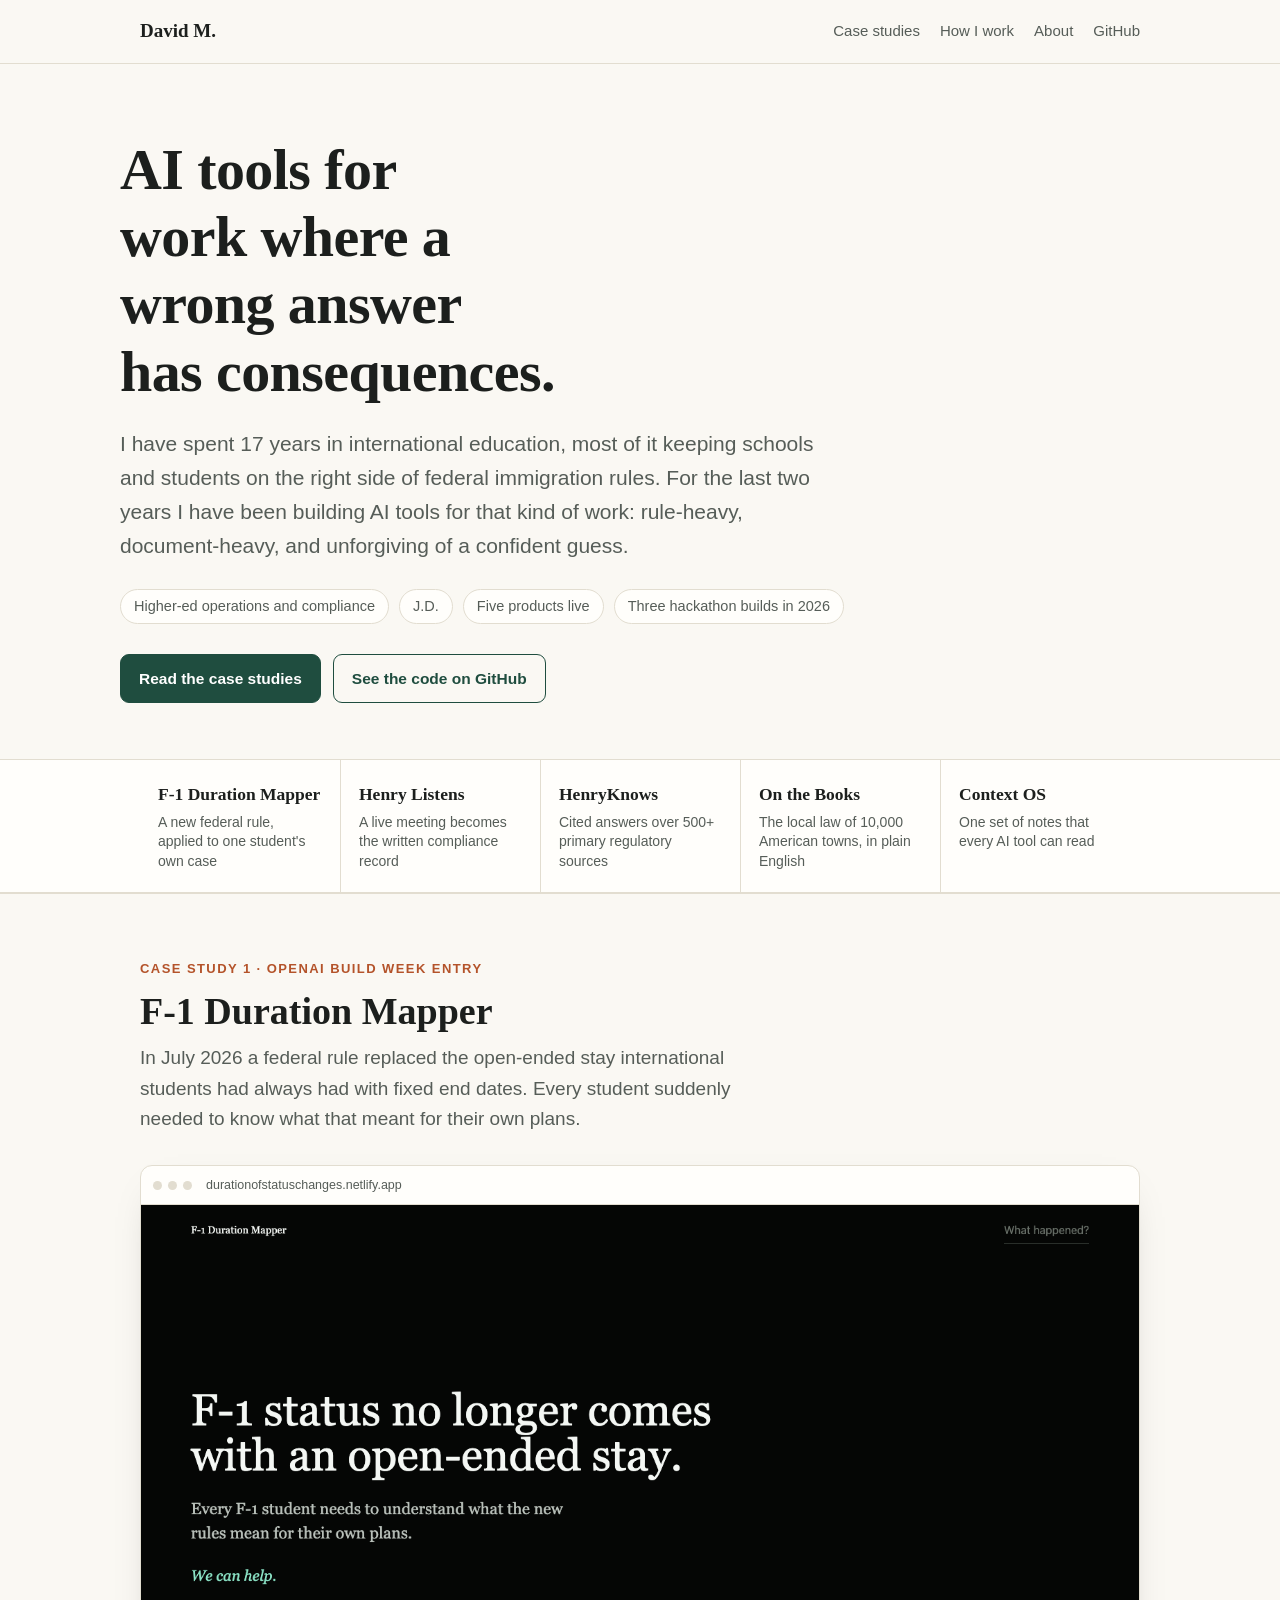
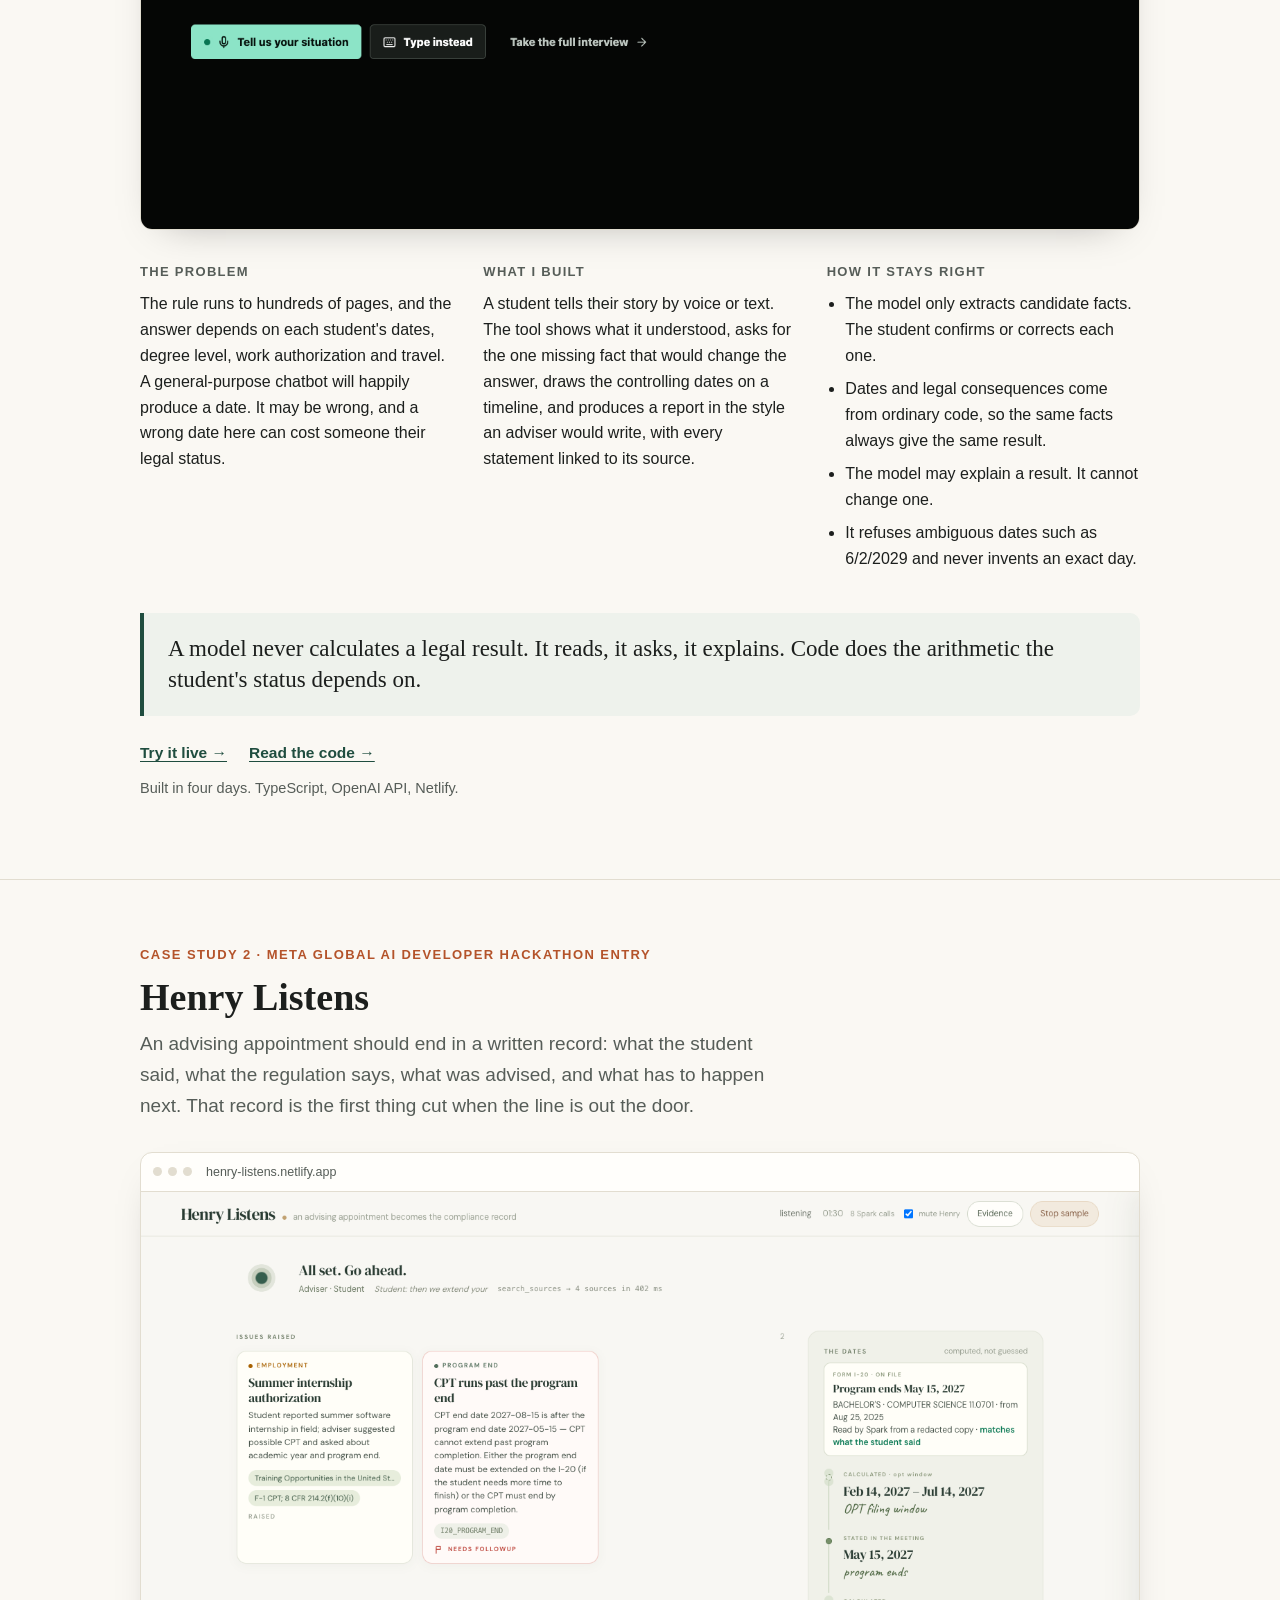
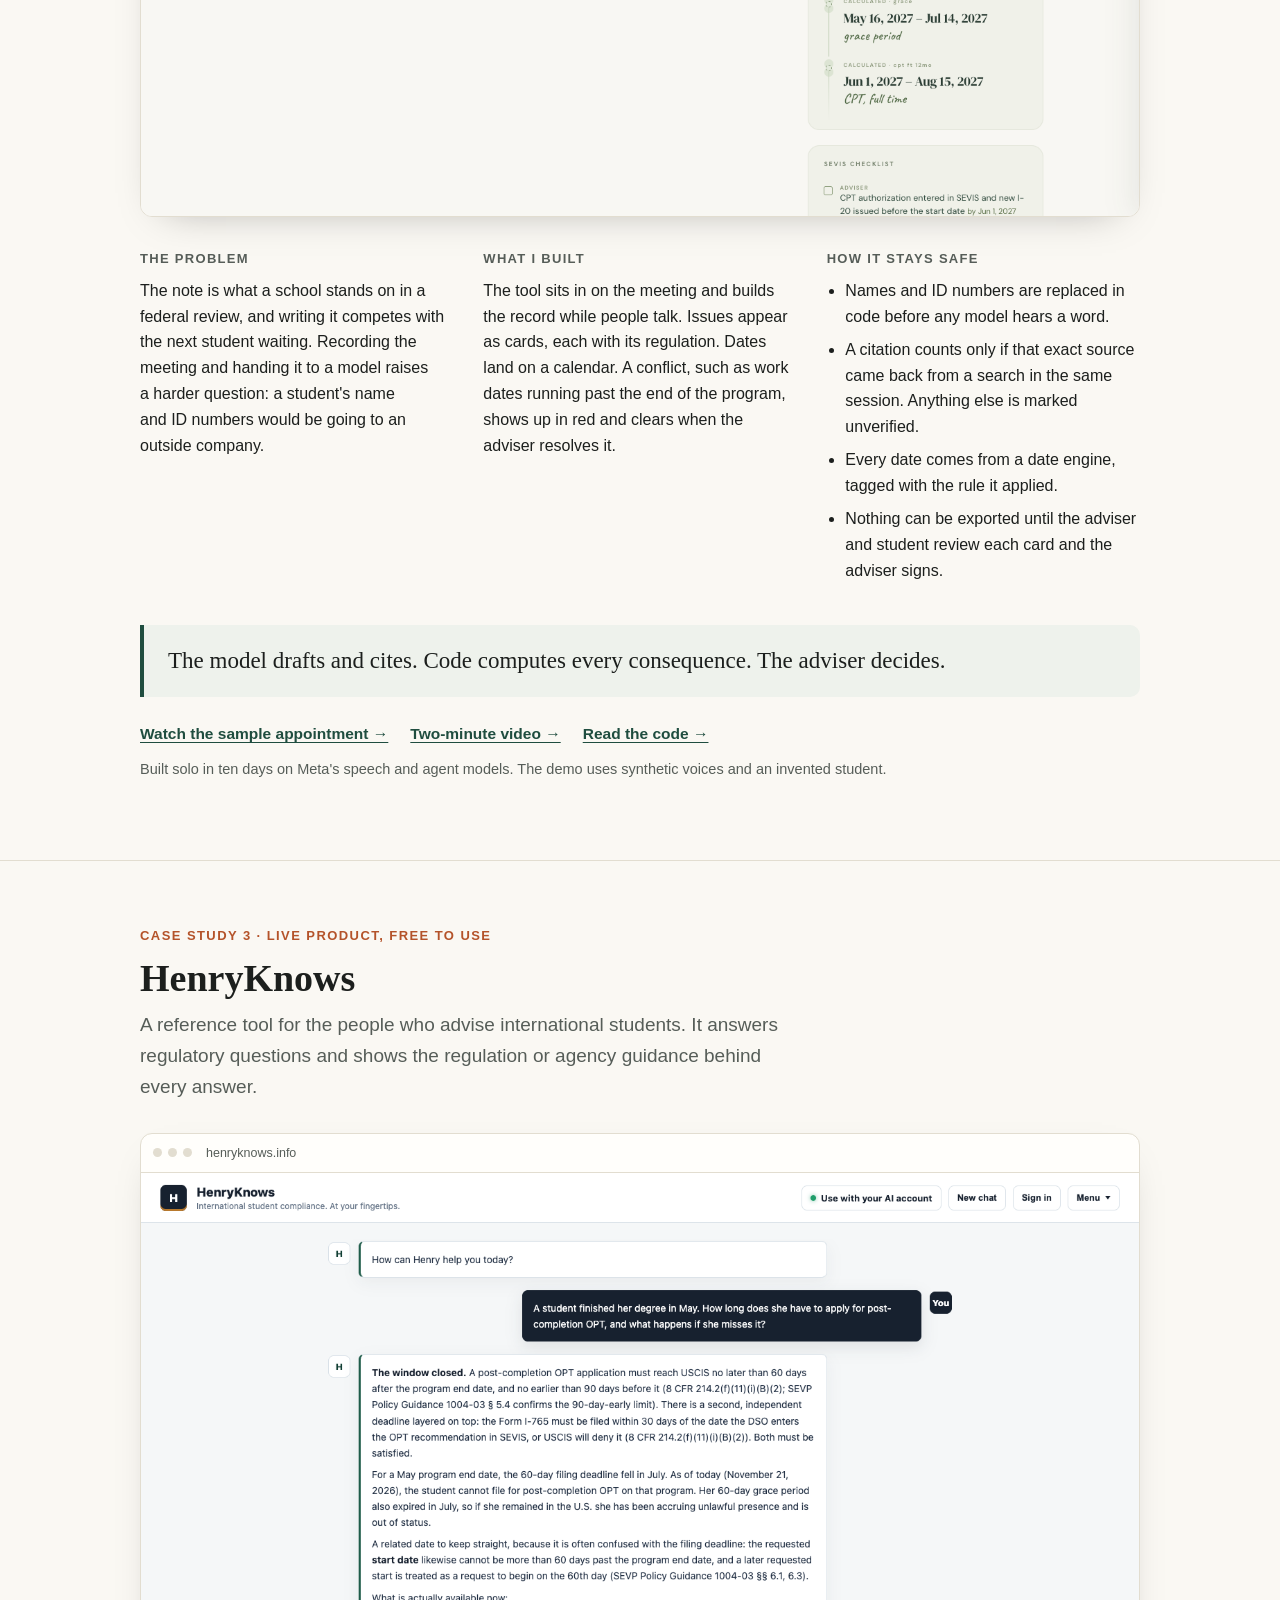
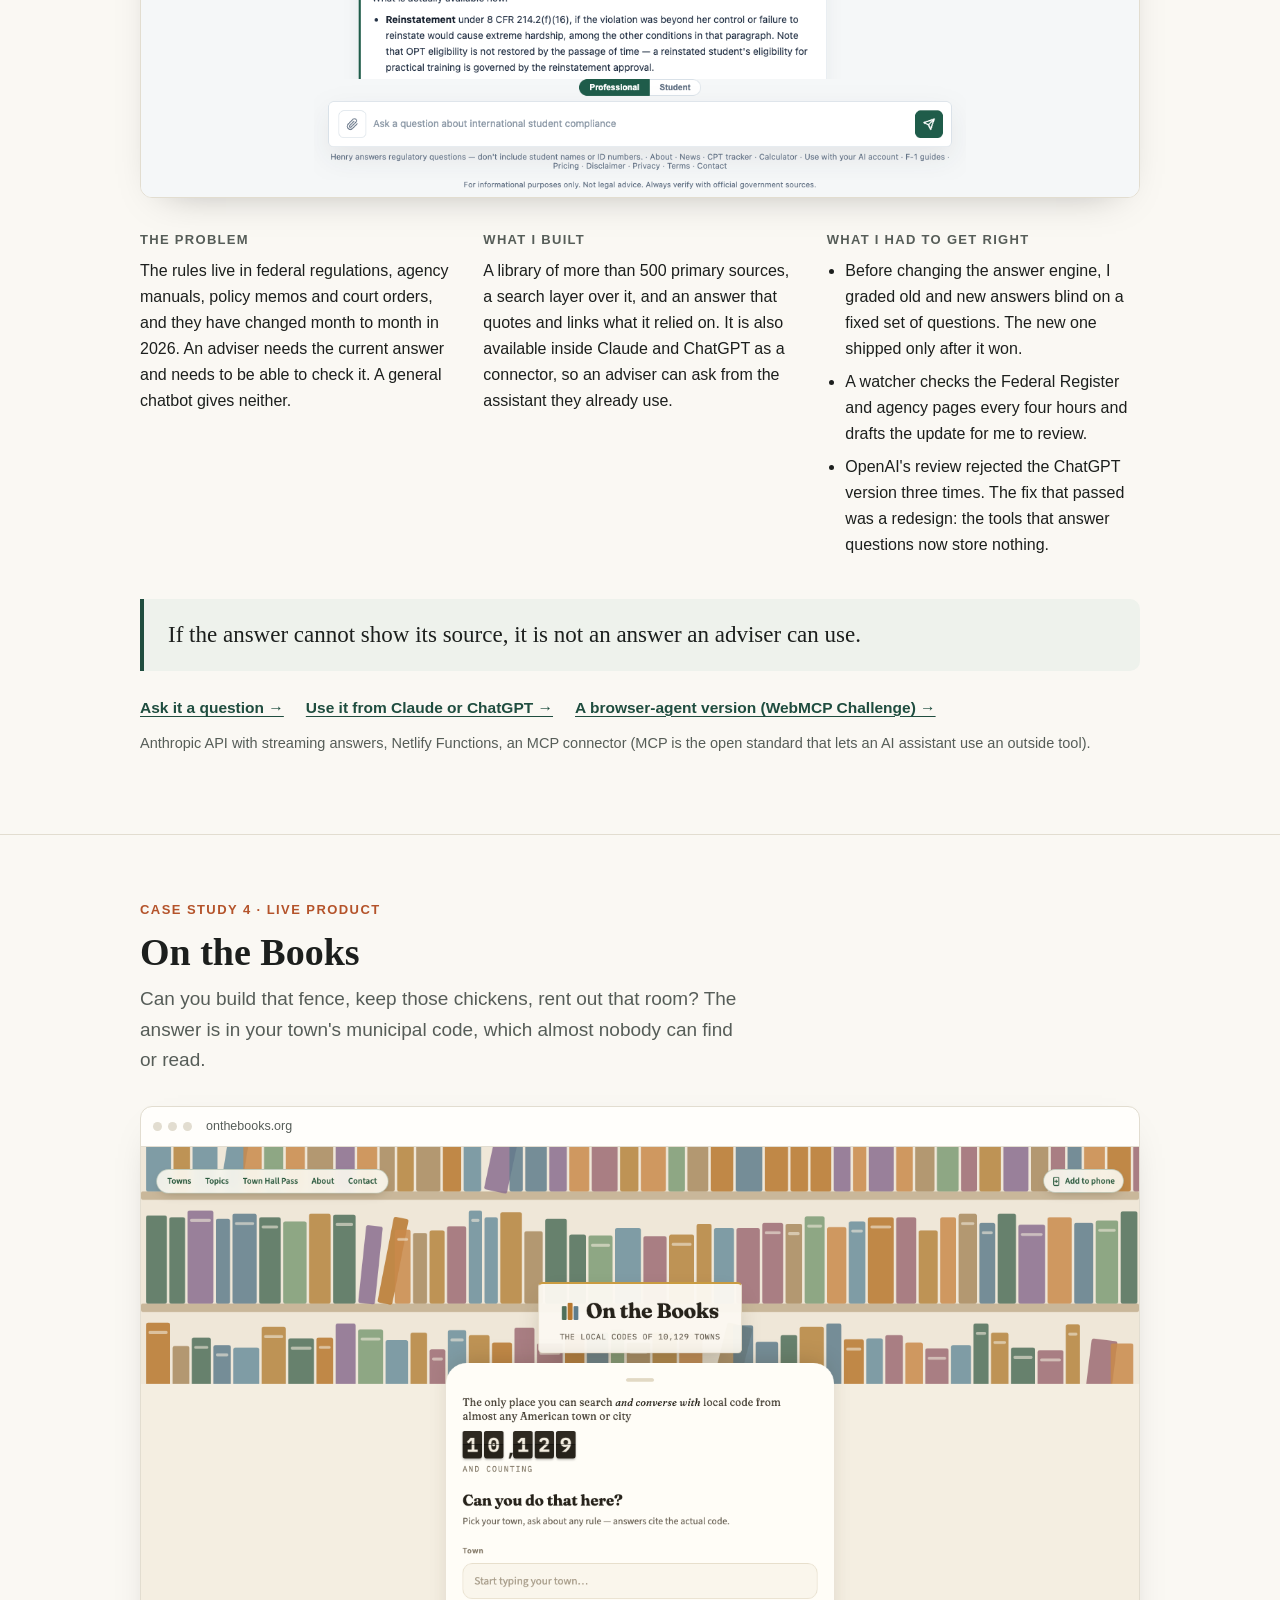
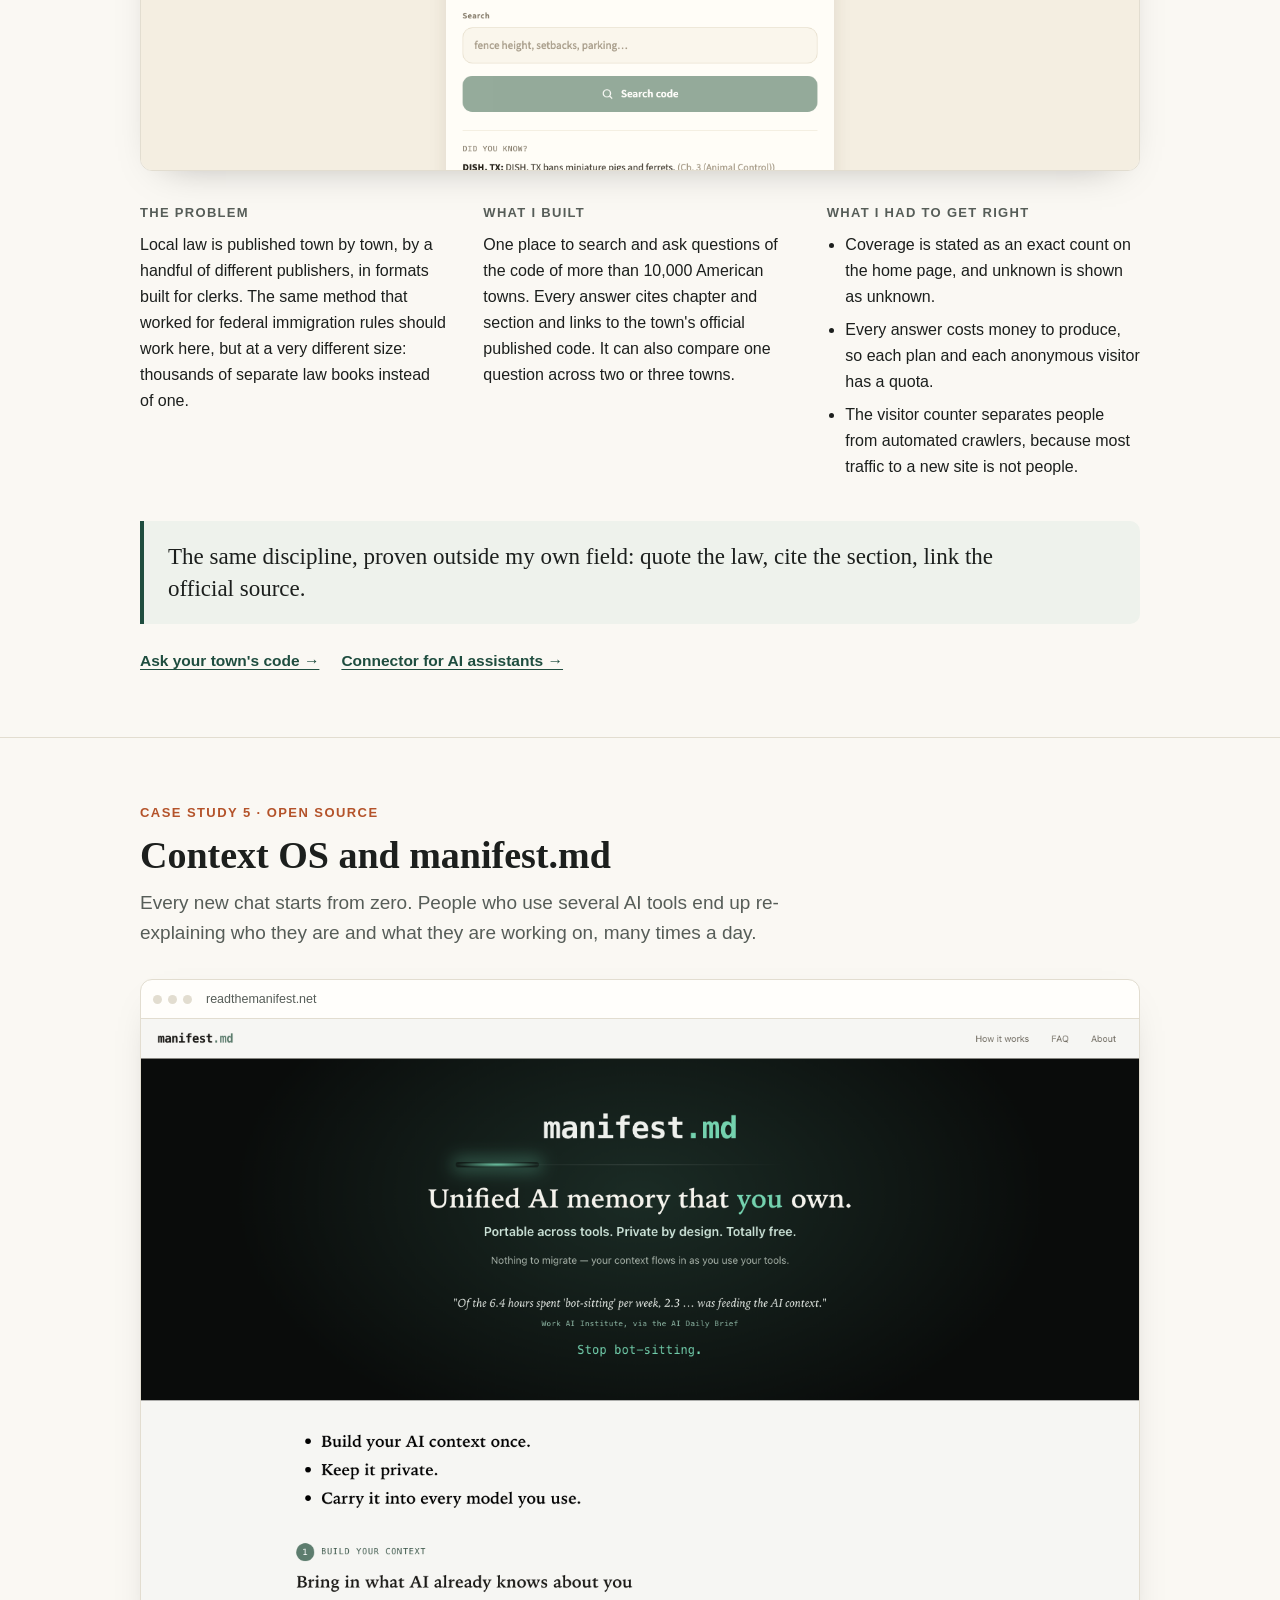
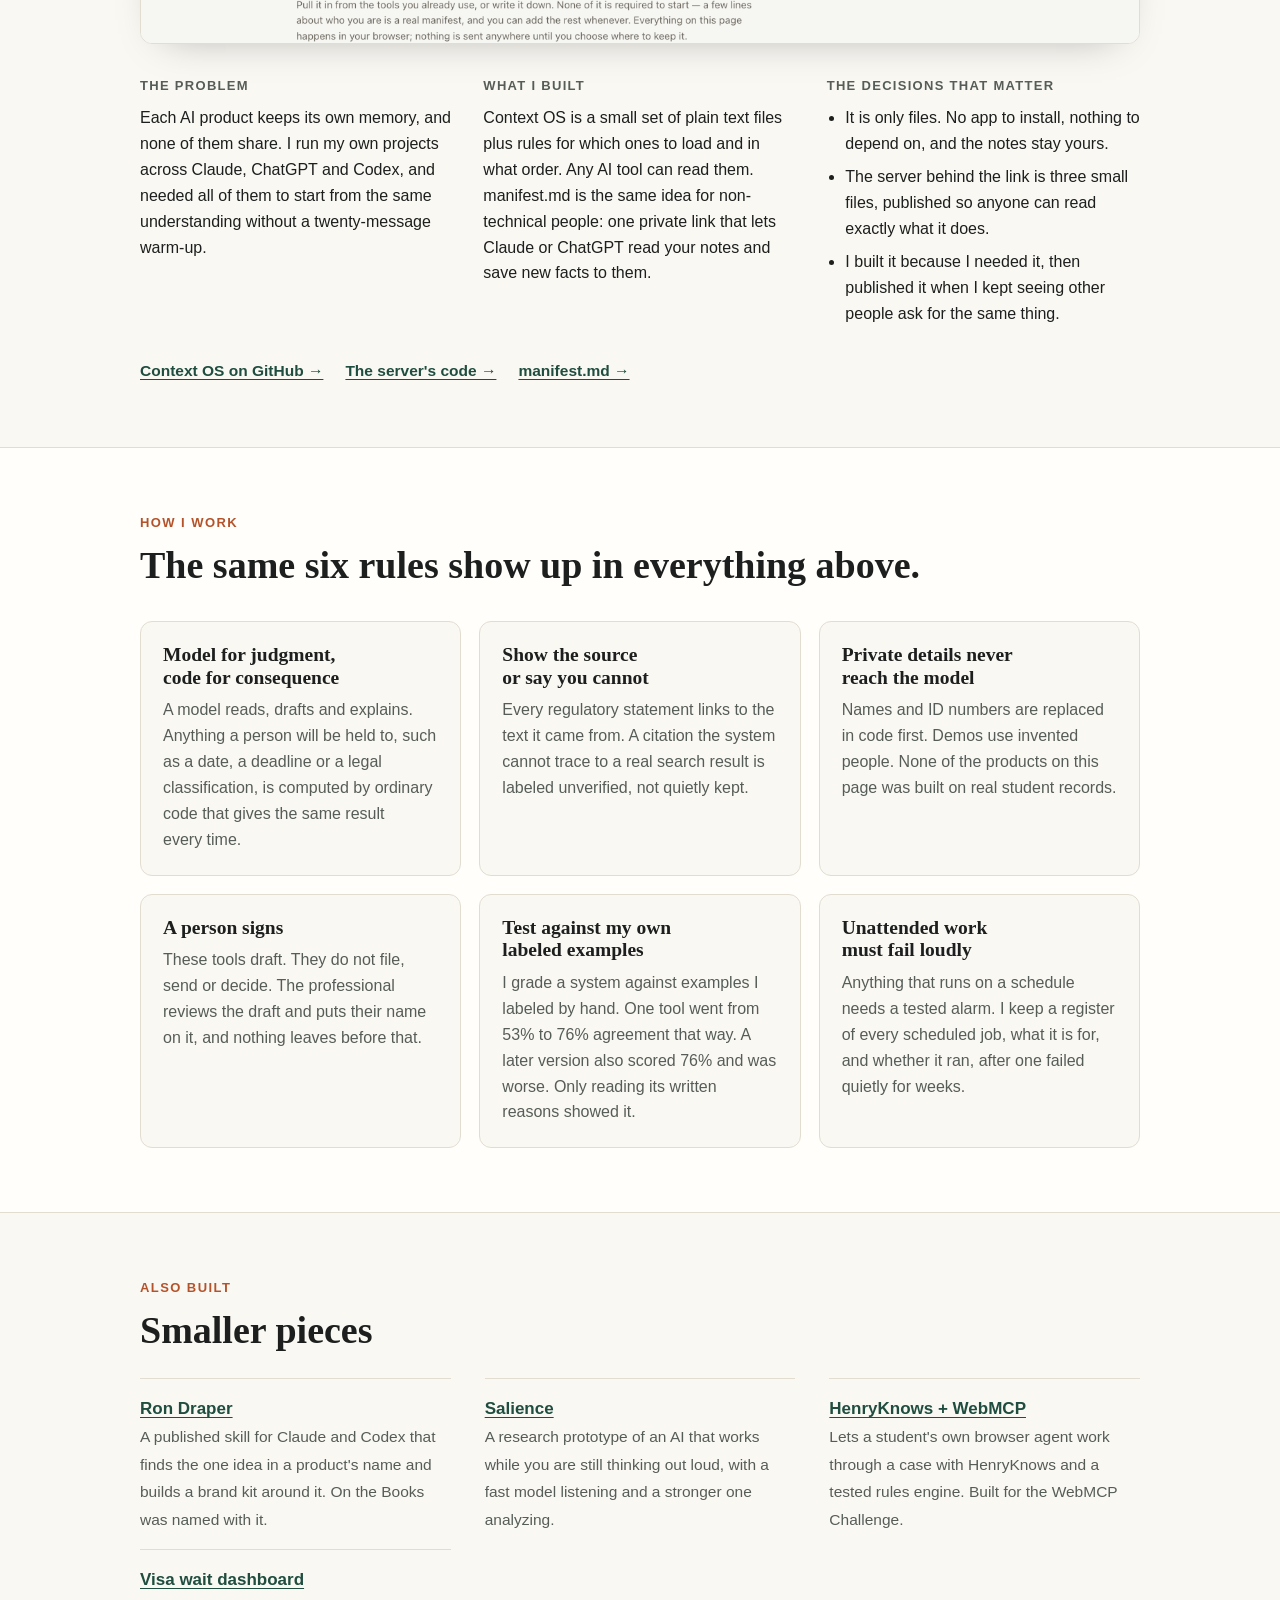
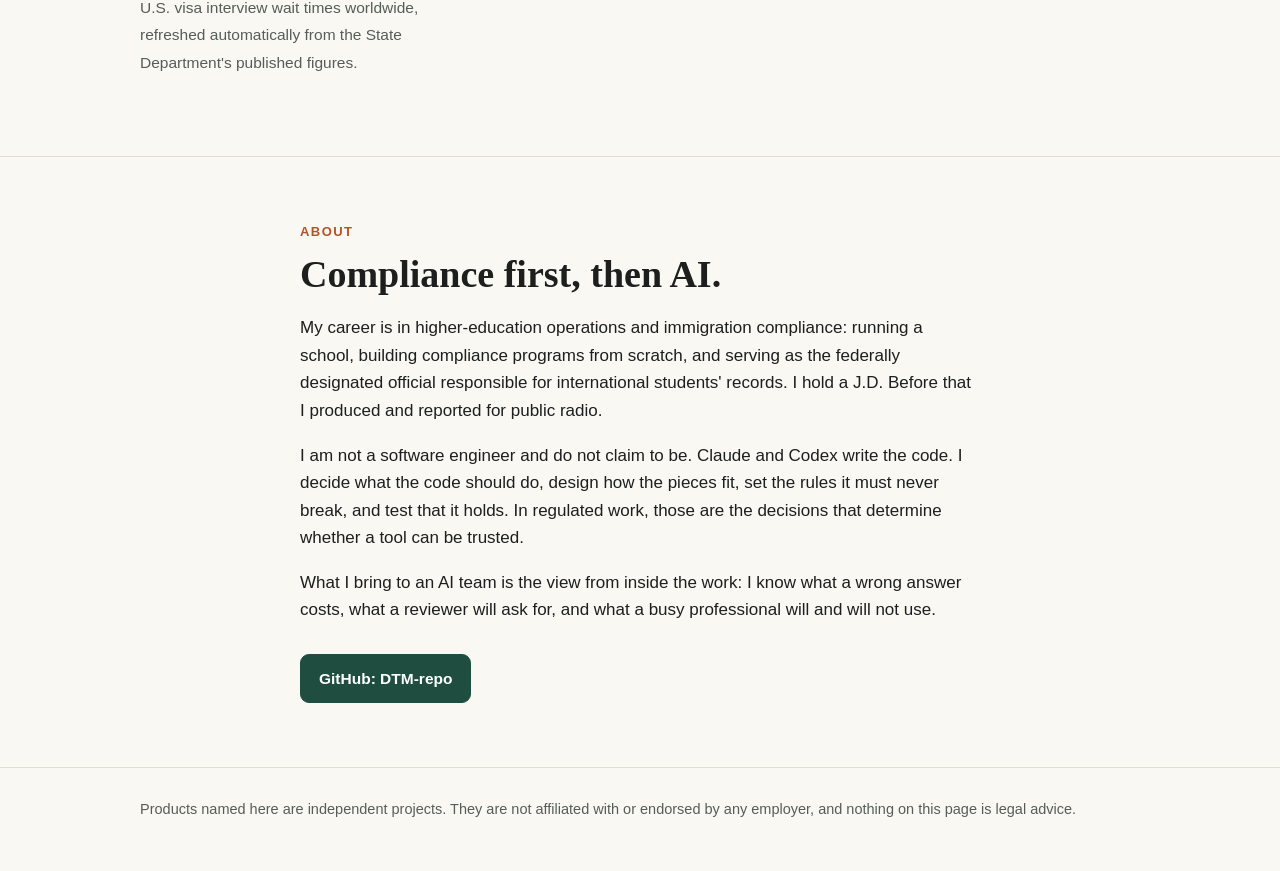
==== index.html @ 3ee9cee4 "Portfolio site: five case studies Co-Authored-By: Claude Fable 5.2 <noreply@anthropic.com> Claude-Se" ====
<!doctype html>
<html lang="en">
<head>
<meta charset="utf-8">
<meta name="viewport" content="width=device-width, initial-scale=1">
<title>David M. · Applied AI for regulated work</title>
<meta name="description" content="Case studies: AI tools built for work where a wrong answer has consequences. Cited answers, dates computed by code, a person signing before anything is official.">
<meta name="robots" content="noindex">
<link rel="icon" href="data:image/svg+xml,%3Csvg xmlns='http://www.w3.org/2000/svg' viewBox='0 0 32 32'%3E%3Crect width='32' height='32' rx='7' fill='%231f4d3f'/%3E%3Ctext x='16' y='22' font-family='Georgia,serif' font-size='17' fill='%23fff' text-anchor='middle'%3EDM%3C/text%3E%3C/svg%3E">
<style>
:root{
  --bg:#faf8f3; --panel:#fffefb; --ink:#1c1f1d; --soft:#565d58; --line:#e2ddd0;
  --accent:#1f4d3f; --accent-ink:#fff; --tint:#eef2ec; --mark:#b4532a;
}
@media (prefers-color-scheme: dark){
  :root{ --bg:#121513; --panel:#191d1a; --ink:#ecebe5; --soft:#a4aba5; --line:#2c322e;
    --accent:#8fd0b6; --accent-ink:#10231c; --tint:#1d2521; --mark:#e2946b; }
}
*{box-sizing:border-box}
html{scroll-behavior:smooth}
body{margin:0;background:var(--bg);color:var(--ink);
  font:17px/1.62 -apple-system,BlinkMacSystemFont,"Segoe UI",Roboto,Helvetica,Arial,sans-serif;
  -webkit-font-smoothing:antialiased}
a{color:var(--accent);text-underline-offset:3px}
h1,h2,h3{font-family:"Iowan Old Style","Palatino Linotype",Palatino,Georgia,serif;font-weight:600;line-height:1.16;margin:0;text-wrap:balance}
p{margin:0 0 1em;text-wrap:pretty}
.wrap{max-width:1040px;margin:0 auto;padding:0 20px}
.narrow{max-width:720px}

header.top{border-bottom:1px solid var(--line)}
header.top .wrap{display:flex;align-items:center;justify-content:space-between;gap:16px;padding-top:16px;padding-bottom:16px}
.name{font-family:"Iowan Old Style",Georgia,serif;font-weight:600;font-size:19px;color:var(--ink);text-decoration:none}
nav{display:flex;gap:20px;font-size:15px;flex-wrap:wrap}
nav a{color:var(--soft);text-decoration:none}
nav a:hover{color:var(--accent)}

.hero{padding:72px 0 56px}
.hero h1{font-size:clamp(34px,5.6vw,58px);max-width:17ch;letter-spacing:-.01em}
.hero .lede{font-size:clamp(18px,2.2vw,21px);color:var(--soft);max-width:60ch;margin-top:22px}
.facts{display:flex;flex-wrap:wrap;gap:8px 10px;margin:26px 0 0;padding:0;list-style:none;font-size:14.5px}
.facts li{border:1px solid var(--line);border-radius:999px;padding:5px 13px;background:var(--panel);color:var(--soft)}
.cta{display:flex;flex-wrap:wrap;gap:12px;margin-top:30px}
.btn{display:inline-block;padding:11px 18px;border-radius:9px;font-weight:600;font-size:15.5px;text-decoration:none;border:1px solid var(--accent)}
.btn.solid{background:var(--accent);color:var(--accent-ink)}
.btn.ghost{color:var(--accent)}

.index{border-top:1px solid var(--line);border-bottom:1px solid var(--line);background:var(--panel)}
.index ol{list-style:none;margin:0;padding:0;display:grid;grid-template-columns:repeat(auto-fit,minmax(190px,1fr))}
.index li{padding:20px 18px;border-left:1px solid var(--line)}
.index li:first-child{border-left:0}
.index a{text-decoration:none;color:var(--ink);display:block}
.index b{display:block;font-family:"Iowan Old Style",Georgia,serif;font-size:17.5px}
.index span{display:block;font-size:14px;color:var(--soft);line-height:1.4;margin-top:4px}
@media (max-width:640px){.index li{border-left:0;border-top:1px solid var(--line)}.index li:first-child{border-top:0}}

section{padding:64px 0}
.kicker{font-size:13px;letter-spacing:.11em;text-transform:uppercase;color:var(--mark);font-weight:700;margin-bottom:10px}
h2{font-size:clamp(27px,3.6vw,38px)}
.sub{color:var(--soft);font-size:19px;margin-top:10px;max-width:62ch}

.case{border-top:1px solid var(--line)}
.case .head{display:grid;grid-template-columns:1fr;gap:28px;align-items:start}
.shot{margin:30px 0 0;border:1px solid var(--line);border-radius:12px;overflow:hidden;background:var(--panel);box-shadow:0 14px 40px -24px rgba(0,0,0,.35)}
.shot .bar{display:flex;gap:6px;padding:9px 12px;border-bottom:1px solid var(--line);align-items:center}
.shot .bar i{width:9px;height:9px;border-radius:50%;background:var(--line)}
.shot .bar em{font-style:normal;font-size:12.5px;color:var(--soft);margin-left:8px;overflow:hidden;text-overflow:ellipsis;white-space:nowrap}
.shot img{display:block;width:100%;height:auto}
.cols{display:grid;grid-template-columns:repeat(3,1fr);gap:30px;margin-top:34px}
@media (max-width:820px){.cols{grid-template-columns:1fr;gap:22px}}
.cols h3{font-family:inherit;font:700 13px/1.3 -apple-system,BlinkMacSystemFont,"Segoe UI",sans-serif;letter-spacing:.1em;text-transform:uppercase;color:var(--soft);margin-bottom:10px}
.cols p,.cols li{font-size:16px}
.cols ul{margin:0;padding-left:1.1em}
.cols li{margin-bottom:.45em}
.rule{margin:34px 0 0;padding:20px 24px;border-left:4px solid var(--accent);background:var(--tint);border-radius:0 10px 10px 0;font-family:"Iowan Old Style",Georgia,serif;font-size:clamp(19px,2.3vw,23px);line-height:1.38}
.links{display:flex;flex-wrap:wrap;gap:10px 22px;margin-top:24px;font-size:15.5px;font-weight:600}
.meta{font-size:14.5px;color:var(--soft);margin-top:12px}

.how{background:var(--panel);border-top:1px solid var(--line);border-bottom:1px solid var(--line)}
.grid{display:grid;grid-template-columns:repeat(auto-fit,minmax(280px,1fr));gap:18px;margin-top:34px}
.card{border:1px solid var(--line);border-radius:12px;padding:22px;background:var(--bg)}
.card h3{font-size:19.5px;margin-bottom:8px}
.card p{font-size:16px;color:var(--soft);margin:0}

.more{display:grid;grid-template-columns:repeat(auto-fit,minmax(280px,1fr));gap:0 34px;margin-top:26px}
.more div{padding:16px 0;border-top:1px solid var(--line)}
.more b{display:block}
.more span{color:var(--soft);font-size:15.5px}

footer{border-top:1px solid var(--line);padding:30px 0 50px;color:var(--soft);font-size:14.5px}
</style>
</head>
<body>

<header class="top">
  <div class="wrap">
    <a class="name" href="#top">David M.</a>
    <nav>
      <a href="#work">Case studies</a>
      <a href="#how">How I work</a>
      <a href="#about">About</a>
      <a href="https://github.com/DTM-repo">GitHub</a>
    </nav>
  </div>
</header>

<main id="top">
<div class="wrap hero">
  <h1>AI tools for work where a wrong answer has consequences.</h1>
  <p class="lede">I have spent 17 years in international education, most of it keeping schools and students on the right side of federal immigration rules. For the last two years I have been building AI tools for that kind of work: rule-heavy, document-heavy, and unforgiving of a confident guess.</p>
  <ul class="facts">
    <li>Higher-ed operations and compliance</li>
    <li>J.D.</li>
    <li>Five products live</li>
    <li>Three hackathon builds in 2026</li>
  </ul>
  <div class="cta">
    <a class="btn solid" href="#work">Read the case studies</a>
    <a class="btn ghost" href="https://github.com/DTM-repo">See the code on GitHub</a>
  </div>
</div>

<div class="index">
  <div class="wrap">
    <ol>
      <li><a href="#mapper"><b>F-1 Duration Mapper</b><span>A new federal rule, applied to one student's own case</span></a></li>
      <li><a href="#listens"><b>Henry Listens</b><span>A live meeting becomes the written compliance record</span></a></li>
      <li><a href="#henryknows"><b>HenryKnows</b><span>Cited answers over 500+ primary regulatory sources</span></a></li>
      <li><a href="#onthebooks"><b>On the Books</b><span>The local law of 10,000 American towns, in plain English</span></a></li>
      <li><a href="#context"><b>Context OS</b><span>One set of notes that every AI tool can read</span></a></li>
    </ol>
  </div>
</div>

<div id="work">

<section class="case" id="mapper">
  <div class="wrap">
    <div class="kicker">Case study 1 · OpenAI Build Week entry</div>
    <h2>F-1 Duration Mapper</h2>
    <p class="sub">In July 2026 a federal rule replaced the open-ended stay international students had always had with fixed end dates. Every student suddenly needed to know what that meant for their own plans.</p>

    <figure class="shot">
      <div class="bar"><i></i><i></i><i></i><em>durationofstatuschanges.netlify.app</em></div>
      <img src="img/mapper.png" alt="F-1 Duration Mapper opening screen: F-1 status no longer comes with an open-ended stay. Tell us your situation, or type instead." loading="lazy" width="1440" height="900">
    </figure>

    <div class="cols">
      <div>
        <h3>The problem</h3>
        <p>The rule runs to hundreds of pages, and the answer depends on each student's dates, degree level, work authorization and travel. A general-purpose chatbot will happily produce a date. It may be wrong, and a wrong date here can cost someone their legal status.</p>
      </div>
      <div>
        <h3>What I built</h3>
        <p>A student tells their story by voice or text. The tool shows what it understood, asks for the one missing fact that would change the answer, draws the controlling dates on a timeline, and produces a report in the style an adviser would write, with every statement linked to its source.</p>
      </div>
      <div>
        <h3>How it stays right</h3>
        <ul>
          <li>The model only extracts candidate facts. The student confirms or corrects each one.</li>
          <li>Dates and legal consequences come from ordinary code, so the same facts always give the same result.</li>
          <li>The model may explain a result. It cannot change one.</li>
          <li>It refuses ambiguous dates such as 6/2/2029 and never invents an exact day.</li>
        </ul>
      </div>
    </div>

    <p class="rule">A model never calculates a legal result. It reads, it asks, it explains. Code does the arithmetic the student's status depends on.</p>

    <div class="links">
      <a href="https://durationofstatuschanges.netlify.app">Try it live →</a>
      <a href="https://github.com/DTM-repo/f1-fixed-period-planner">Read the code →</a>
    </div>
    <p class="meta">Built in four days. TypeScript, OpenAI API, Netlify.</p>
  </div>
</section>

<section class="case" id="listens">
  <div class="wrap">
    <div class="kicker">Case study 2 · Meta Global AI Developer Hackathon entry</div>
    <h2>Henry Listens</h2>
    <p class="sub">An advising appointment should end in a written record: what the student said, what the regulation says, what was advised, and what has to happen next. That record is the first thing cut when the line is out the door.</p>

    <figure class="shot">
      <div class="bar"><i></i><i></i><i></i><em>henry-listens.netlify.app</em></div>
      <img src="img/listens.png" alt="Henry Listens mid-appointment: two issue cards, one flagged because the work dates run past the program end, beside a column of dates marked calculated." loading="lazy" width="1440" height="900">
    </figure>

    <div class="cols">
      <div>
        <h3>The problem</h3>
        <p>The note is what a school stands on in a federal review, and writing it competes with the next student waiting. Recording the meeting and handing it to a model raises a harder question: a student's name and ID numbers would be going to an outside company.</p>
      </div>
      <div>
        <h3>What I built</h3>
        <p>The tool sits in on the meeting and builds the record while people talk. Issues appear as cards, each with its regulation. Dates land on a calendar. A conflict, such as work dates running past the end of the program, shows up in red and clears when the adviser resolves it.</p>
      </div>
      <div>
        <h3>How it stays safe</h3>
        <ul>
          <li>Names and ID numbers are replaced in code before any model hears a word.</li>
          <li>A citation counts only if that exact source came back from a search in the same session. Anything else is marked unverified.</li>
          <li>Every date comes from a date engine, tagged with the rule it applied.</li>
          <li>Nothing can be exported until the adviser and student review each card and the adviser signs.</li>
        </ul>
      </div>
    </div>

    <p class="rule">The model drafts and cites. Code computes every consequence. The adviser decides.</p>

    <div class="links">
      <a href="https://henry-listens.netlify.app">Watch the sample appointment →</a>
      <a href="https://youtu.be/A8ubsFDvebA">Two-minute video →</a>
      <a href="https://github.com/DTM-repo/henry-listens">Read the code →</a>
    </div>
    <p class="meta">Built solo in ten days on Meta's speech and agent models. The demo uses synthetic voices and an invented student.</p>
  </div>
</section>

<section class="case" id="henryknows">
  <div class="wrap">
    <div class="kicker">Case study 3 · Live product, free to use</div>
    <h2>HenryKnows</h2>
    <p class="sub">A reference tool for the people who advise international students. It answers regulatory questions and shows the regulation or agency guidance behind every answer.</p>

    <figure class="shot">
      <div class="bar"><i></i><i></i><i></i><em>henryknows.info</em></div>
      <img src="img/henryknows.png" alt="HenryKnows answering a question about the post-completion work authorization deadline, with regulation citations in the answer." loading="lazy" width="1440" height="900">
    </figure>

    <div class="cols">
      <div>
        <h3>The problem</h3>
        <p>The rules live in federal regulations, agency manuals, policy memos and court orders, and they have changed month to month in 2026. An adviser needs the current answer and needs to be able to check it. A general chatbot gives neither.</p>
      </div>
      <div>
        <h3>What I built</h3>
        <p>A library of more than 500 primary sources, a search layer over it, and an answer that quotes and links what it relied on. It is also available inside Claude and ChatGPT as a connector, so an adviser can ask from the assistant they already use.</p>
      </div>
      <div>
        <h3>What I had to get right</h3>
        <ul>
          <li>Before changing the answer engine, I graded old and new answers blind on a fixed set of questions. The new one shipped only after it won.</li>
          <li>A watcher checks the Federal Register and agency pages every four hours and drafts the update for me to review.</li>
          <li>OpenAI's review rejected the ChatGPT version three times. The fix that passed was a redesign: the tools that answer questions now store nothing.</li>
        </ul>
      </div>
    </div>

    <p class="rule">If the answer cannot show its source, it is not an answer an adviser can use.</p>

    <div class="links">
      <a href="https://henryknows.info">Ask it a question →</a>
      <a href="https://henryknows.info/connect/">Use it from Claude or ChatGPT →</a>
      <a href="https://github.com/DTM-repo/henryknows-webmcp">A browser-agent version (WebMCP Challenge) →</a>
    </div>
    <p class="meta">Anthropic API with streaming answers, Netlify Functions, an MCP connector (MCP is the open standard that lets an AI assistant use an outside tool).</p>
  </div>
</section>

<section class="case" id="onthebooks">
  <div class="wrap">
    <div class="kicker">Case study 4 · Live product</div>
    <h2>On the Books</h2>
    <p class="sub">Can you build that fence, keep those chickens, rent out that room? The answer is in your town's municipal code, which almost nobody can find or read.</p>

    <figure class="shot">
      <div class="bar"><i></i><i></i><i></i><em>onthebooks.org</em></div>
      <img src="img/onthebooks.png" alt="On the Books home page: the local codes of 10,129 towns. Pick your town, ask about any rule, answers cite the actual code." loading="lazy" width="1440" height="900">
    </figure>

    <div class="cols">
      <div>
        <h3>The problem</h3>
        <p>Local law is published town by town, by a handful of different publishers, in formats built for clerks. The same method that worked for federal immigration rules should work here, but at a very different size: thousands of separate law books instead of one.</p>
      </div>
      <div>
        <h3>What I built</h3>
        <p>One place to search and ask questions of the code of more than 10,000 American towns. Every answer cites chapter and section and links to the town's official published code. It can also compare one question across two or three towns.</p>
      </div>
      <div>
        <h3>What I had to get right</h3>
        <ul>
          <li>Coverage is stated as an exact count on the home page, and unknown is shown as unknown.</li>
          <li>Every answer costs money to produce, so each plan and each anonymous visitor has a quota.</li>
          <li>The visitor counter separates people from automated crawlers, because most traffic to a new site is not people.</li>
        </ul>
      </div>
    </div>

    <p class="rule">The same discipline, proven outside my own field: quote the law, cite the section, link the official source.</p>

    <div class="links">
      <a href="https://onthebooks.org">Ask your town's code →</a>
      <a href="https://onthebooks.org/developers/">Connector for AI assistants →</a>
    </div>
  </div>
</section>

<section class="case" id="context">
  <div class="wrap">
    <div class="kicker">Case study 5 · Open source</div>
    <h2>Context OS and manifest.md</h2>
    <p class="sub">Every new chat starts from zero. People who use several AI tools end up re-explaining who they are and what they are working on, many times a day.</p>

    <figure class="shot">
      <div class="bar"><i></i><i></i><i></i><em>readthemanifest.net</em></div>
      <img src="img/manifest.png" alt="manifest.md home page" loading="lazy" width="1440" height="900">
    </figure>

    <div class="cols">
      <div>
        <h3>The problem</h3>
        <p>Each AI product keeps its own memory, and none of them share. I run my own projects across Claude, ChatGPT and Codex, and needed all of them to start from the same understanding without a twenty-message warm-up.</p>
      </div>
      <div>
        <h3>What I built</h3>
        <p>Context OS is a small set of plain text files plus rules for which ones to load and in what order. Any AI tool can read them. manifest.md is the same idea for non-technical people: one private link that lets Claude or ChatGPT read your notes and save new facts to them.</p>
      </div>
      <div>
        <h3>The decisions that matter</h3>
        <ul>
          <li>It is only files. No app to install, nothing to depend on, and the notes stay yours.</li>
          <li>The server behind the link is three small files, published so anyone can read exactly what it does.</li>
          <li>I built it because I needed it, then published it when I kept seeing other people ask for the same thing.</li>
        </ul>
      </div>
    </div>

    <div class="links">
      <a href="https://github.com/DTM-repo/Context-OS">Context OS on GitHub →</a>
      <a href="https://github.com/DTM-repo/manifest-mcp">The server's code →</a>
      <a href="https://readthemanifest.net">manifest.md →</a>
    </div>
  </div>
</section>

</div>

<section class="how" id="how">
  <div class="wrap">
    <div class="kicker">How I work</div>
    <h2>The same six rules show up in everything above.</h2>
    <div class="grid">
      <div class="card"><h3>Model for judgment, code for consequence</h3><p>A model reads, drafts and explains. Anything a person will be held to, such as a date, a deadline or a legal classification, is computed by ordinary code that gives the same result every time.</p></div>
      <div class="card"><h3>Show the source or say you cannot</h3><p>Every regulatory statement links to the text it came from. A citation the system cannot trace to a real search result is labeled unverified, not quietly kept.</p></div>
      <div class="card"><h3>Private details never reach the model</h3><p>Names and ID numbers are replaced in code first. Demos use invented people. None of the products on this page was built on real student records.</p></div>
      <div class="card"><h3>A person signs</h3><p>These tools draft. They do not file, send or decide. The professional reviews the draft and puts their name on it, and nothing leaves before that.</p></div>
      <div class="card"><h3>Test against my own labeled examples</h3><p>I grade a system against examples I labeled by hand. One tool went from 53% to 76% agreement that way. A later version also scored 76% and was worse. Only reading its written reasons showed it.</p></div>
      <div class="card"><h3>Unattended work must fail loudly</h3><p>Anything that runs on a schedule needs a tested alarm. I keep a register of every scheduled job, what it is for, and whether it ran, after one failed quietly for weeks.</p></div>
    </div>
  </div>
</section>

<section id="more">
  <div class="wrap">
    <div class="kicker">Also built</div>
    <h2>Smaller pieces</h2>
    <div class="more">
      <div><b><a href="https://github.com/DTM-repo/skills">Ron Draper</a></b><span>A published skill for Claude and Codex that finds the one idea in a product's name and builds a brand kit around it. On the Books was named with it.</span></div>
      <div><b><a href="https://github.com/DTM-repo/salience">Salience</a></b><span>A research prototype of an AI that works while you are still thinking out loud, with a fast model listening and a stronger one analyzing.</span></div>
      <div><b><a href="https://github.com/DTM-repo/henryknows-webmcp">HenryKnows + WebMCP</a></b><span>Lets a student's own browser agent work through a case with HenryKnows and a tested rules engine. Built for the WebMCP Challenge.</span></div>
      <div><b><a href="https://dtm-repo.github.io/visa-wait-dash/">Visa wait dashboard</a></b><span>U.S. visa interview wait times worldwide, refreshed automatically from the State Department's published figures.</span></div>
    </div>
  </div>
</section>

<section id="about" style="border-top:1px solid var(--line)">
  <div class="wrap narrow">
    <div class="kicker">About</div>
    <h2>Compliance first, then AI.</h2>
    <p style="margin-top:18px">My career is in higher-education operations and immigration compliance: running a school, building compliance programs from scratch, and serving as the federally designated official responsible for international students' records. I hold a J.D. Before that I produced and reported for public radio.</p>
    <p>I am not a software engineer and do not claim to be. Claude and Codex write the code. I decide what the code should do, design how the pieces fit, set the rules it must never break, and test that it holds. In regulated work, those are the decisions that determine whether a tool can be trusted.</p>
    <p>What I bring to an AI team is the view from inside the work: I know what a wrong answer costs, what a reviewer will ask for, and what a busy professional will and will not use.</p>
    <div class="cta">
      <a class="btn solid" href="https://github.com/DTM-repo">GitHub: DTM-repo</a>
    </div>
  </div>
</section>
</main>

<footer>
  <div class="wrap">Products named here are independent projects. They are not affiliated with or endorsed by any employer, and nothing on this page is legal advice.</div>
</footer>

</body>
</html>
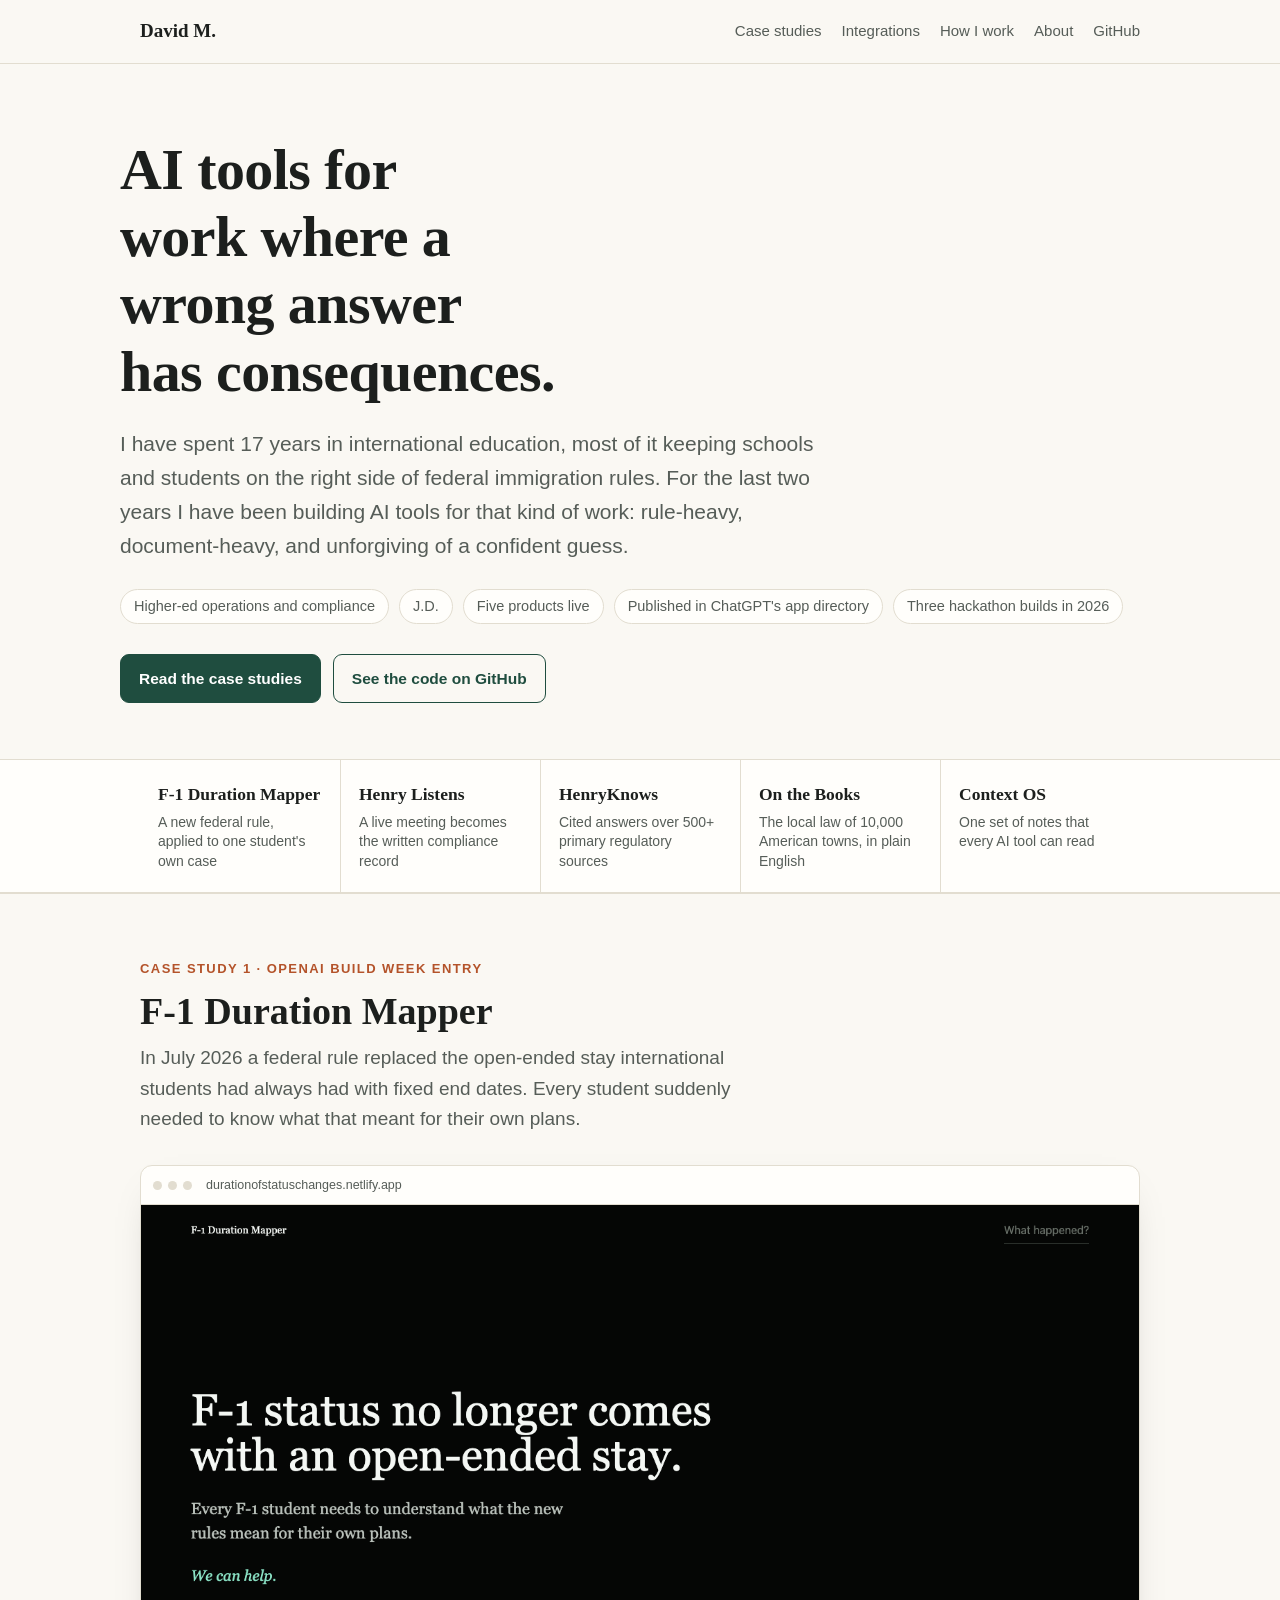
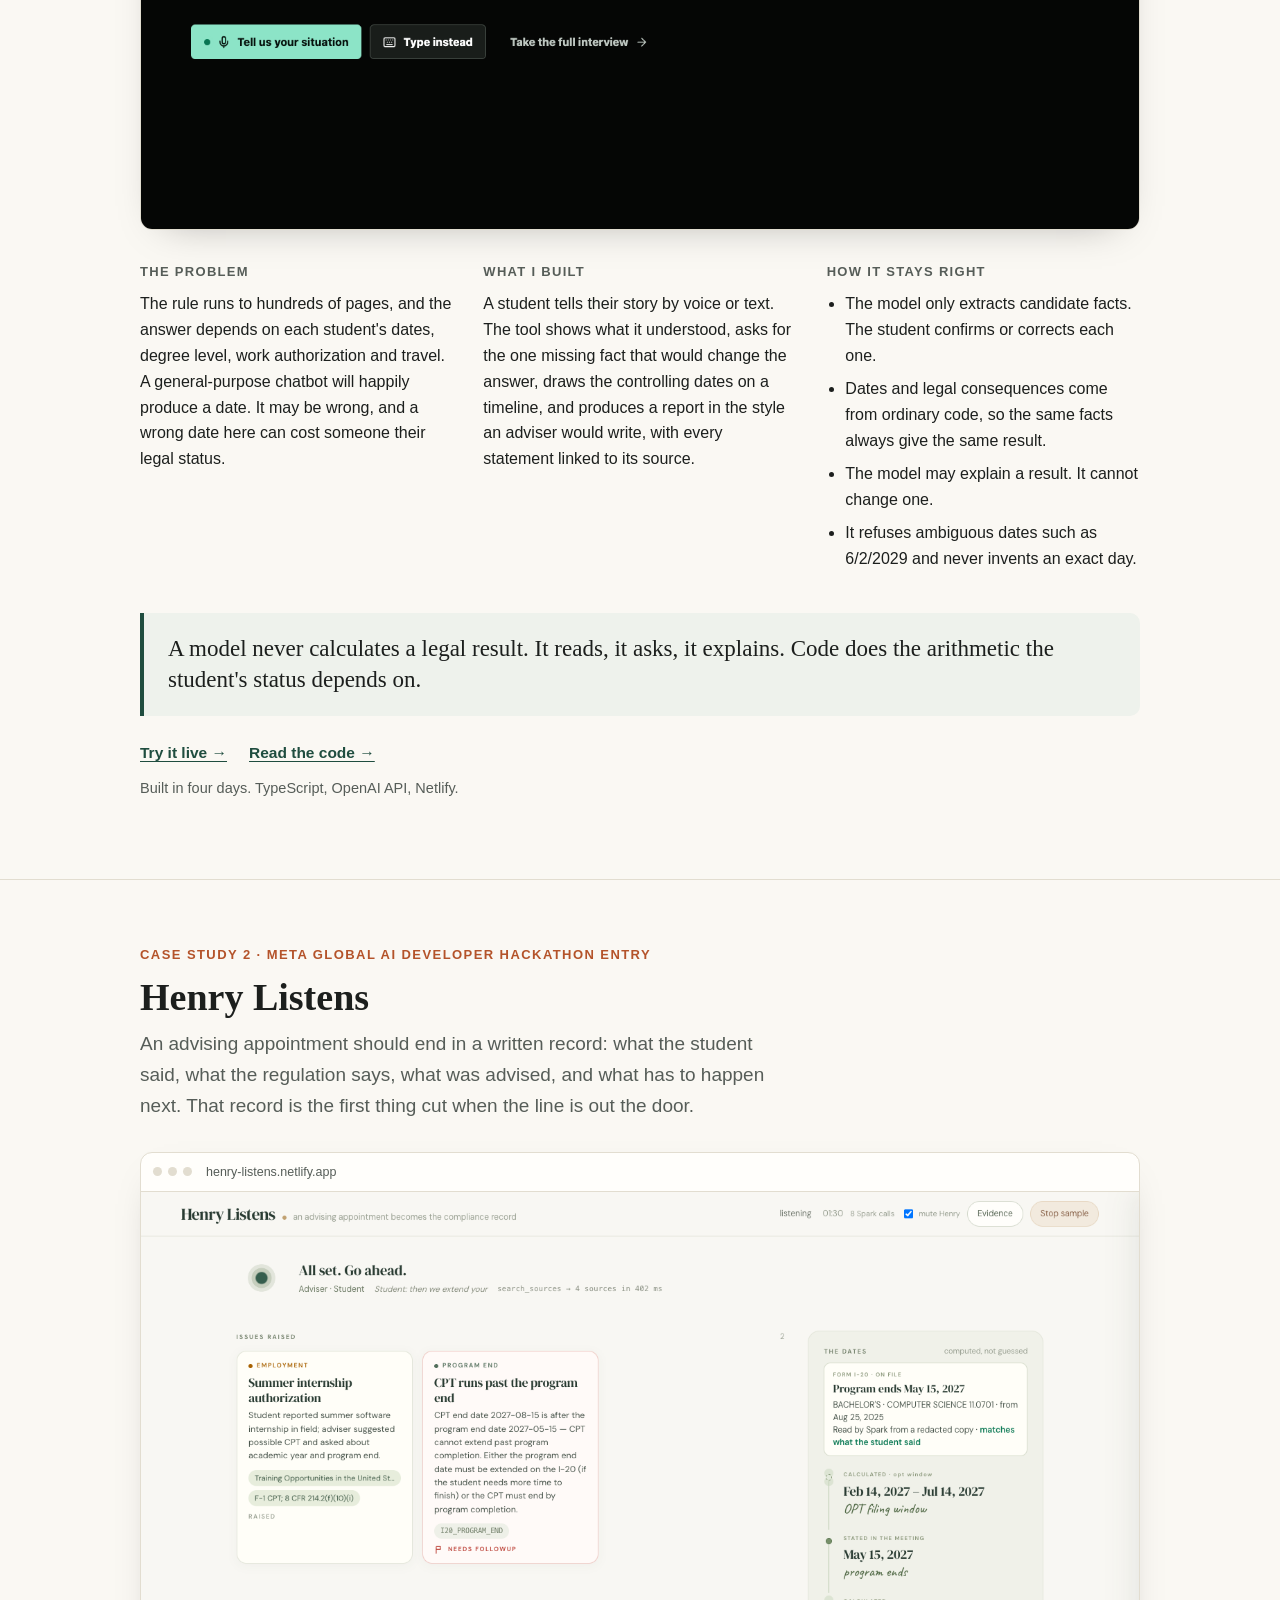
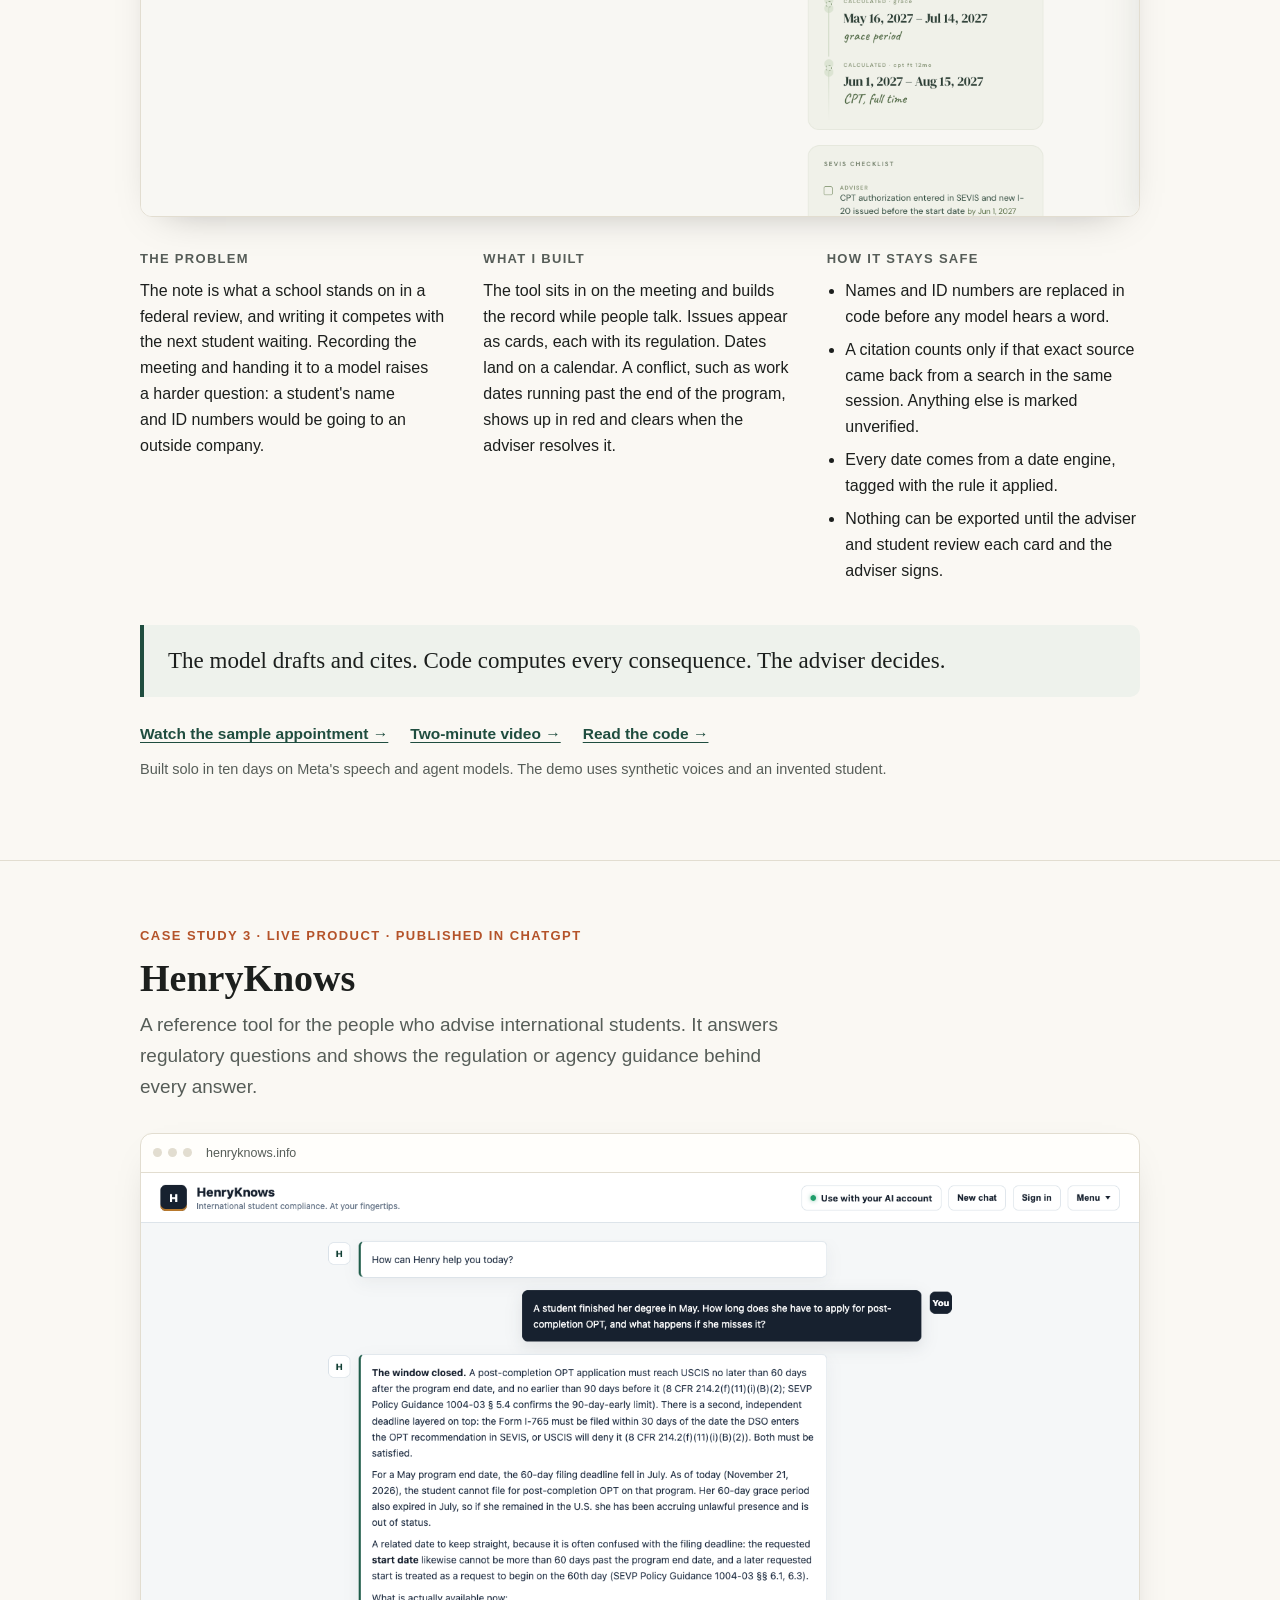
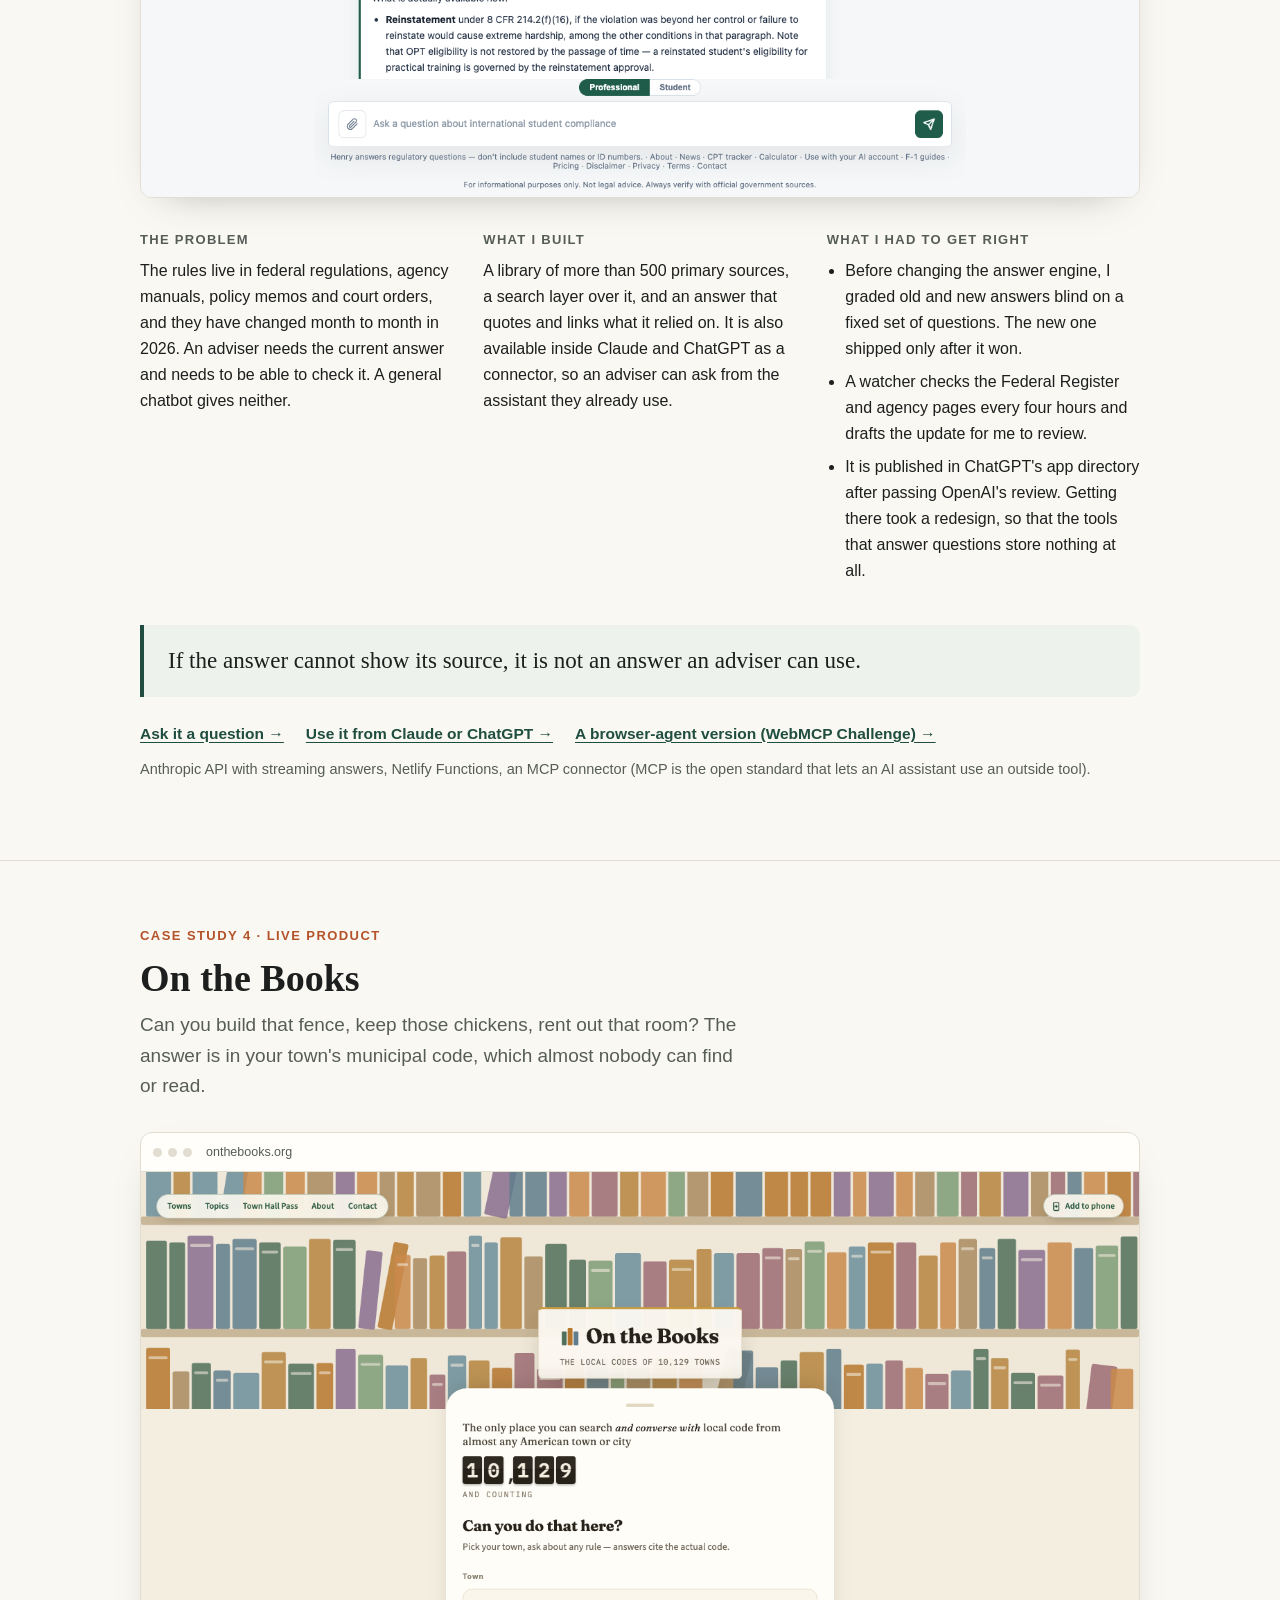
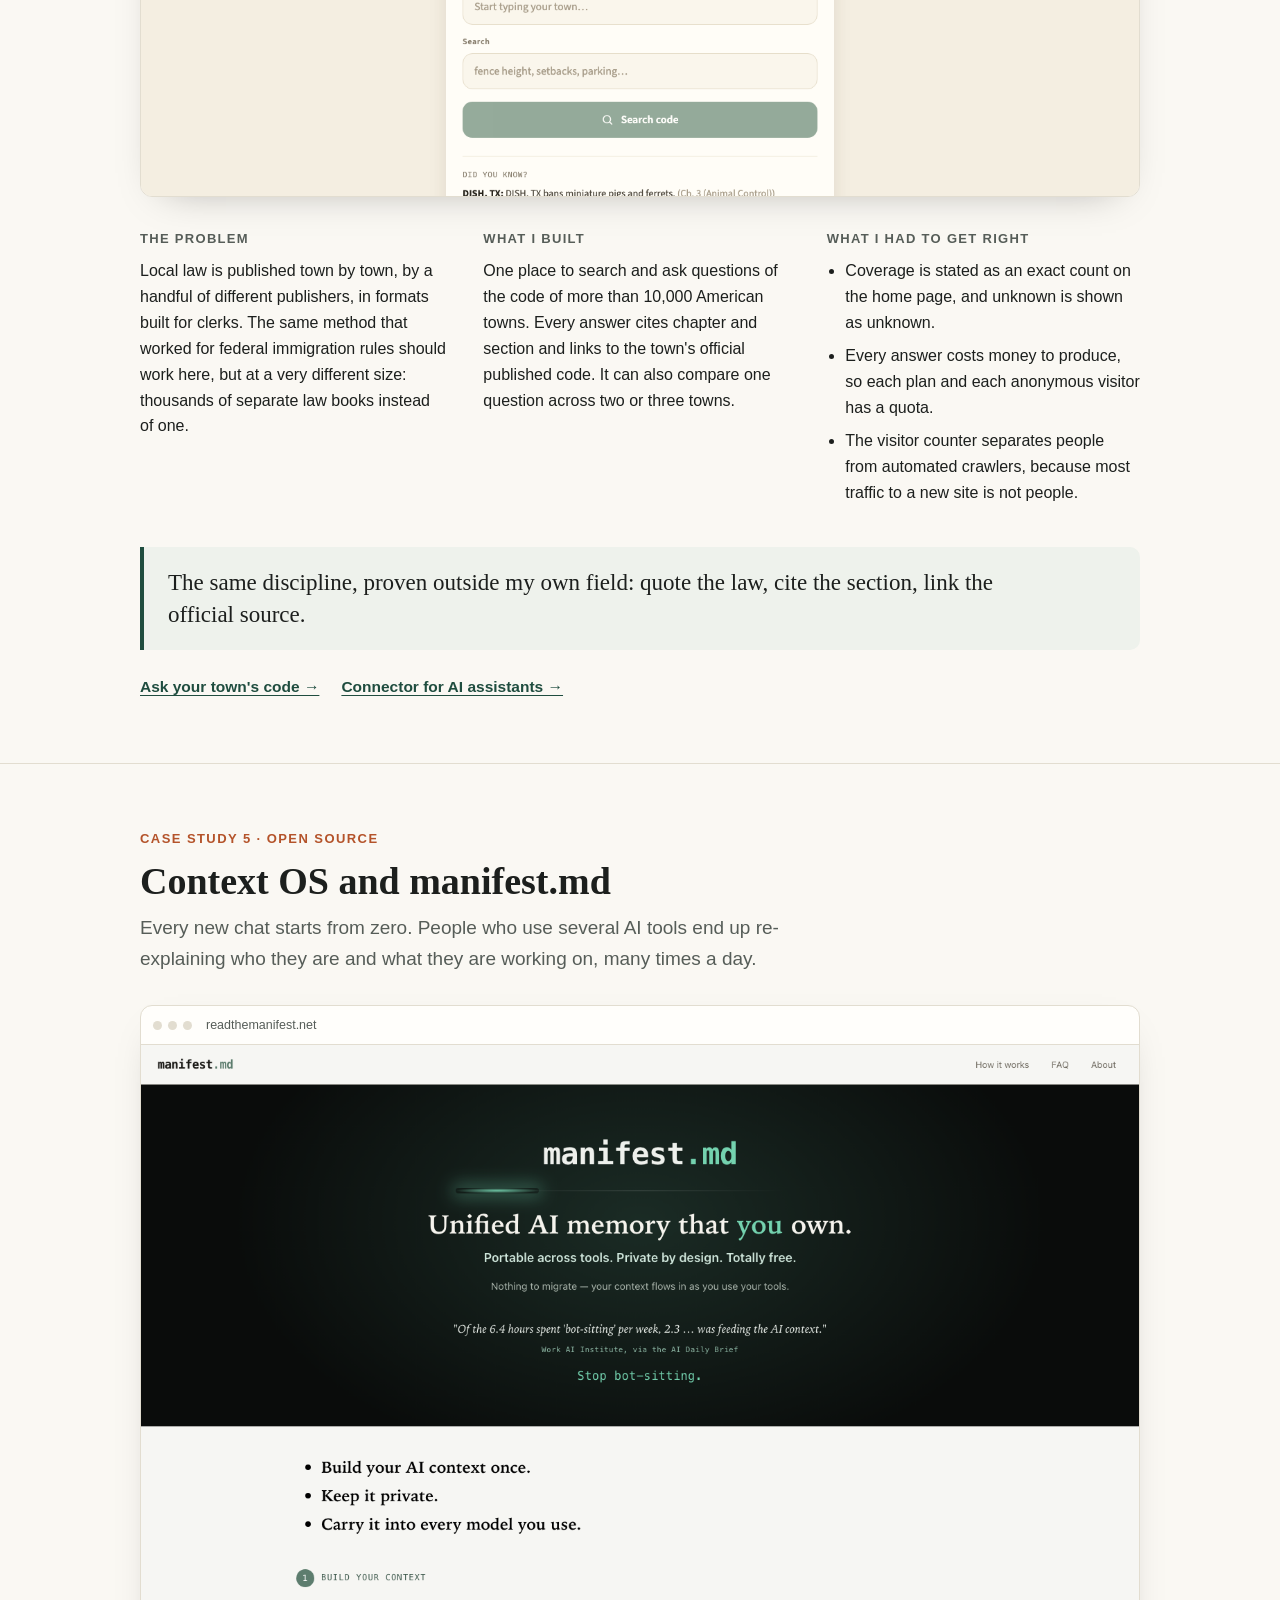
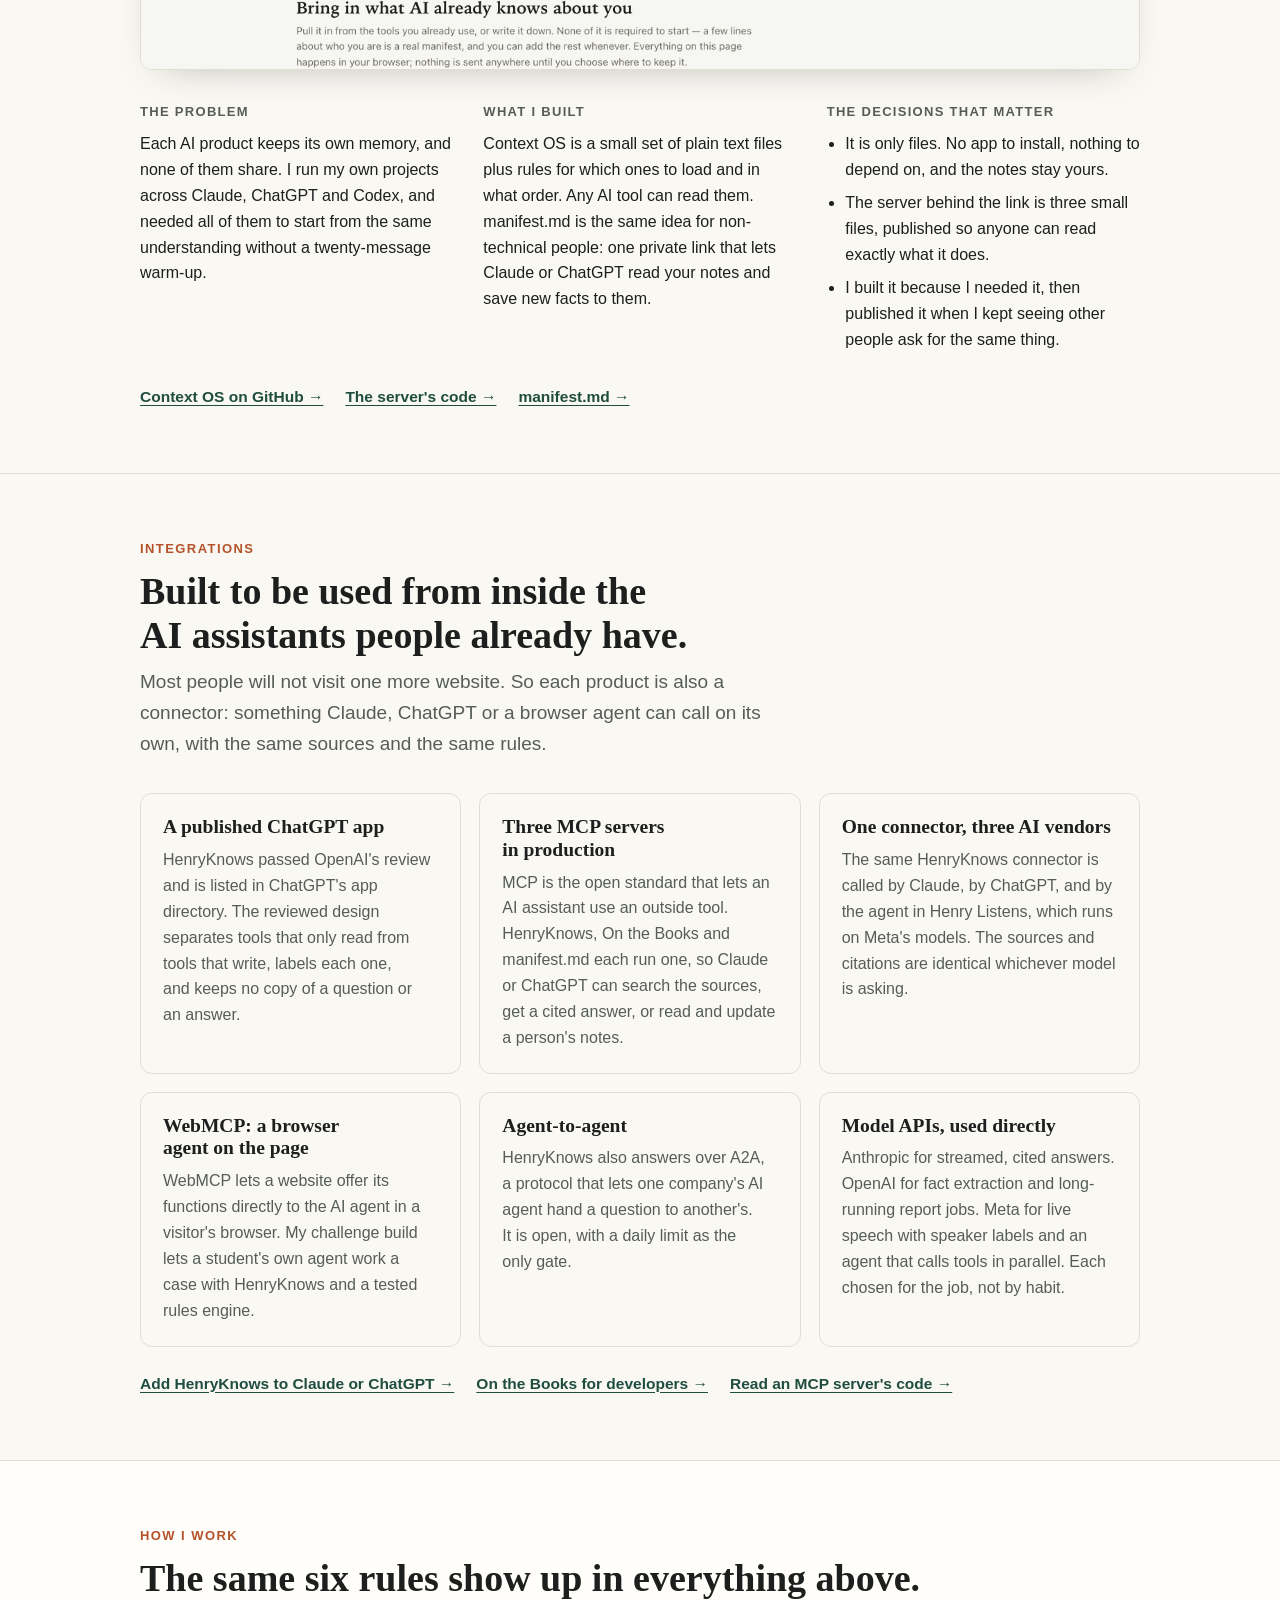
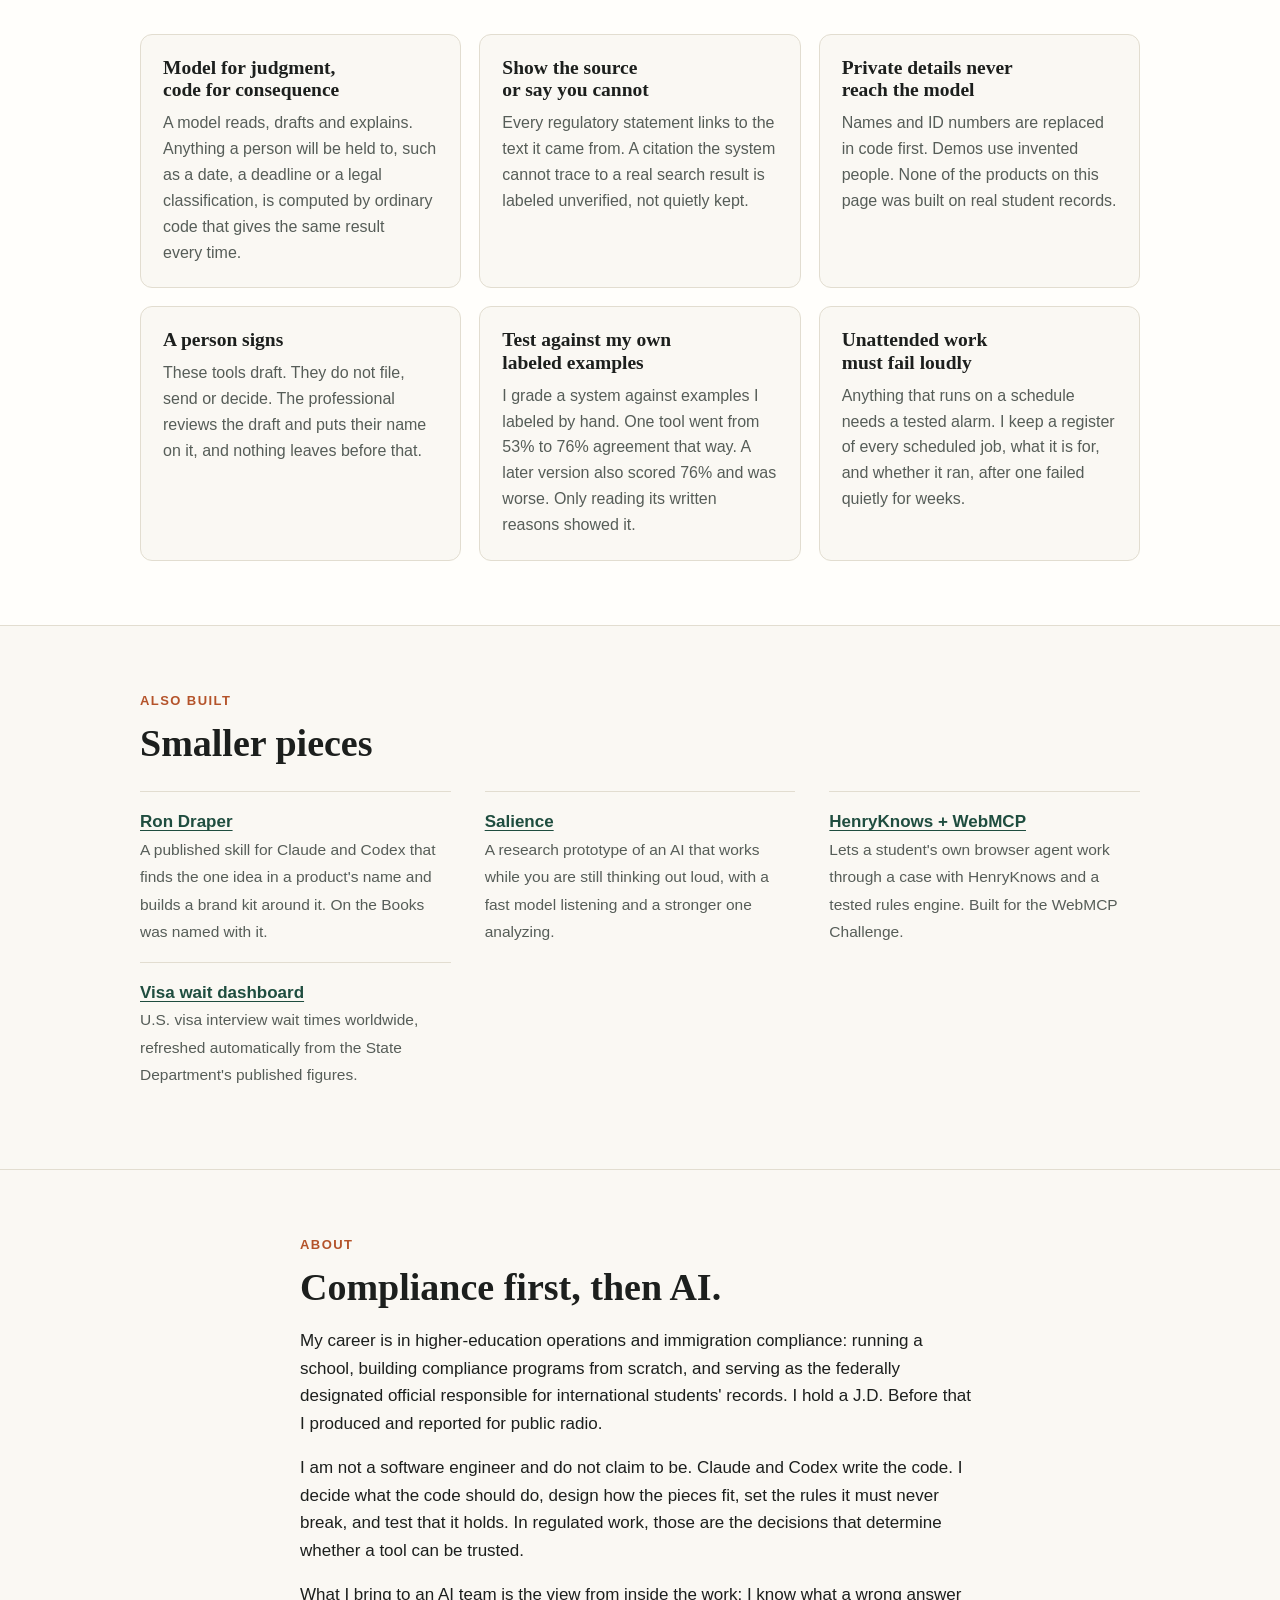
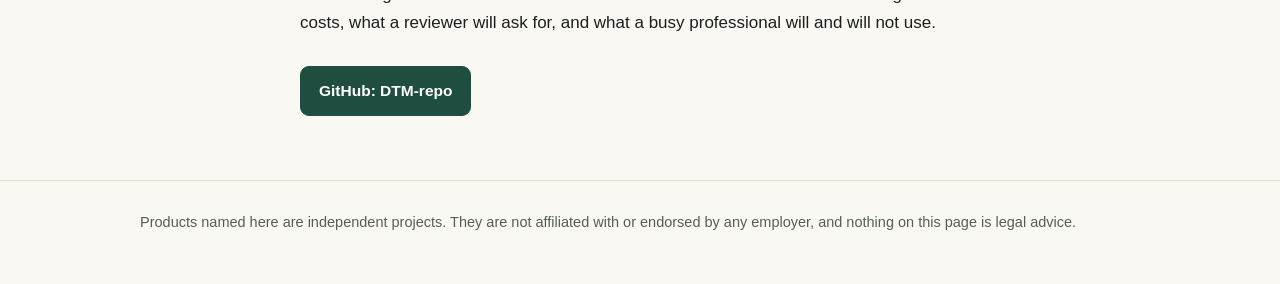
==== commit 2e6932ce: "Add integrations section; lead with the published ChatGPT app Co-Authored-By: Claude Fable 5.2 <nore" ====
--- a/index.html
+++ b/index.html
@@ -96,6 +96,7 @@
     <a class="name" href="#top">David M.</a>
     <nav>
       <a href="#work">Case studies</a>
+      <a href="#connect">Integrations</a>
       <a href="#how">How I work</a>
       <a href="#about">About</a>
       <a href="https://github.com/DTM-repo">GitHub</a>
@@ -111,6 +112,7 @@
     <li>Higher-ed operations and compliance</li>
     <li>J.D.</li>
     <li>Five products live</li>
+    <li>Published in ChatGPT's app directory</li>
     <li>Three hackathon builds in 2026</li>
   </ul>
   <div class="cta">
@@ -218,7 +220,7 @@
 
 <section class="case" id="henryknows">
   <div class="wrap">
-    <div class="kicker">Case study 3 · Live product, free to use</div>
+    <div class="kicker">Case study 3 · Live product · Published in ChatGPT</div>
     <h2>HenryKnows</h2>
     <p class="sub">A reference tool for the people who advise international students. It answers regulatory questions and shows the regulation or agency guidance behind every answer.</p>
 
@@ -241,7 +243,7 @@
         <ul>
           <li>Before changing the answer engine, I graded old and new answers blind on a fixed set of questions. The new one shipped only after it won.</li>
           <li>A watcher checks the Federal Register and agency pages every four hours and drafts the update for me to review.</li>
-          <li>OpenAI's review rejected the ChatGPT version three times. The fix that passed was a redesign: the tools that answer questions now store nothing.</li>
+          <li>It is published in ChatGPT's app directory after passing OpenAI's review. Getting there took a redesign, so that the tools that answer questions store nothing at all.</li>
         </ul>
       </div>
     </div>
@@ -335,6 +337,27 @@
 </section>
 
 </div>
+
+<section id="connect" style="border-top:1px solid var(--line)">
+  <div class="wrap">
+    <div class="kicker">Integrations</div>
+    <h2>Built to be used from inside the AI assistants people already have.</h2>
+    <p class="sub">Most people will not visit one more website. So each product is also a connector: something Claude, ChatGPT or a browser agent can call on its own, with the same sources and the same rules.</p>
+    <div class="grid">
+      <div class="card"><h3>A published ChatGPT app</h3><p>HenryKnows passed OpenAI's review and is listed in ChatGPT's app directory. The reviewed design separates tools that only read from tools that write, labels each one, and keeps no copy of a question or an answer.</p></div>
+      <div class="card"><h3>Three MCP servers in production</h3><p>MCP is the open standard that lets an AI assistant use an outside tool. HenryKnows, On the Books and manifest.md each run one, so Claude or ChatGPT can search the sources, get a cited answer, or read and update a person's notes.</p></div>
+      <div class="card"><h3>One connector, three AI vendors</h3><p>The same HenryKnows connector is called by Claude, by ChatGPT, and by the agent in Henry Listens, which runs on Meta's models. The sources and citations are identical whichever model is asking.</p></div>
+      <div class="card"><h3>WebMCP: a browser agent on the page</h3><p>WebMCP lets a website offer its functions directly to the AI agent in a visitor's browser. My challenge build lets a student's own agent work a case with HenryKnows and a tested rules engine.</p></div>
+      <div class="card"><h3>Agent-to-agent</h3><p>HenryKnows also answers over A2A, a protocol that lets one company's AI agent hand a question to another's. It is open, with a daily limit as the only gate.</p></div>
+      <div class="card"><h3>Model APIs, used directly</h3><p>Anthropic for streamed, cited answers. OpenAI for fact extraction and long-running report jobs. Meta for live speech with speaker labels and an agent that calls tools in parallel. Each chosen for the job, not by habit.</p></div>
+    </div>
+    <div class="links">
+      <a href="https://henryknows.info/connect/">Add HenryKnows to Claude or ChatGPT →</a>
+      <a href="https://onthebooks.org/developers/">On the Books for developers →</a>
+      <a href="https://github.com/DTM-repo/manifest-mcp">Read an MCP server's code →</a>
+    </div>
+  </div>
+</section>
 
 <section class="how" id="how">
   <div class="wrap">
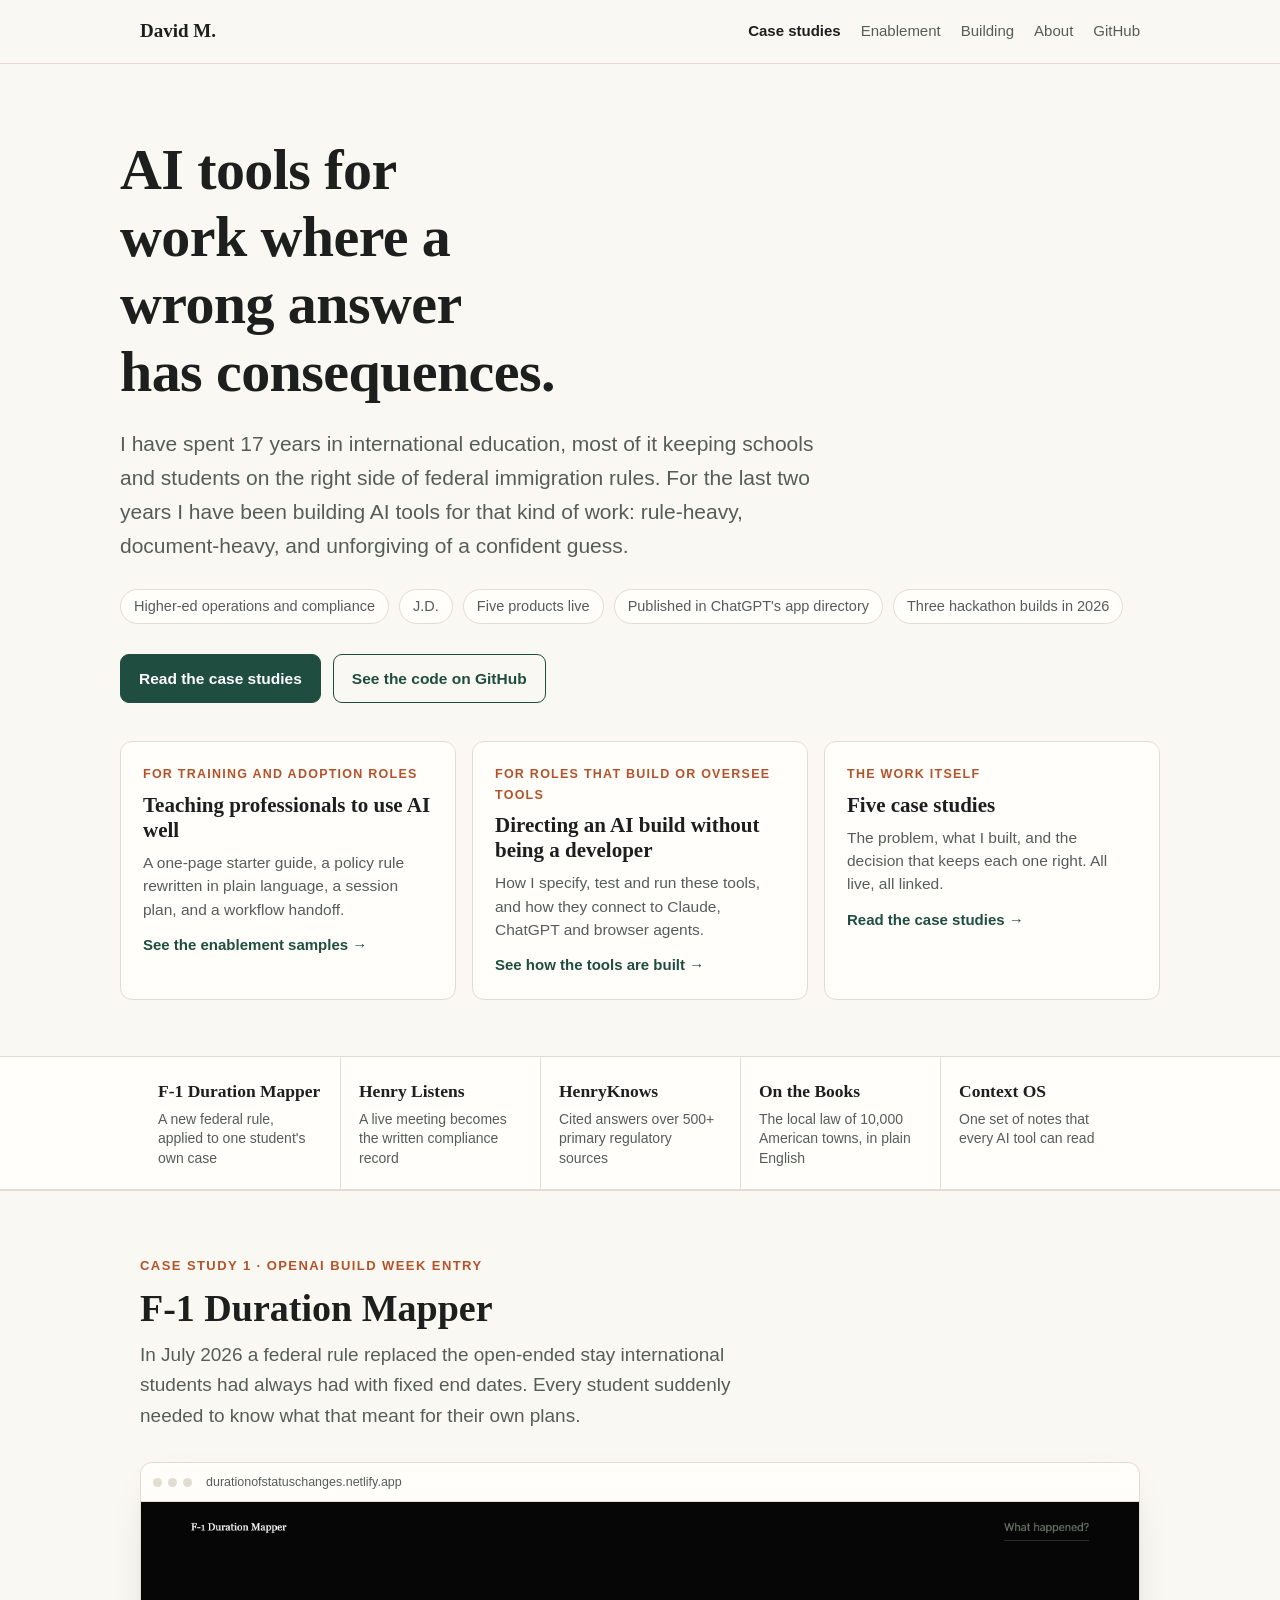
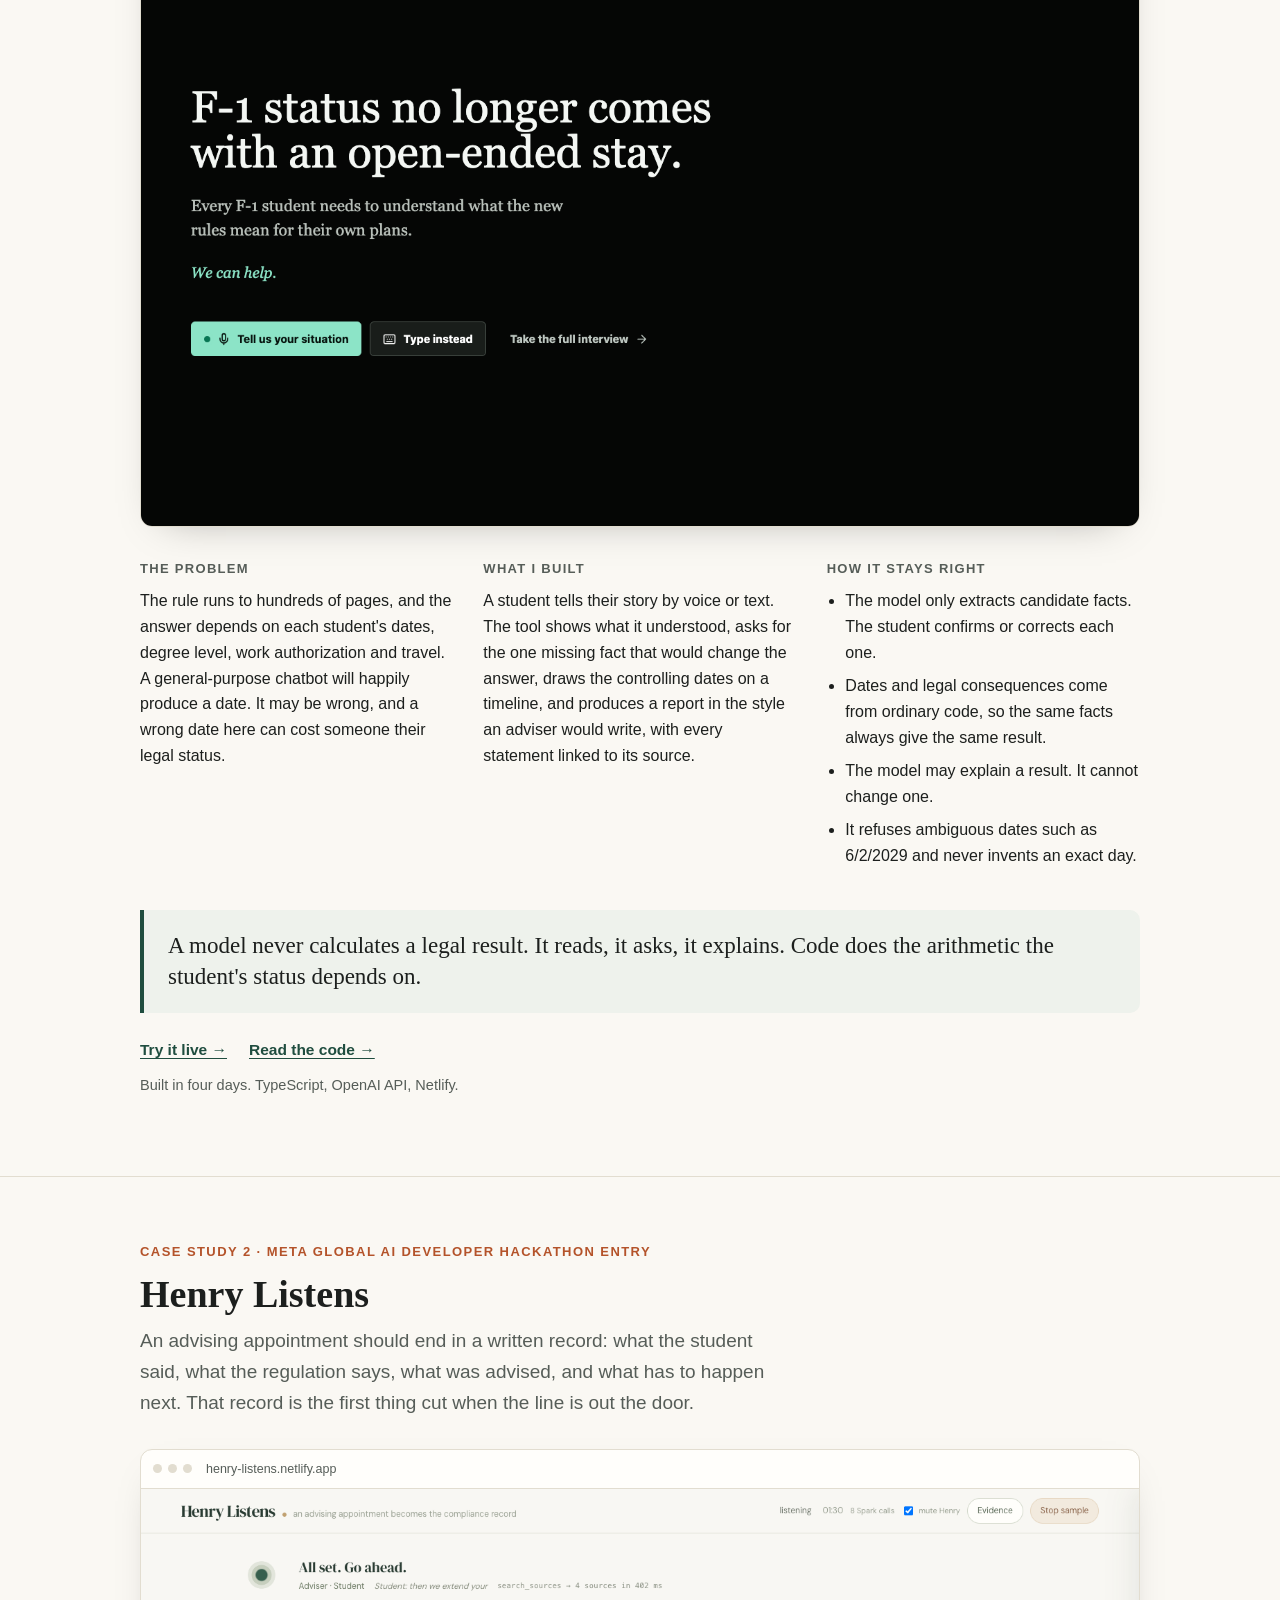
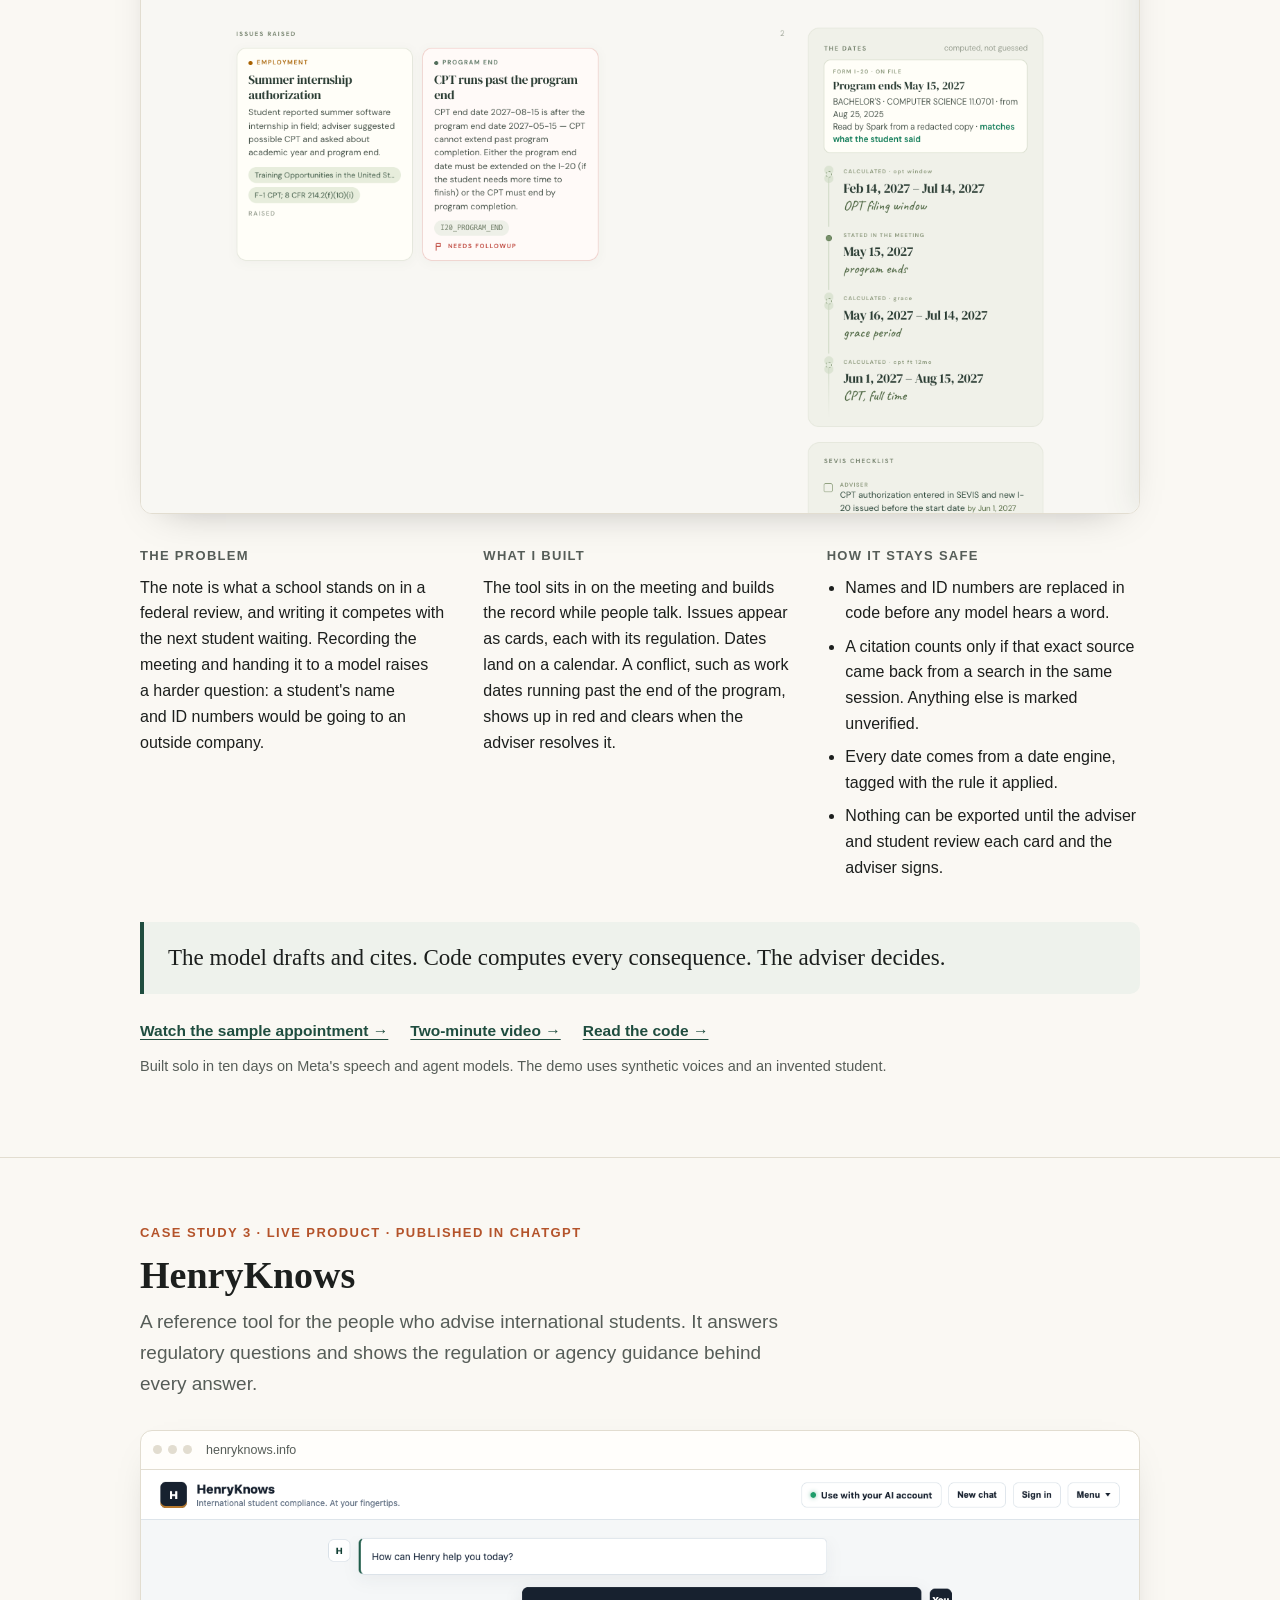
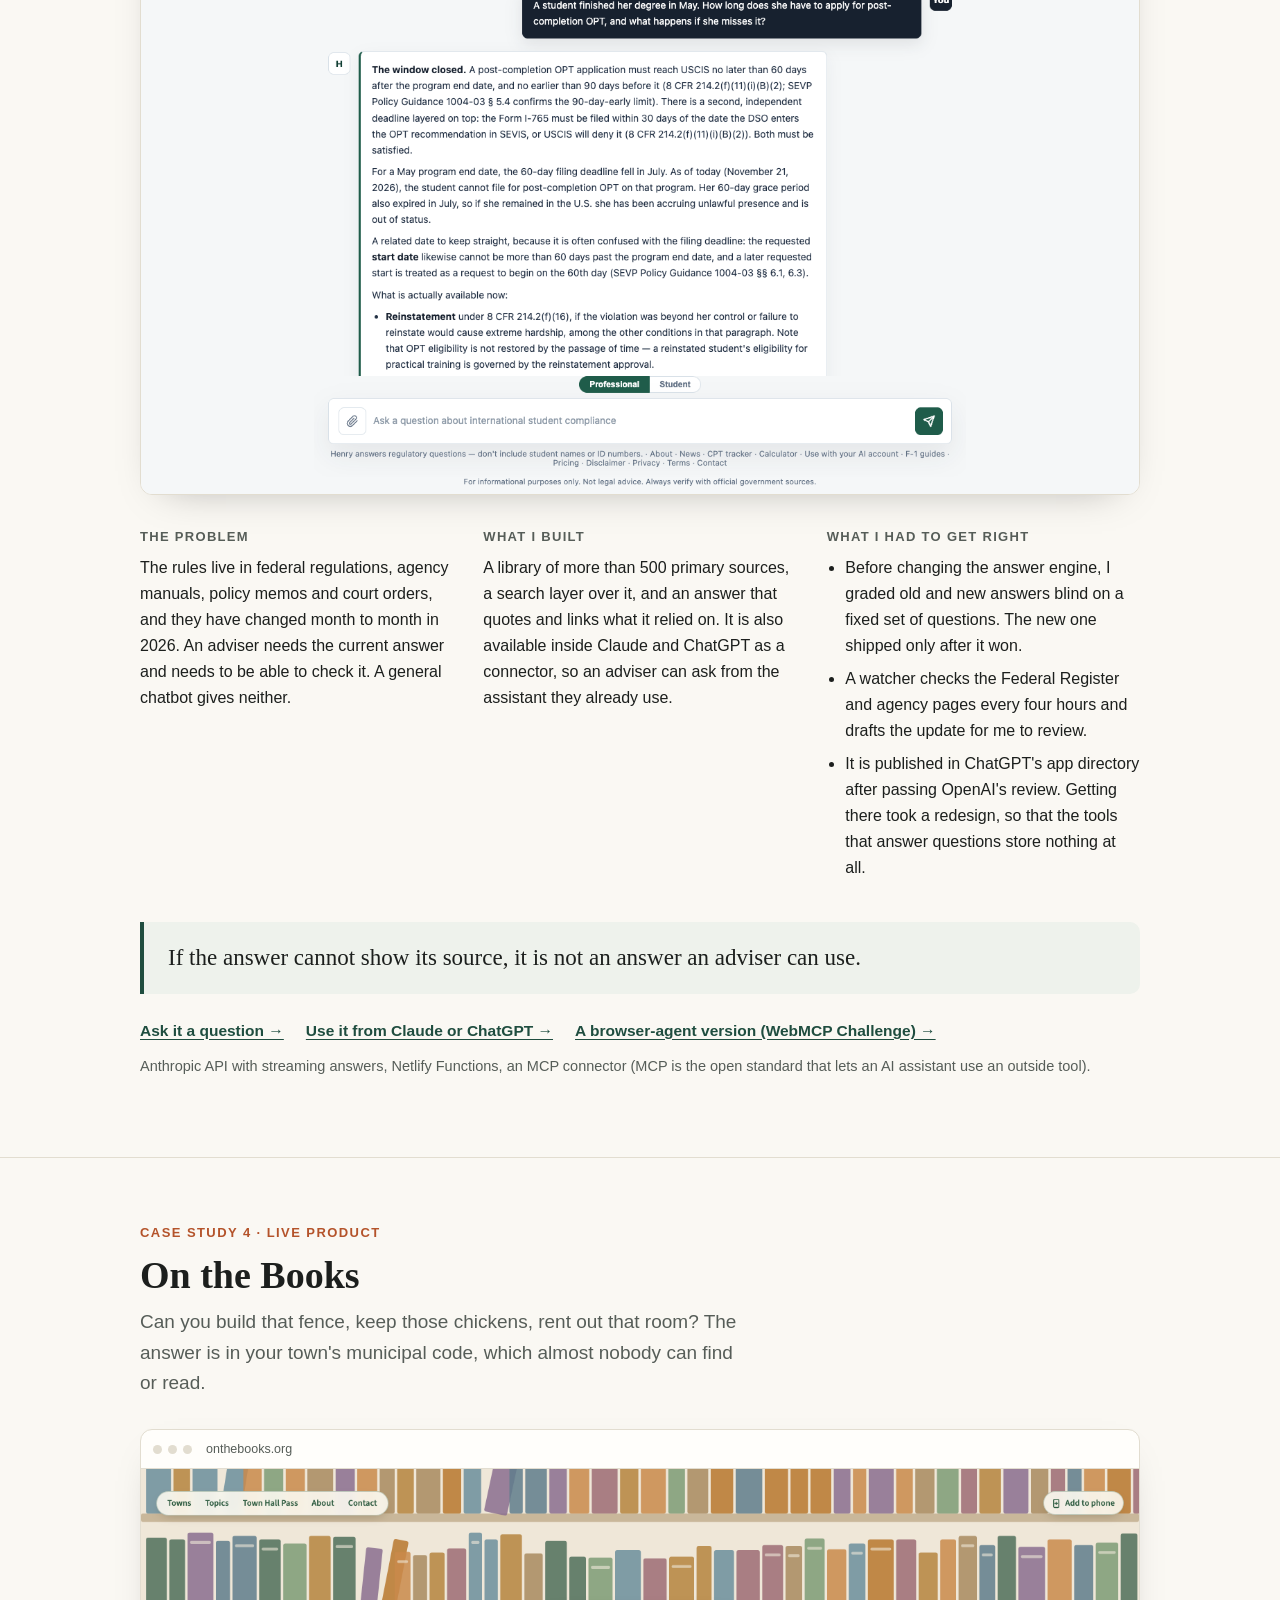
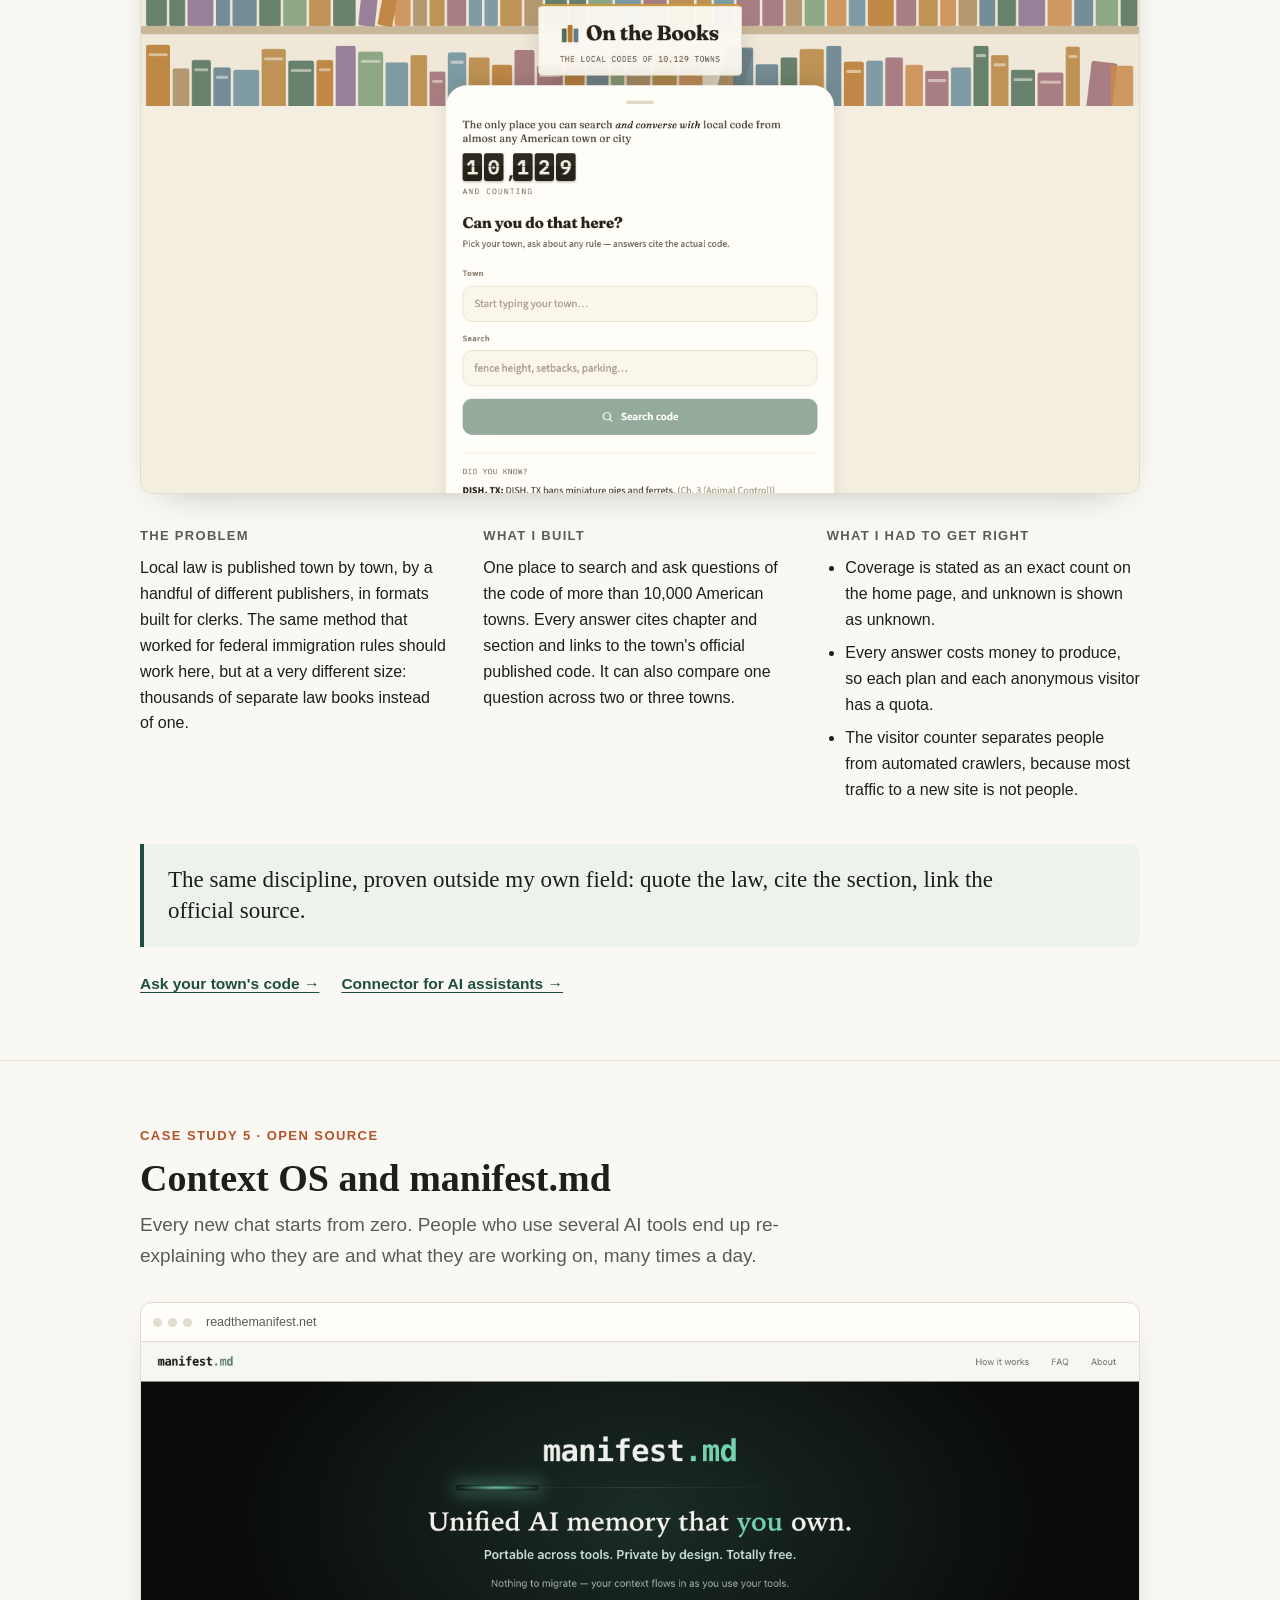
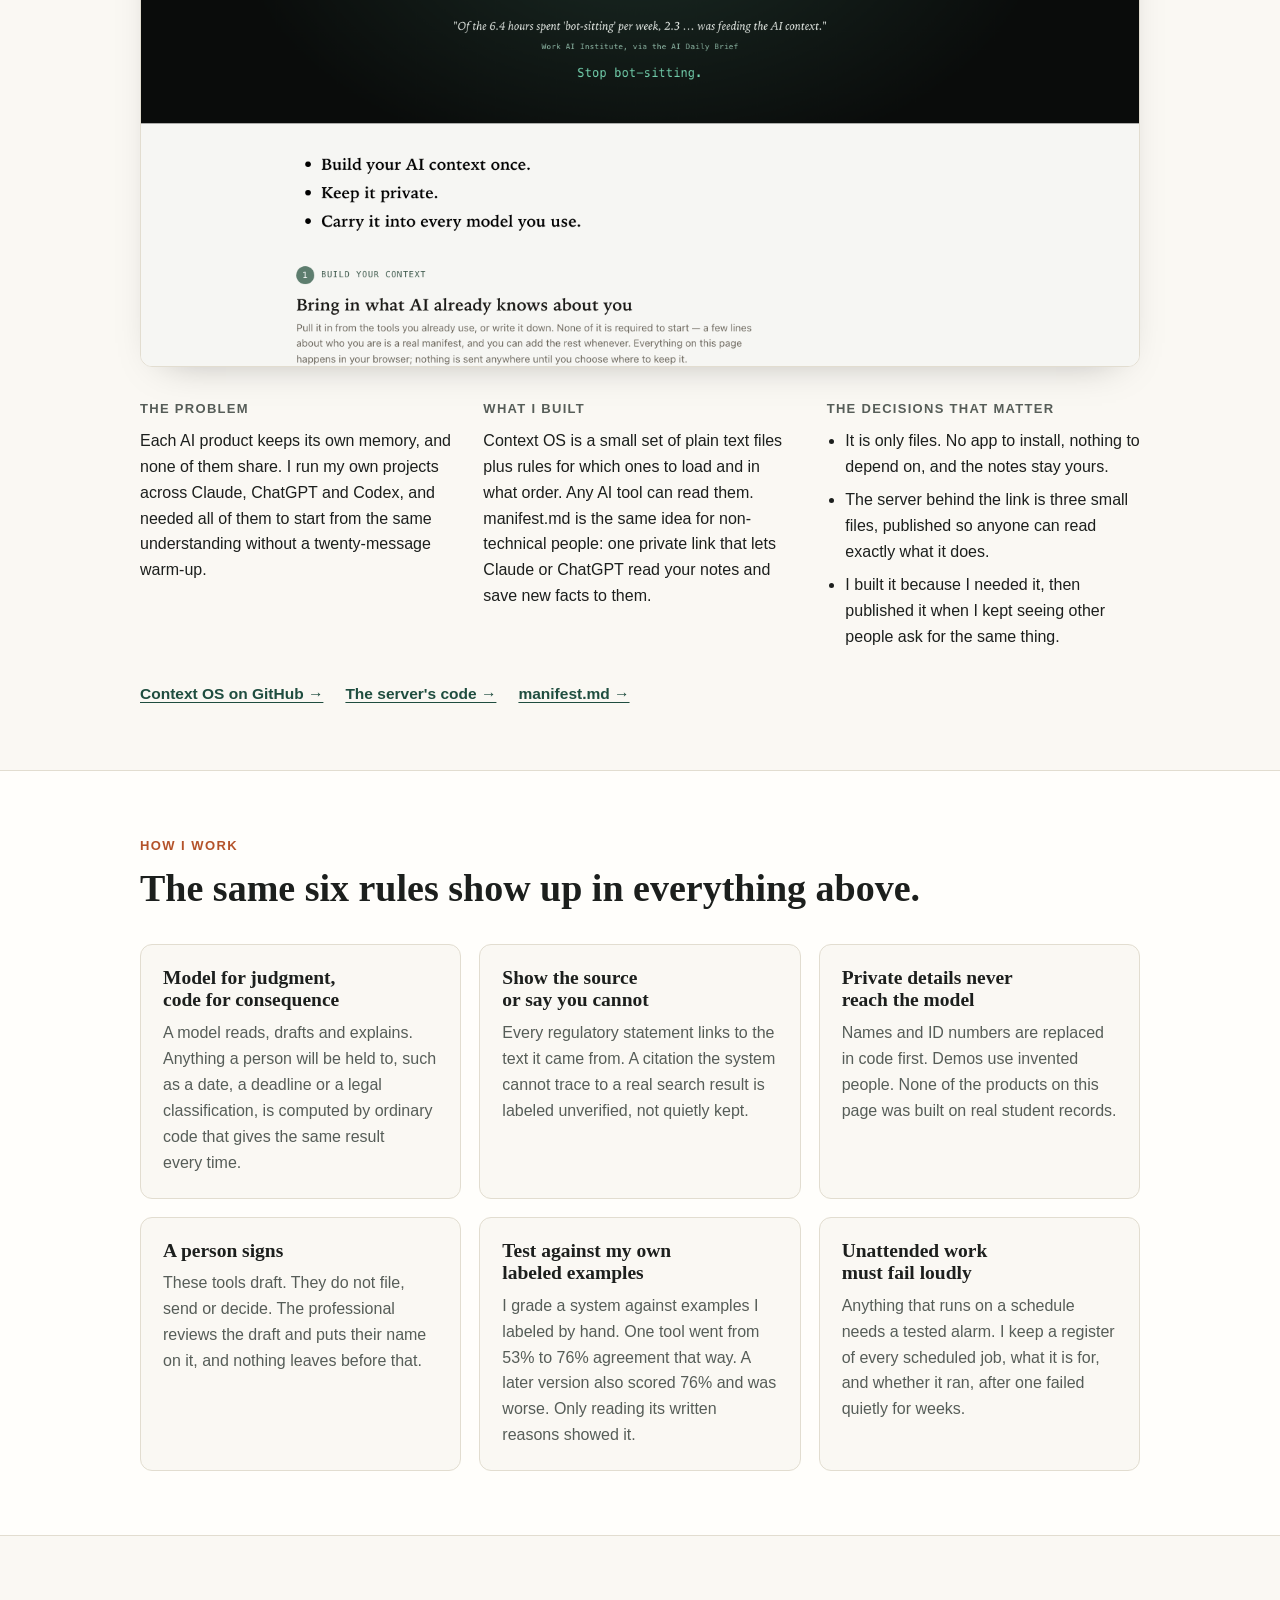
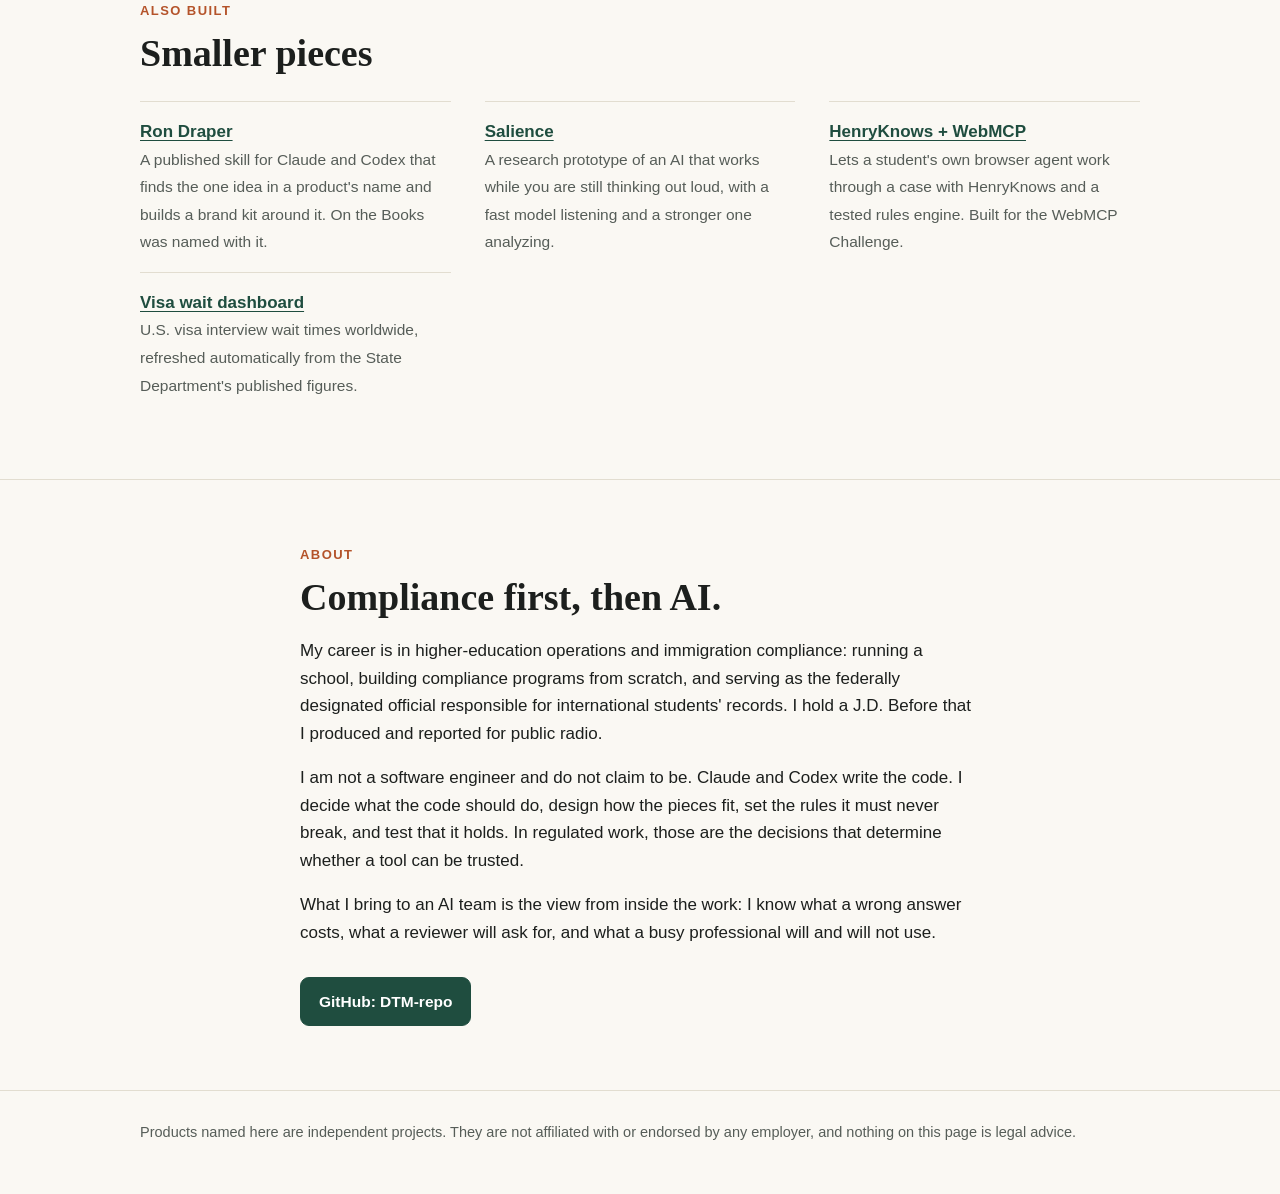
==== commit 7d32046e: "Split into pages: enablement samples, building and overseeing tools, printable starter guide Co-Auth" ====
--- a/index.html
+++ b/index.html
@@ -7,98 +7,18 @@
 <meta name="description" content="Case studies: AI tools built for work where a wrong answer has consequences. Cited answers, dates computed by code, a person signing before anything is official.">
 <meta name="robots" content="noindex">
 <link rel="icon" href="data:image/svg+xml,%3Csvg xmlns='http://www.w3.org/2000/svg' viewBox='0 0 32 32'%3E%3Crect width='32' height='32' rx='7' fill='%231f4d3f'/%3E%3Ctext x='16' y='22' font-family='Georgia,serif' font-size='17' fill='%23fff' text-anchor='middle'%3EDM%3C/text%3E%3C/svg%3E">
-<style>
-:root{
-  --bg:#faf8f3; --panel:#fffefb; --ink:#1c1f1d; --soft:#565d58; --line:#e2ddd0;
-  --accent:#1f4d3f; --accent-ink:#fff; --tint:#eef2ec; --mark:#b4532a;
-}
-@media (prefers-color-scheme: dark){
-  :root{ --bg:#121513; --panel:#191d1a; --ink:#ecebe5; --soft:#a4aba5; --line:#2c322e;
-    --accent:#8fd0b6; --accent-ink:#10231c; --tint:#1d2521; --mark:#e2946b; }
-}
-*{box-sizing:border-box}
-html{scroll-behavior:smooth}
-body{margin:0;background:var(--bg);color:var(--ink);
-  font:17px/1.62 -apple-system,BlinkMacSystemFont,"Segoe UI",Roboto,Helvetica,Arial,sans-serif;
-  -webkit-font-smoothing:antialiased}
-a{color:var(--accent);text-underline-offset:3px}
-h1,h2,h3{font-family:"Iowan Old Style","Palatino Linotype",Palatino,Georgia,serif;font-weight:600;line-height:1.16;margin:0;text-wrap:balance}
-p{margin:0 0 1em;text-wrap:pretty}
-.wrap{max-width:1040px;margin:0 auto;padding:0 20px}
-.narrow{max-width:720px}
-
-header.top{border-bottom:1px solid var(--line)}
-header.top .wrap{display:flex;align-items:center;justify-content:space-between;gap:16px;padding-top:16px;padding-bottom:16px}
-.name{font-family:"Iowan Old Style",Georgia,serif;font-weight:600;font-size:19px;color:var(--ink);text-decoration:none}
-nav{display:flex;gap:20px;font-size:15px;flex-wrap:wrap}
-nav a{color:var(--soft);text-decoration:none}
-nav a:hover{color:var(--accent)}
-
-.hero{padding:72px 0 56px}
-.hero h1{font-size:clamp(34px,5.6vw,58px);max-width:17ch;letter-spacing:-.01em}
-.hero .lede{font-size:clamp(18px,2.2vw,21px);color:var(--soft);max-width:60ch;margin-top:22px}
-.facts{display:flex;flex-wrap:wrap;gap:8px 10px;margin:26px 0 0;padding:0;list-style:none;font-size:14.5px}
-.facts li{border:1px solid var(--line);border-radius:999px;padding:5px 13px;background:var(--panel);color:var(--soft)}
-.cta{display:flex;flex-wrap:wrap;gap:12px;margin-top:30px}
-.btn{display:inline-block;padding:11px 18px;border-radius:9px;font-weight:600;font-size:15.5px;text-decoration:none;border:1px solid var(--accent)}
-.btn.solid{background:var(--accent);color:var(--accent-ink)}
-.btn.ghost{color:var(--accent)}
-
-.index{border-top:1px solid var(--line);border-bottom:1px solid var(--line);background:var(--panel)}
-.index ol{list-style:none;margin:0;padding:0;display:grid;grid-template-columns:repeat(auto-fit,minmax(190px,1fr))}
-.index li{padding:20px 18px;border-left:1px solid var(--line)}
-.index li:first-child{border-left:0}
-.index a{text-decoration:none;color:var(--ink);display:block}
-.index b{display:block;font-family:"Iowan Old Style",Georgia,serif;font-size:17.5px}
-.index span{display:block;font-size:14px;color:var(--soft);line-height:1.4;margin-top:4px}
-@media (max-width:640px){.index li{border-left:0;border-top:1px solid var(--line)}.index li:first-child{border-top:0}}
-
-section{padding:64px 0}
-.kicker{font-size:13px;letter-spacing:.11em;text-transform:uppercase;color:var(--mark);font-weight:700;margin-bottom:10px}
-h2{font-size:clamp(27px,3.6vw,38px)}
-.sub{color:var(--soft);font-size:19px;margin-top:10px;max-width:62ch}
-
-.case{border-top:1px solid var(--line)}
-.case .head{display:grid;grid-template-columns:1fr;gap:28px;align-items:start}
-.shot{margin:30px 0 0;border:1px solid var(--line);border-radius:12px;overflow:hidden;background:var(--panel);box-shadow:0 14px 40px -24px rgba(0,0,0,.35)}
-.shot .bar{display:flex;gap:6px;padding:9px 12px;border-bottom:1px solid var(--line);align-items:center}
-.shot .bar i{width:9px;height:9px;border-radius:50%;background:var(--line)}
-.shot .bar em{font-style:normal;font-size:12.5px;color:var(--soft);margin-left:8px;overflow:hidden;text-overflow:ellipsis;white-space:nowrap}
-.shot img{display:block;width:100%;height:auto}
-.cols{display:grid;grid-template-columns:repeat(3,1fr);gap:30px;margin-top:34px}
-@media (max-width:820px){.cols{grid-template-columns:1fr;gap:22px}}
-.cols h3{font-family:inherit;font:700 13px/1.3 -apple-system,BlinkMacSystemFont,"Segoe UI",sans-serif;letter-spacing:.1em;text-transform:uppercase;color:var(--soft);margin-bottom:10px}
-.cols p,.cols li{font-size:16px}
-.cols ul{margin:0;padding-left:1.1em}
-.cols li{margin-bottom:.45em}
-.rule{margin:34px 0 0;padding:20px 24px;border-left:4px solid var(--accent);background:var(--tint);border-radius:0 10px 10px 0;font-family:"Iowan Old Style",Georgia,serif;font-size:clamp(19px,2.3vw,23px);line-height:1.38}
-.links{display:flex;flex-wrap:wrap;gap:10px 22px;margin-top:24px;font-size:15.5px;font-weight:600}
-.meta{font-size:14.5px;color:var(--soft);margin-top:12px}
-
-.how{background:var(--panel);border-top:1px solid var(--line);border-bottom:1px solid var(--line)}
-.grid{display:grid;grid-template-columns:repeat(auto-fit,minmax(280px,1fr));gap:18px;margin-top:34px}
-.card{border:1px solid var(--line);border-radius:12px;padding:22px;background:var(--bg)}
-.card h3{font-size:19.5px;margin-bottom:8px}
-.card p{font-size:16px;color:var(--soft);margin:0}
-
-.more{display:grid;grid-template-columns:repeat(auto-fit,minmax(280px,1fr));gap:0 34px;margin-top:26px}
-.more div{padding:16px 0;border-top:1px solid var(--line)}
-.more b{display:block}
-.more span{color:var(--soft);font-size:15.5px}
-
-footer{border-top:1px solid var(--line);padding:30px 0 50px;color:var(--soft);font-size:14.5px}
-</style>
+<link rel="stylesheet" href="/style.css">
 </head>
 <body>
 
 <header class="top">
   <div class="wrap">
-    <a class="name" href="#top">David M.</a>
+    <a class="name" href="/">David M.</a>
     <nav>
-      <a href="#work">Case studies</a>
-      <a href="#connect">Integrations</a>
-      <a href="#how">How I work</a>
-      <a href="#about">About</a>
+      <a class="on" href="/">Case studies</a>
+      <a href="/enablement/">Enablement</a>
+      <a href="/building/">Building</a>
+      <a href="/#about">About</a>
       <a href="https://github.com/DTM-repo">GitHub</a>
     </nav>
   </div>
@@ -119,6 +39,11 @@
     <a class="btn solid" href="#work">Read the case studies</a>
     <a class="btn ghost" href="https://github.com/DTM-repo">See the code on GitHub</a>
   </div>
+  <div class="doors">
+    <a class="door" href="/enablement/"><small>For training and adoption roles</small><b>Teaching professionals to use AI well</b><span>A one-page starter guide, a policy rule rewritten in plain language, a session plan, and a workflow handoff.</span><i>See the enablement samples →</i></a>
+    <a class="door" href="/building/"><small>For roles that build or oversee tools</small><b>Directing an AI build without being a developer</b><span>How I specify, test and run these tools, and how they connect to Claude, ChatGPT and browser agents.</span><i>See how the tools are built →</i></a>
+    <a class="door" href="#work"><small>The work itself</small><b>Five case studies</b><span>The problem, what I built, and the decision that keeps each one right. All live, all linked.</span><i>Read the case studies →</i></a>
+  </div>
 </div>
 
 <div class="index">
@@ -337,27 +262,6 @@
 </section>
 
 </div>
-
-<section id="connect" style="border-top:1px solid var(--line)">
-  <div class="wrap">
-    <div class="kicker">Integrations</div>
-    <h2>Built to be used from inside the AI assistants people already have.</h2>
-    <p class="sub">Most people will not visit one more website. So each product is also a connector: something Claude, ChatGPT or a browser agent can call on its own, with the same sources and the same rules.</p>
-    <div class="grid">
-      <div class="card"><h3>A published ChatGPT app</h3><p>HenryKnows passed OpenAI's review and is listed in ChatGPT's app directory. The reviewed design separates tools that only read from tools that write, labels each one, and keeps no copy of a question or an answer.</p></div>
-      <div class="card"><h3>Three MCP servers in production</h3><p>MCP is the open standard that lets an AI assistant use an outside tool. HenryKnows, On the Books and manifest.md each run one, so Claude or ChatGPT can search the sources, get a cited answer, or read and update a person's notes.</p></div>
-      <div class="card"><h3>One connector, three AI vendors</h3><p>The same HenryKnows connector is called by Claude, by ChatGPT, and by the agent in Henry Listens, which runs on Meta's models. The sources and citations are identical whichever model is asking.</p></div>
-      <div class="card"><h3>WebMCP: a browser agent on the page</h3><p>WebMCP lets a website offer its functions directly to the AI agent in a visitor's browser. My challenge build lets a student's own agent work a case with HenryKnows and a tested rules engine.</p></div>
-      <div class="card"><h3>Agent-to-agent</h3><p>HenryKnows also answers over A2A, a protocol that lets one company's AI agent hand a question to another's. It is open, with a daily limit as the only gate.</p></div>
-      <div class="card"><h3>Model APIs, used directly</h3><p>Anthropic for streamed, cited answers. OpenAI for fact extraction and long-running report jobs. Meta for live speech with speaker labels and an agent that calls tools in parallel. Each chosen for the job, not by habit.</p></div>
-    </div>
-    <div class="links">
-      <a href="https://henryknows.info/connect/">Add HenryKnows to Claude or ChatGPT →</a>
-      <a href="https://onthebooks.org/developers/">On the Books for developers →</a>
-      <a href="https://github.com/DTM-repo/manifest-mcp">Read an MCP server's code →</a>
-    </div>
-  </div>
-</section>
 
 <section class="how" id="how">
   <div class="wrap">
--- a/style.css
+++ b/style.css
@@ -0,0 +1,120 @@
+:root{
+  --bg:#faf8f3; --panel:#fffefb; --ink:#1c1f1d; --soft:#565d58; --line:#e2ddd0;
+  --accent:#1f4d3f; --accent-ink:#fff; --tint:#eef2ec; --mark:#b4532a;
+}
+@media (prefers-color-scheme: dark){
+  :root{ --bg:#121513; --panel:#191d1a; --ink:#ecebe5; --soft:#a4aba5; --line:#2c322e;
+    --accent:#8fd0b6; --accent-ink:#10231c; --tint:#1d2521; --mark:#e2946b; }
+}
+*{box-sizing:border-box}
+html{scroll-behavior:smooth}
+body{margin:0;background:var(--bg);color:var(--ink);
+  font:17px/1.62 -apple-system,BlinkMacSystemFont,"Segoe UI",Roboto,Helvetica,Arial,sans-serif;
+  -webkit-font-smoothing:antialiased}
+a{color:var(--accent);text-underline-offset:3px}
+h1,h2,h3{font-family:"Iowan Old Style","Palatino Linotype",Palatino,Georgia,serif;font-weight:600;line-height:1.16;margin:0;text-wrap:balance}
+p{margin:0 0 1em;text-wrap:pretty}
+.wrap{max-width:1040px;margin:0 auto;padding:0 20px}
+.narrow{max-width:720px}
+
+header.top{border-bottom:1px solid var(--line)}
+header.top .wrap{display:flex;align-items:center;justify-content:space-between;gap:16px;padding-top:16px;padding-bottom:16px}
+.name{font-family:"Iowan Old Style",Georgia,serif;font-weight:600;font-size:19px;color:var(--ink);text-decoration:none}
+nav{display:flex;gap:20px;font-size:15px;flex-wrap:wrap}
+nav a{color:var(--soft);text-decoration:none}
+nav a:hover{color:var(--accent)}
+
+.hero{padding:72px 0 56px}
+.hero h1{font-size:clamp(34px,5.6vw,58px);max-width:17ch;letter-spacing:-.01em}
+.hero .lede{font-size:clamp(18px,2.2vw,21px);color:var(--soft);max-width:60ch;margin-top:22px}
+.facts{display:flex;flex-wrap:wrap;gap:8px 10px;margin:26px 0 0;padding:0;list-style:none;font-size:14.5px}
+.facts li{border:1px solid var(--line);border-radius:999px;padding:5px 13px;background:var(--panel);color:var(--soft)}
+.cta{display:flex;flex-wrap:wrap;gap:12px;margin-top:30px}
+.btn{display:inline-block;padding:11px 18px;border-radius:9px;font-weight:600;font-size:15.5px;text-decoration:none;border:1px solid var(--accent)}
+.btn.solid{background:var(--accent);color:var(--accent-ink)}
+.btn.ghost{color:var(--accent)}
+
+.index{border-top:1px solid var(--line);border-bottom:1px solid var(--line);background:var(--panel)}
+.index ol{list-style:none;margin:0;padding:0;display:grid;grid-template-columns:repeat(auto-fit,minmax(190px,1fr))}
+.index li{padding:20px 18px;border-left:1px solid var(--line)}
+.index li:first-child{border-left:0}
+.index a{text-decoration:none;color:var(--ink);display:block}
+.index b{display:block;font-family:"Iowan Old Style",Georgia,serif;font-size:17.5px}
+.index span{display:block;font-size:14px;color:var(--soft);line-height:1.4;margin-top:4px}
+@media (max-width:640px){.index li{border-left:0;border-top:1px solid var(--line)}.index li:first-child{border-top:0}}
+
+section{padding:64px 0}
+.kicker{font-size:13px;letter-spacing:.11em;text-transform:uppercase;color:var(--mark);font-weight:700;margin-bottom:10px}
+h2{font-size:clamp(27px,3.6vw,38px)}
+.sub{color:var(--soft);font-size:19px;margin-top:10px;max-width:62ch}
+
+.case{border-top:1px solid var(--line)}
+.case .head{display:grid;grid-template-columns:1fr;gap:28px;align-items:start}
+.shot{margin:30px 0 0;border:1px solid var(--line);border-radius:12px;overflow:hidden;background:var(--panel);box-shadow:0 14px 40px -24px rgba(0,0,0,.35)}
+.shot .bar{display:flex;gap:6px;padding:9px 12px;border-bottom:1px solid var(--line);align-items:center}
+.shot .bar i{width:9px;height:9px;border-radius:50%;background:var(--line)}
+.shot .bar em{font-style:normal;font-size:12.5px;color:var(--soft);margin-left:8px;overflow:hidden;text-overflow:ellipsis;white-space:nowrap}
+.shot img{display:block;width:100%;height:auto}
+.cols{display:grid;grid-template-columns:repeat(3,1fr);gap:30px;margin-top:34px}
+@media (max-width:820px){.cols{grid-template-columns:1fr;gap:22px}}
+.cols h3{font-family:inherit;font:700 13px/1.3 -apple-system,BlinkMacSystemFont,"Segoe UI",sans-serif;letter-spacing:.1em;text-transform:uppercase;color:var(--soft);margin-bottom:10px}
+.cols p,.cols li{font-size:16px}
+.cols ul{margin:0;padding-left:1.1em}
+.cols li{margin-bottom:.45em}
+.rule{margin:34px 0 0;padding:20px 24px;border-left:4px solid var(--accent);background:var(--tint);border-radius:0 10px 10px 0;font-family:"Iowan Old Style",Georgia,serif;font-size:clamp(19px,2.3vw,23px);line-height:1.38}
+.links{display:flex;flex-wrap:wrap;gap:10px 22px;margin-top:24px;font-size:15.5px;font-weight:600}
+.meta{font-size:14.5px;color:var(--soft);margin-top:12px}
+
+.how{background:var(--panel);border-top:1px solid var(--line);border-bottom:1px solid var(--line)}
+.grid{display:grid;grid-template-columns:repeat(auto-fit,minmax(280px,1fr));gap:18px;margin-top:34px}
+.card{border:1px solid var(--line);border-radius:12px;padding:22px;background:var(--bg)}
+.card h3{font-size:19.5px;margin-bottom:8px}
+.card p{font-size:16px;color:var(--soft);margin:0}
+
+.more{display:grid;grid-template-columns:repeat(auto-fit,minmax(280px,1fr));gap:0 34px;margin-top:26px}
+.more div{padding:16px 0;border-top:1px solid var(--line)}
+.more b{display:block}
+.more span{color:var(--soft);font-size:15.5px}
+
+footer{border-top:1px solid var(--line);padding:30px 0 50px;color:var(--soft);font-size:14.5px}
+
+/* multi-page additions */
+nav a.on{color:var(--ink);font-weight:600}
+.doors{display:grid;grid-template-columns:repeat(auto-fit,minmax(260px,1fr));gap:16px;margin-top:38px}
+.door{display:block;border:1px solid var(--line);border-radius:12px;padding:22px;background:var(--panel);text-decoration:none;color:var(--ink)}
+.door:hover{border-color:var(--accent)}
+.door small{display:block;font-size:12.5px;letter-spacing:.1em;text-transform:uppercase;color:var(--mark);font-weight:700;margin-bottom:8px}
+.door b{display:block;font-family:"Iowan Old Style",Georgia,serif;font-size:21px;line-height:1.2;margin-bottom:8px}
+.door span{display:block;color:var(--soft);font-size:15.5px;line-height:1.5}
+.door i{display:block;font-style:normal;color:var(--accent);font-weight:600;font-size:15px;margin-top:12px}
+.page-hero{padding:60px 0 44px}
+.page-hero h1{font-size:clamp(32px,5vw,50px);max-width:20ch}
+.note{font-size:15px;color:var(--soft);border:1px dashed var(--line);border-radius:10px;padding:12px 16px;margin-top:26px;max-width:70ch}
+.paper{background:#fffefa;color:#1c1f1d;border:1px solid #d9d3c3;border-radius:6px;padding:34px 38px;margin-top:30px;box-shadow:0 18px 44px -28px rgba(0,0,0,.45);max-width:860px}
+.paper h3{font-size:25px;margin-bottom:4px}
+.paper .who{color:#565d58;font-size:15px;margin-bottom:20px}
+.paper h4{font:700 12.5px/1.3 -apple-system,BlinkMacSystemFont,"Segoe UI",sans-serif;letter-spacing:.1em;text-transform:uppercase;color:#b4532a;margin:22px 0 8px}
+.paper p,.paper li{font-size:15.5px;line-height:1.5}
+.paper ol,.paper ul{margin:0;padding-left:1.2em}
+.paper li{margin-bottom:.5em}
+.paper .prompt{display:block;font-family:ui-monospace,SFMono-Regular,Menlo,monospace;font-size:13.5px;background:#f2efe6;border-radius:6px;padding:8px 10px;margin-top:5px;color:#2a2f2b}
+.paper .two{display:grid;grid-template-columns:1fr 1fr;gap:0 30px}
+@media (max-width:700px){.paper{padding:24px 20px}.paper .two{grid-template-columns:1fr}}
+.split{display:grid;grid-template-columns:1fr 1fr;gap:18px;margin-top:30px}
+@media (max-width:760px){.split{grid-template-columns:1fr}}
+.split>div{border:1px solid var(--line);border-radius:12px;padding:22px;background:var(--panel)}
+.split h3{font:700 13px/1.3 -apple-system,BlinkMacSystemFont,"Segoe UI",sans-serif;letter-spacing:.1em;text-transform:uppercase;color:var(--soft);margin-bottom:12px}
+.split p,.split li{font-size:16px}
+.split ul{margin:0;padding-left:1.1em}
+.split li{margin-bottom:.45em}
+.legal{font-family:"Iowan Old Style",Georgia,serif;font-style:italic;color:var(--soft)}
+table.run{width:100%;border-collapse:collapse;margin-top:26px;font-size:16px}
+table.run th,table.run td{text-align:left;vertical-align:top;padding:12px 14px 12px 0;border-top:1px solid var(--line)}
+table.run th{white-space:nowrap;color:var(--soft);font-weight:600;width:1%}
+.steps{counter-reset:s;list-style:none;margin:30px 0 0;padding:0;display:grid;grid-template-columns:repeat(auto-fit,minmax(250px,1fr));gap:18px}
+.steps li{counter-increment:s;border:1px solid var(--line);border-radius:12px;padding:20px 22px;background:var(--panel)}
+.steps li::before{content:counter(s);display:inline-block;width:28px;height:28px;line-height:28px;text-align:center;border-radius:50%;background:var(--accent);color:var(--accent-ink);font-weight:700;font-size:14px;margin-bottom:10px}
+.steps b{display:block;font-family:"Iowan Old Style",Georgia,serif;font-size:19px;margin-bottom:6px}
+.steps span{color:var(--soft);font-size:15.5px}
+@media print{header.top,footer,.noprint{display:none}body{background:#fff}.paper{box-shadow:none;border:0;padding:0;margin:0;max-width:none}}
+@media (min-width:760px){.g2{grid-template-columns:1fr 1fr}}
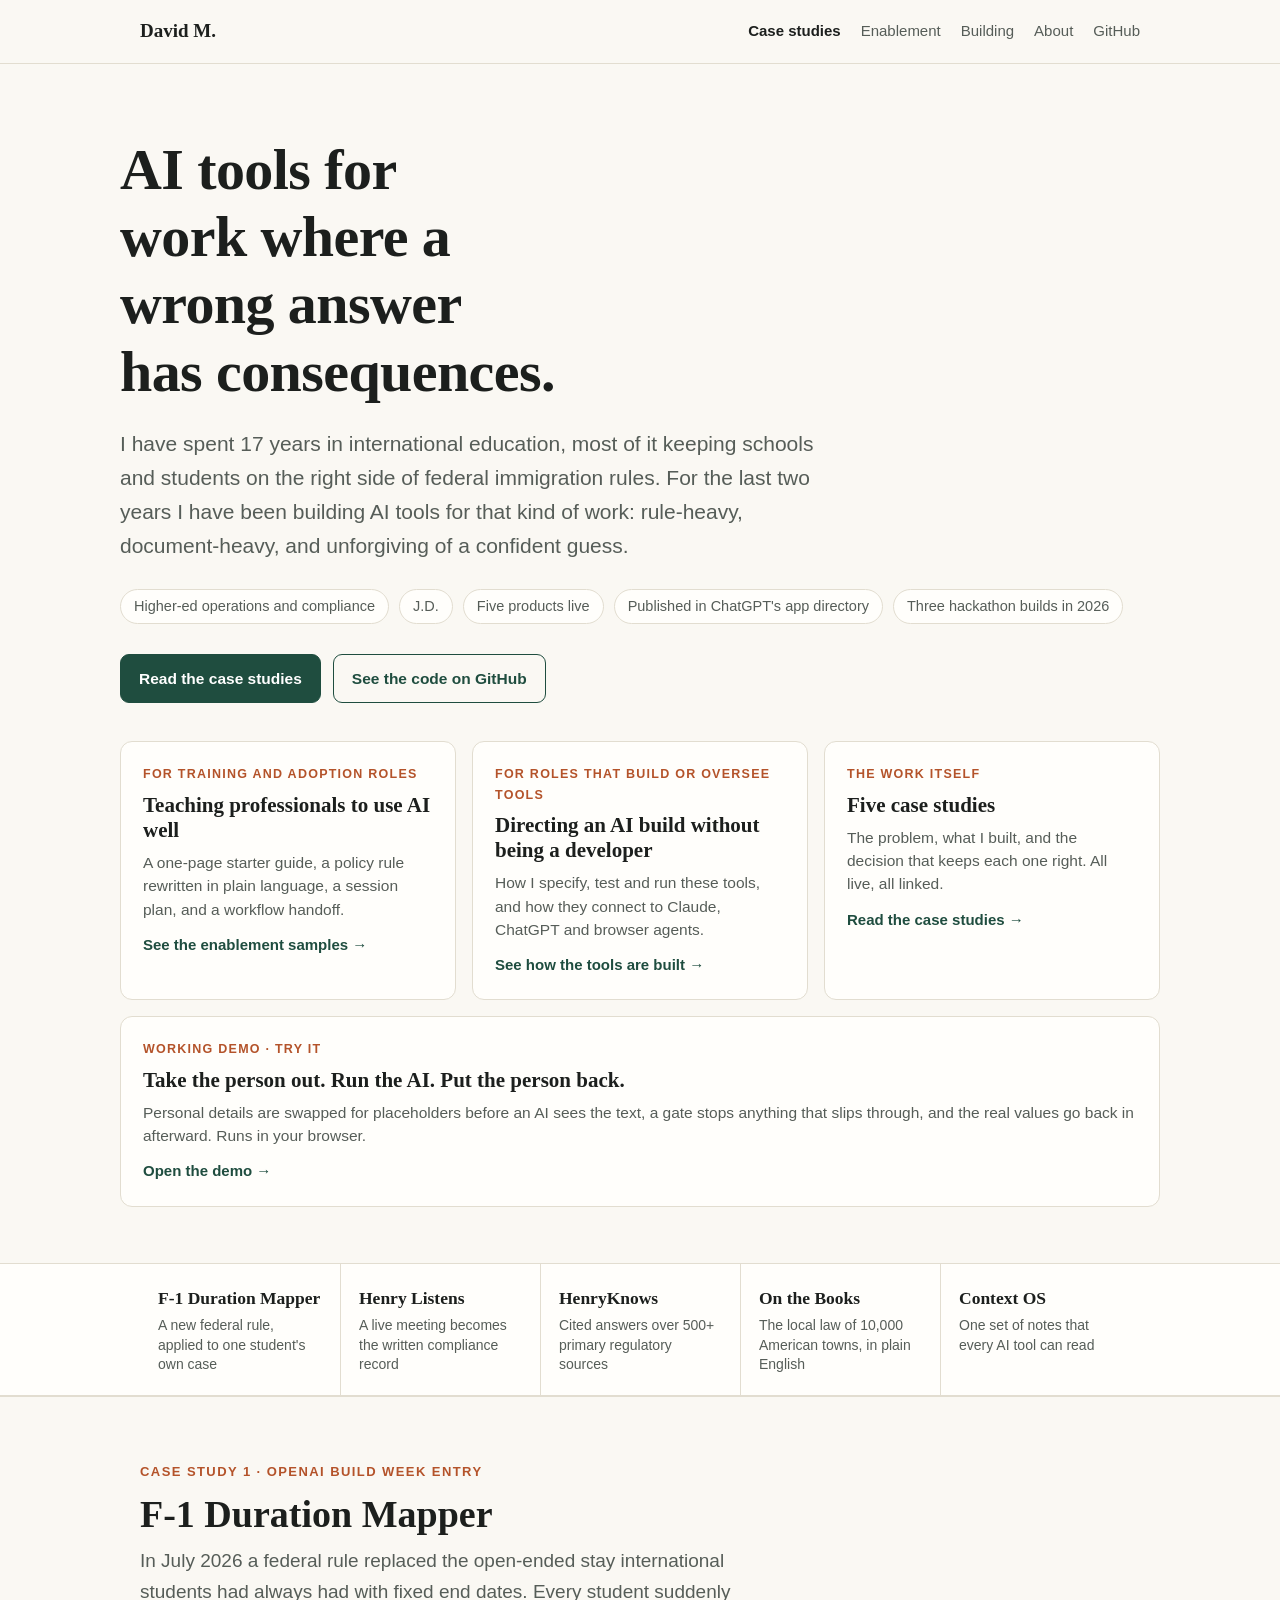
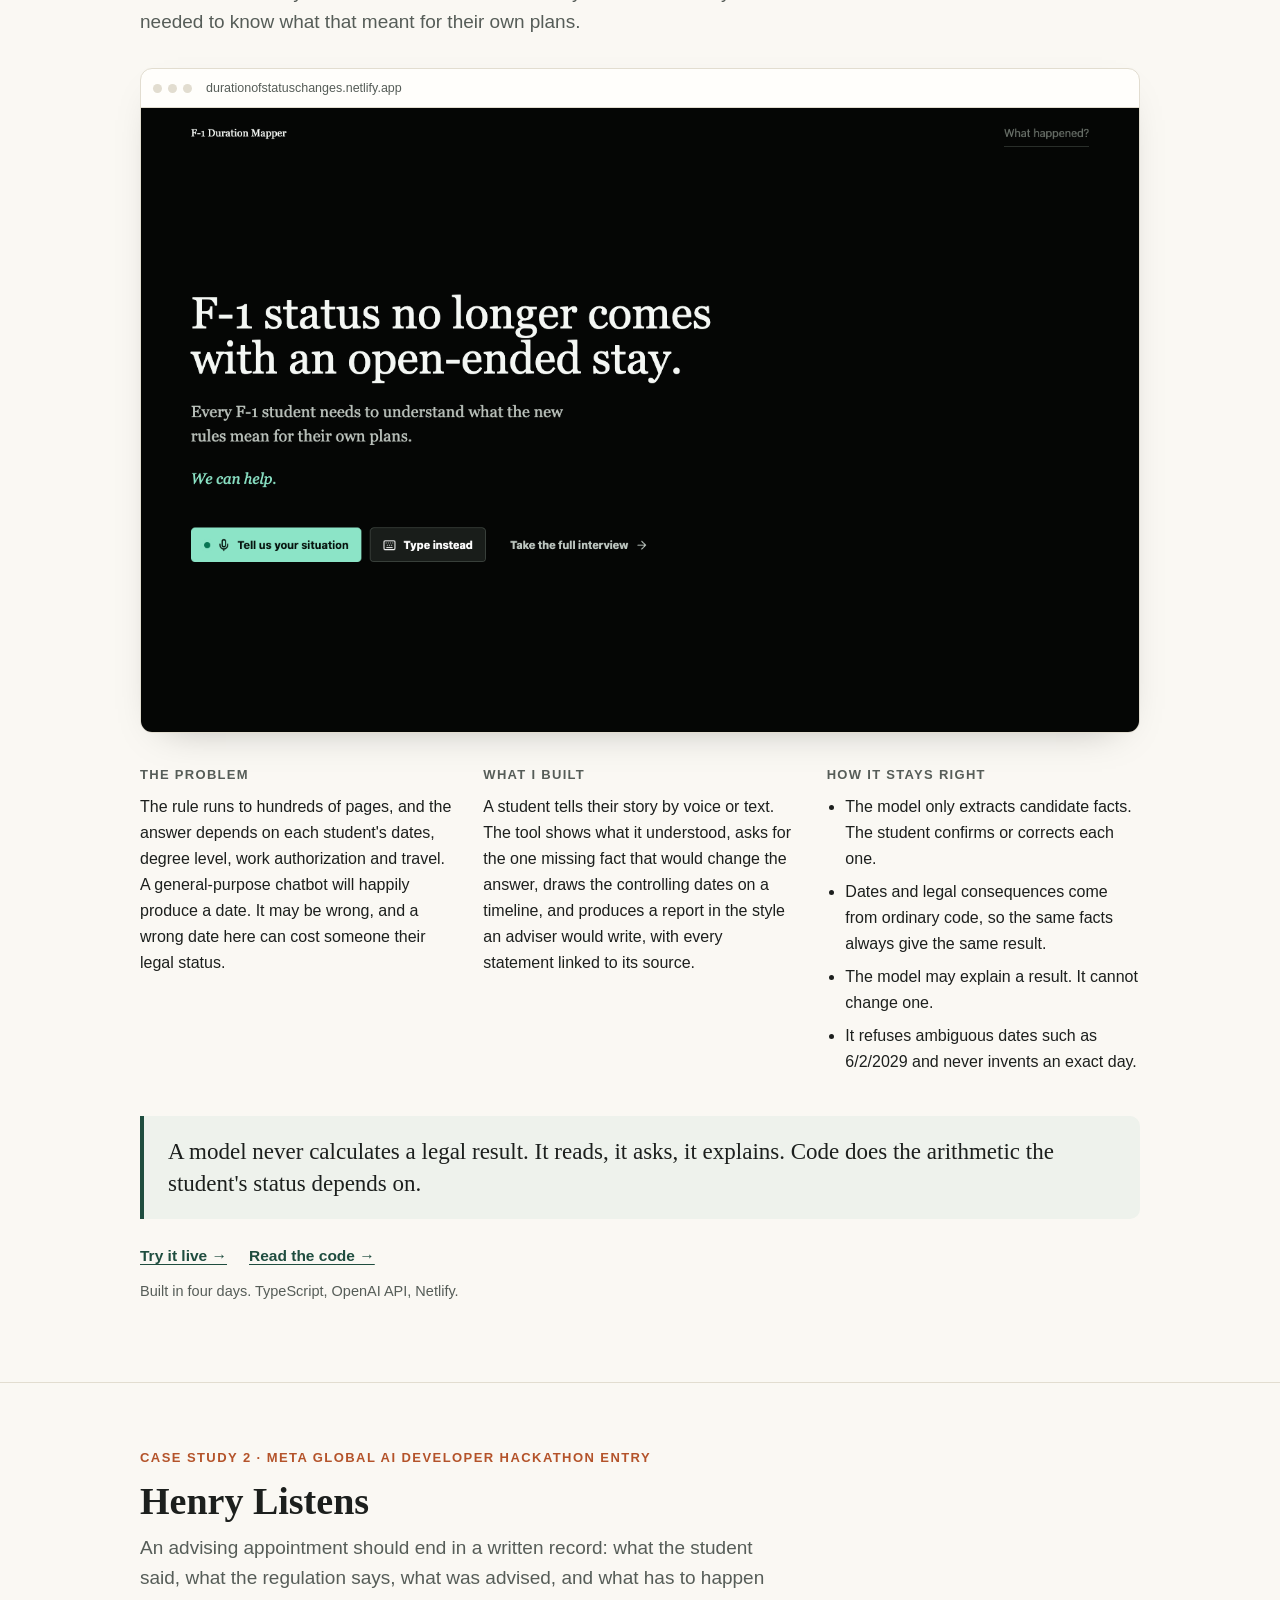
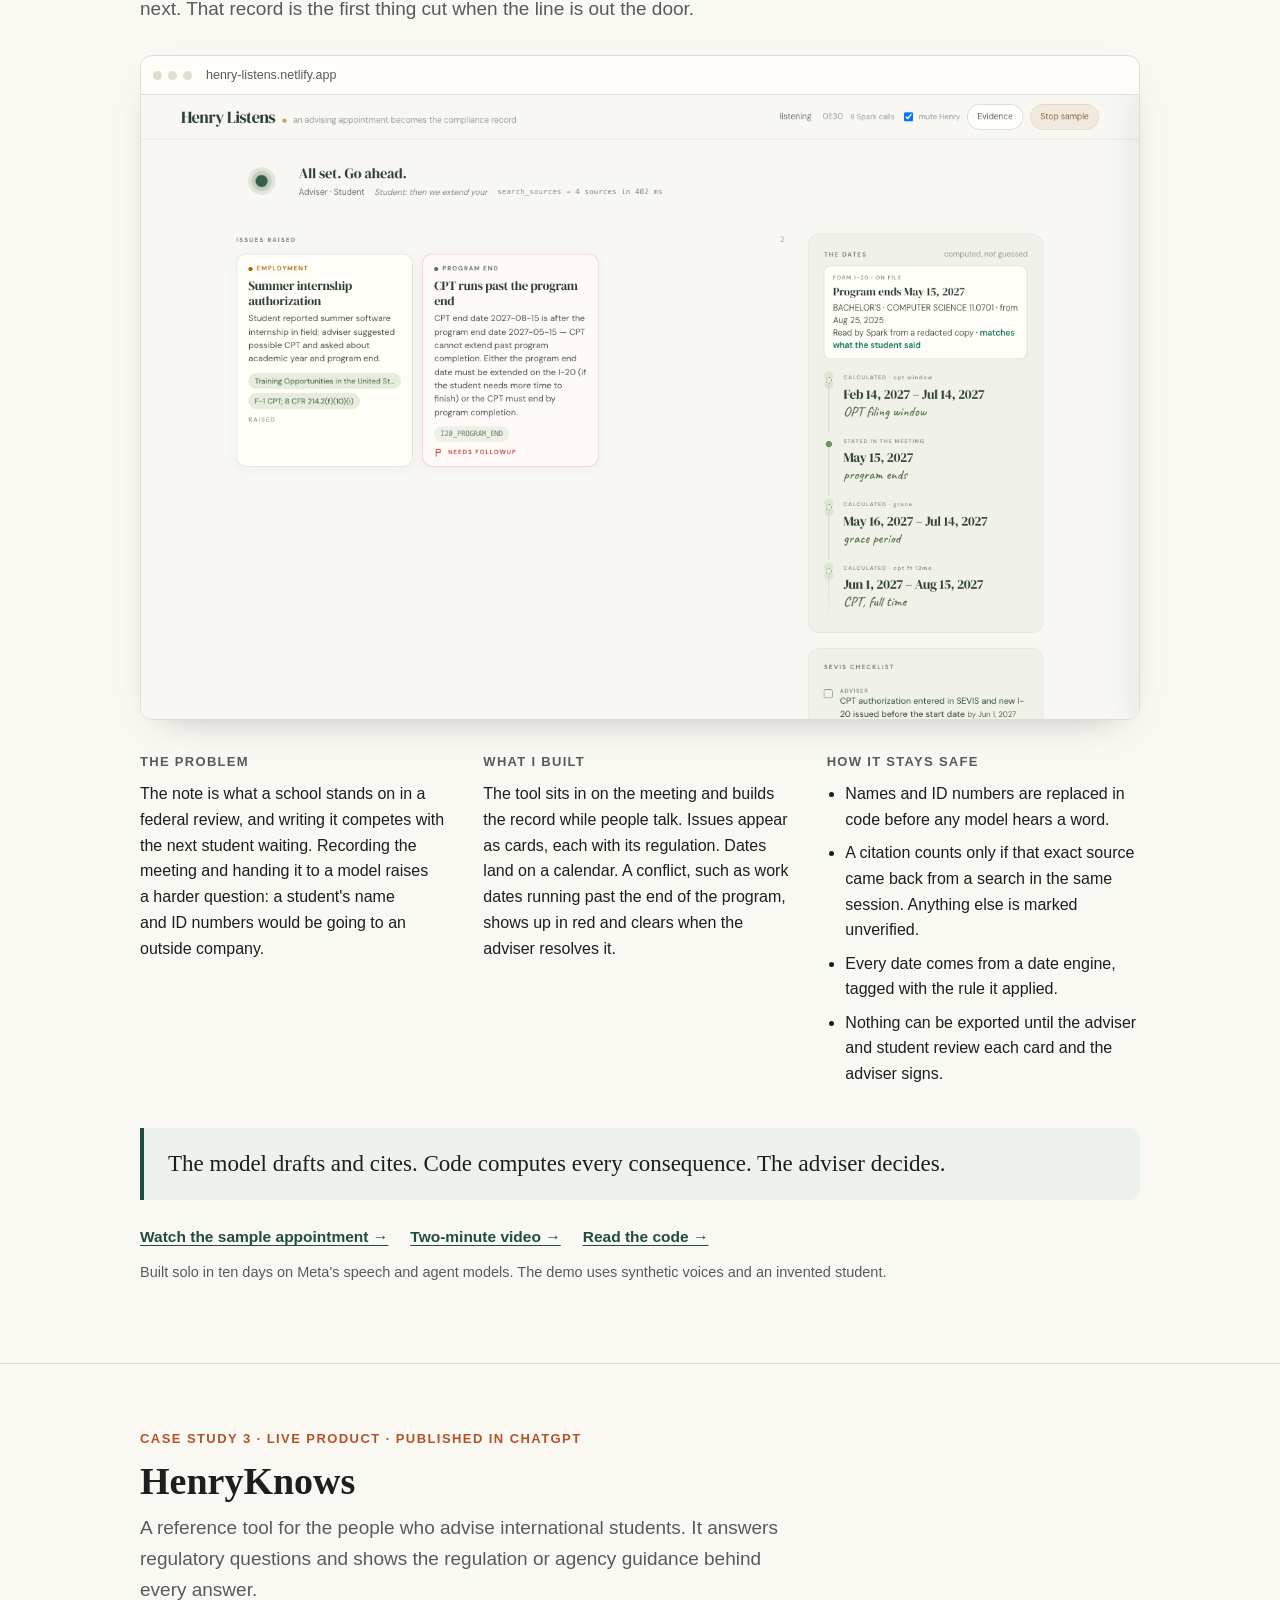
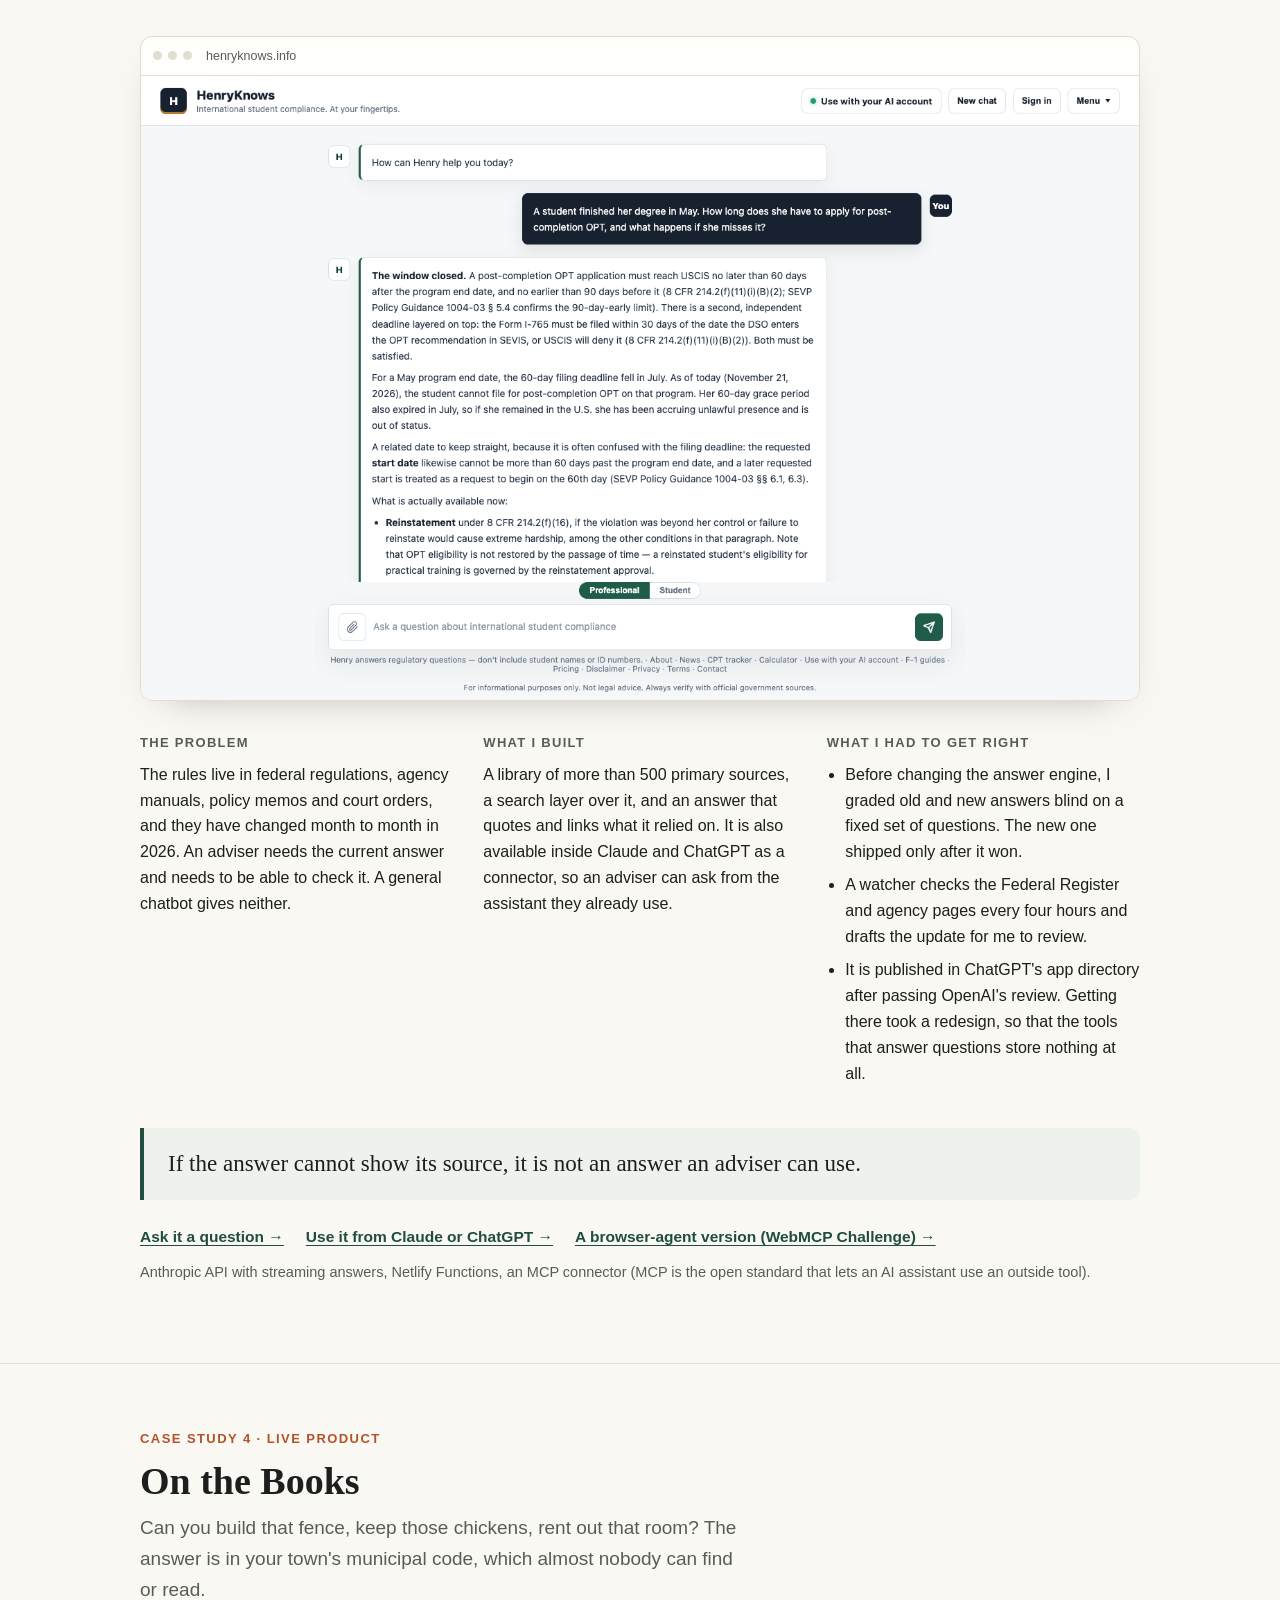
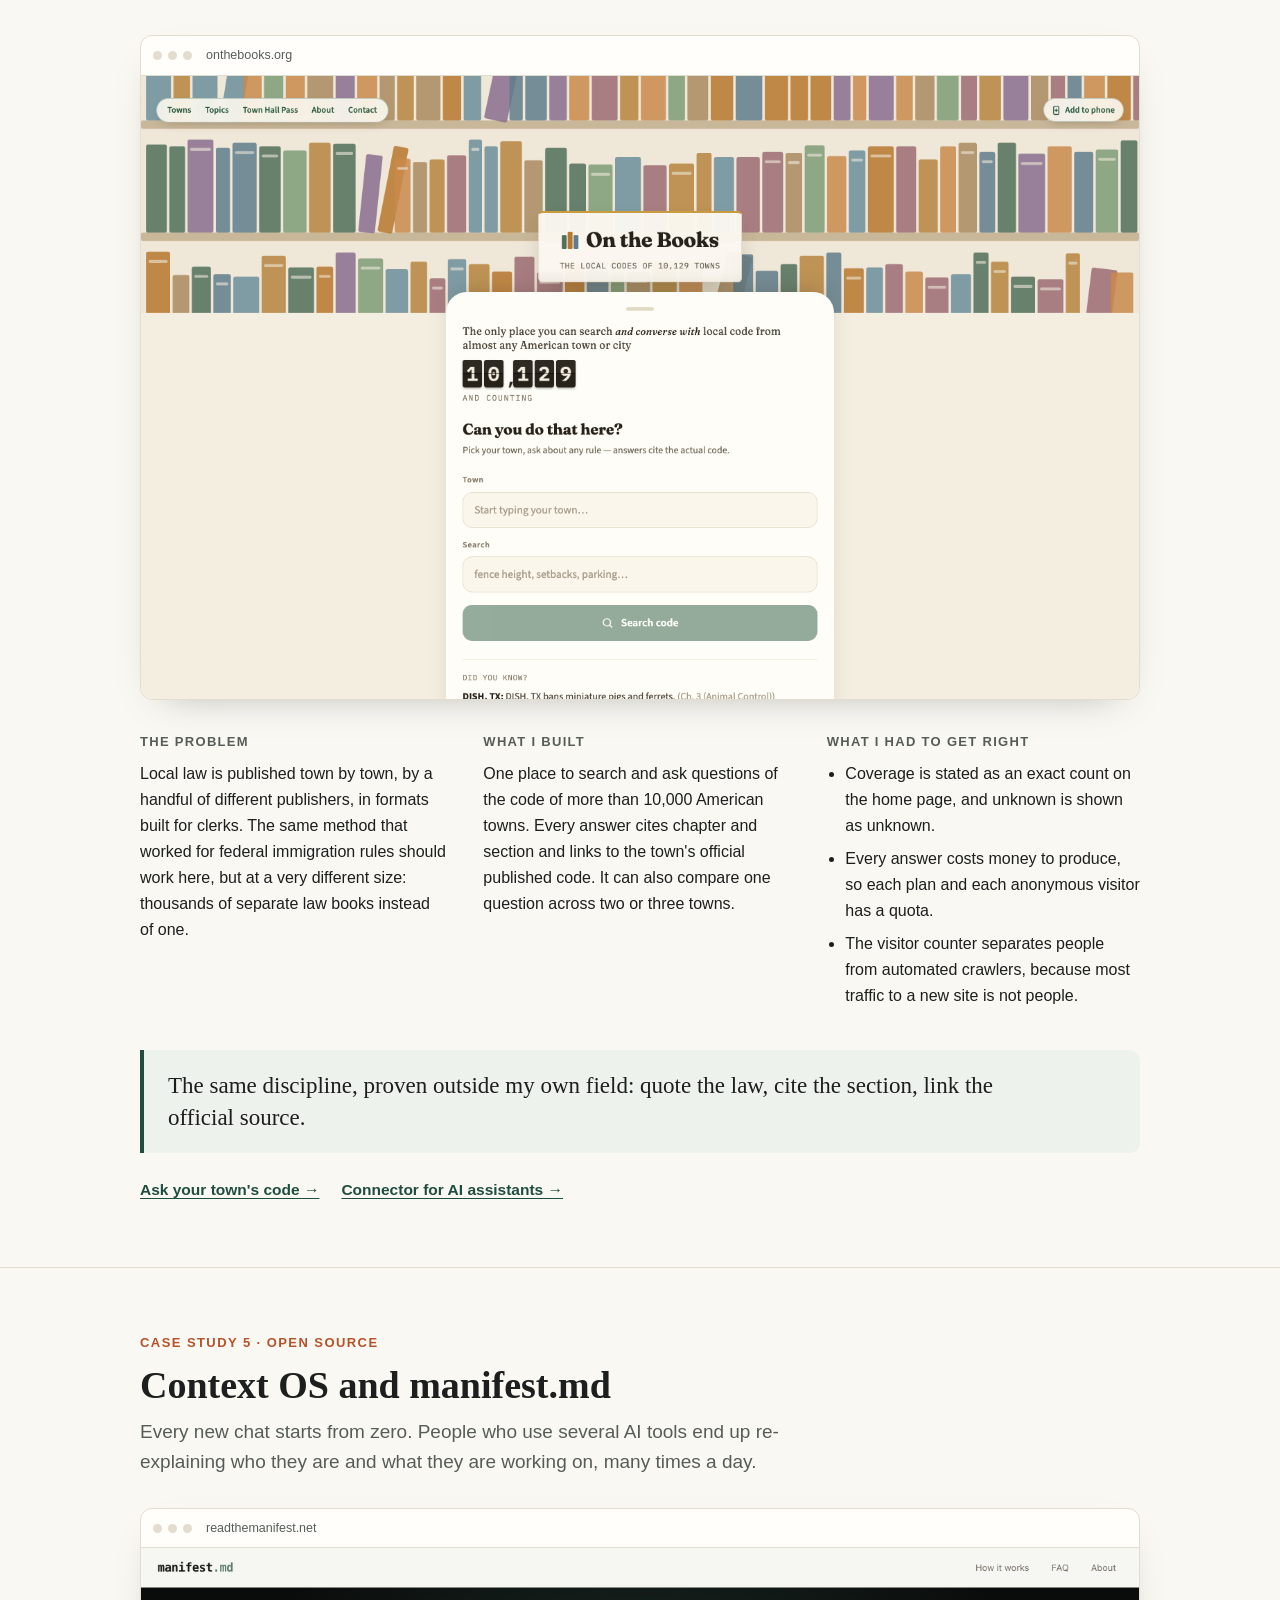
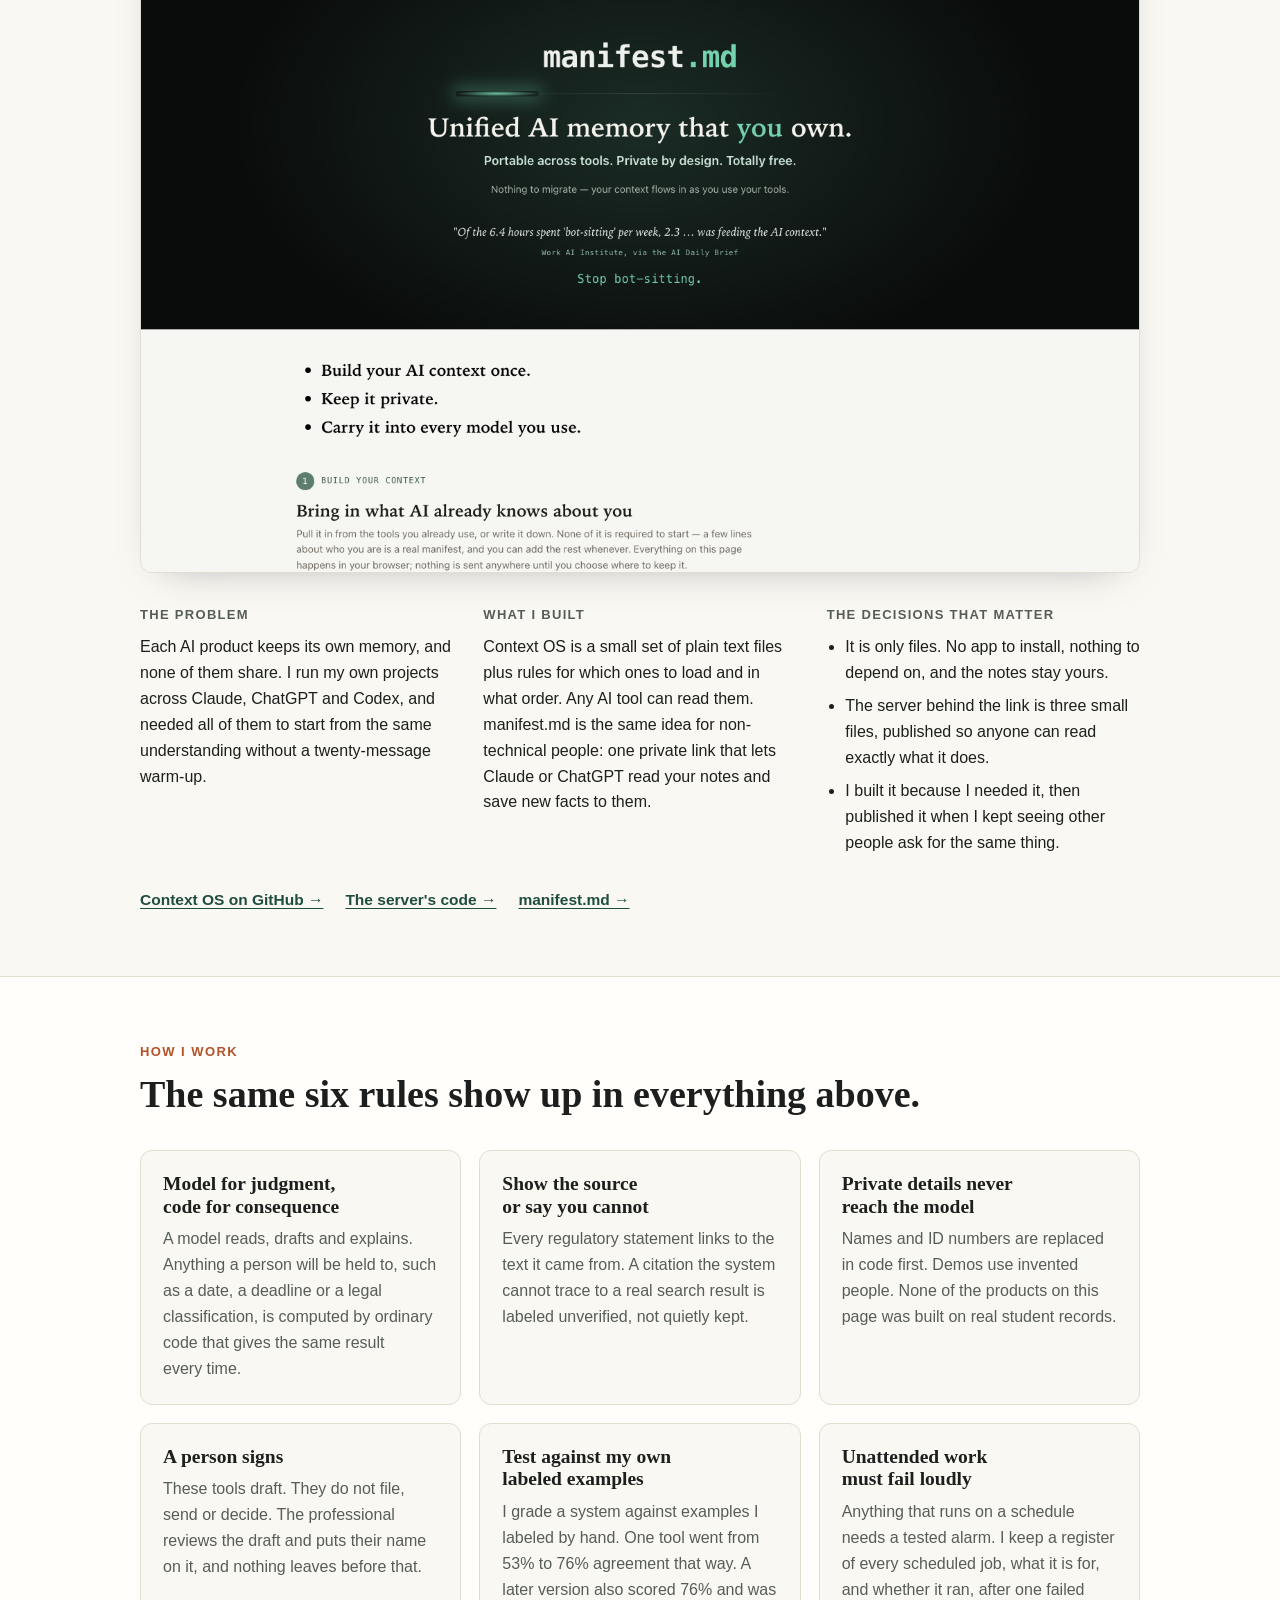
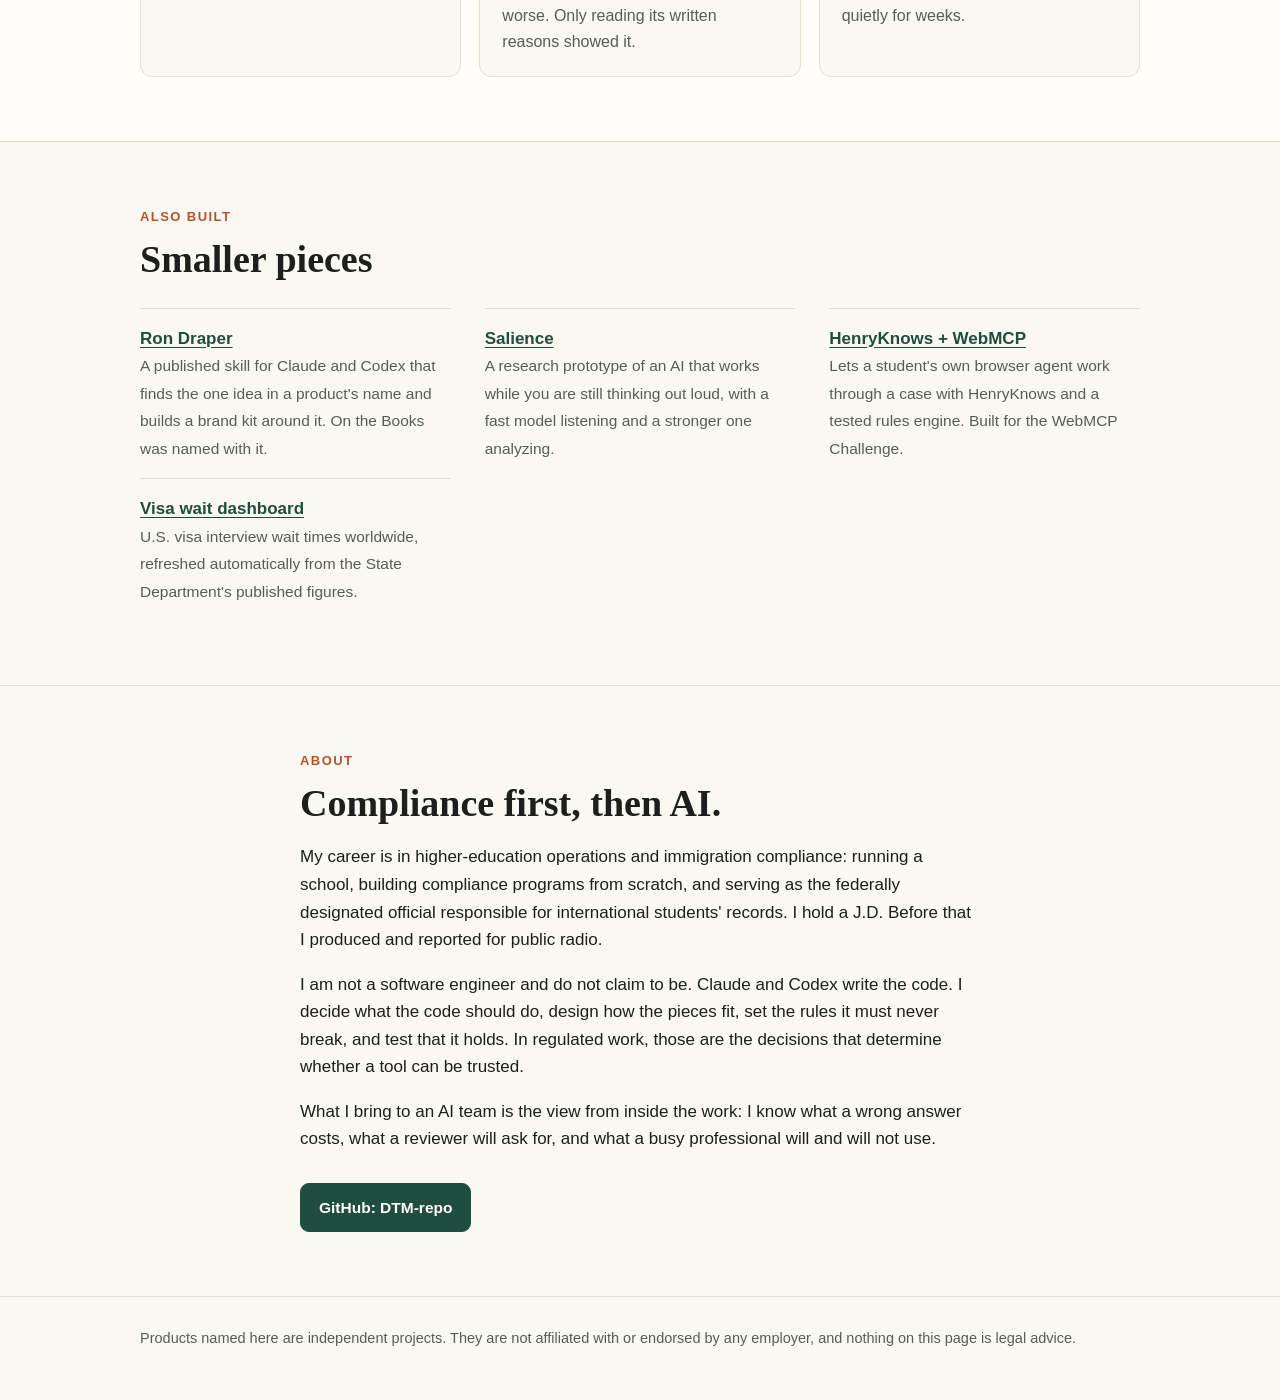
==== commit 7d0ac173: "Add working redaction demo: tokenize, gate, restore Co-Authored-By: Claude Fable 5.2 <noreply@anthro" ====
--- a/index.html
+++ b/index.html
@@ -44,6 +44,7 @@
     <a class="door" href="/building/"><small>For roles that build or oversee tools</small><b>Directing an AI build without being a developer</b><span>How I specify, test and run these tools, and how they connect to Claude, ChatGPT and browser agents.</span><i>See how the tools are built →</i></a>
     <a class="door" href="#work"><small>The work itself</small><b>Five case studies</b><span>The problem, what I built, and the decision that keeps each one right. All live, all linked.</span><i>Read the case studies →</i></a>
   </div>
+  <a class="door" href="/demos/redaction/" style="margin-top:16px"><small>Working demo · try it</small><b>Take the person out. Run the AI. Put the person back.</b><span>Personal details are swapped for placeholders before an AI sees the text, a gate stops anything that slips through, and the real values go back in afterward. Runs in your browser.</span><i>Open the demo →</i></a>
 </div>
 
 <div class="index">
